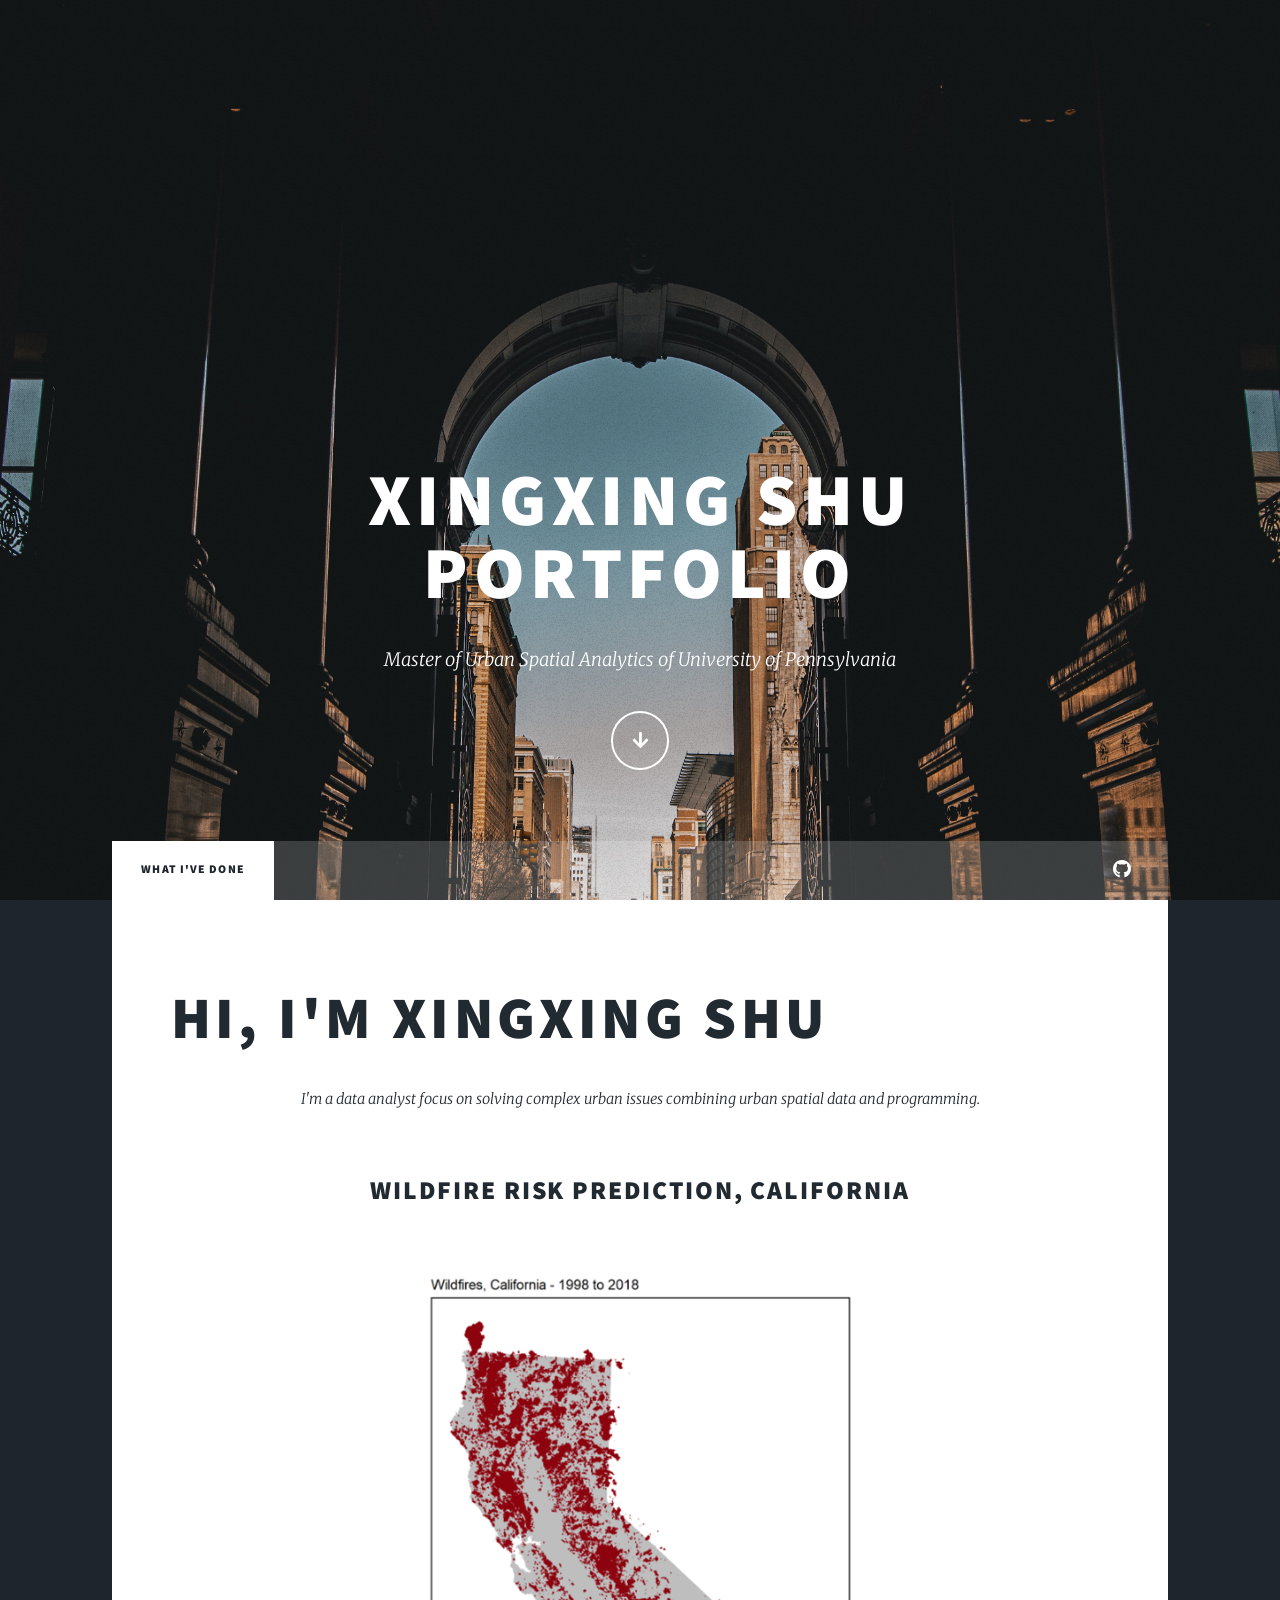
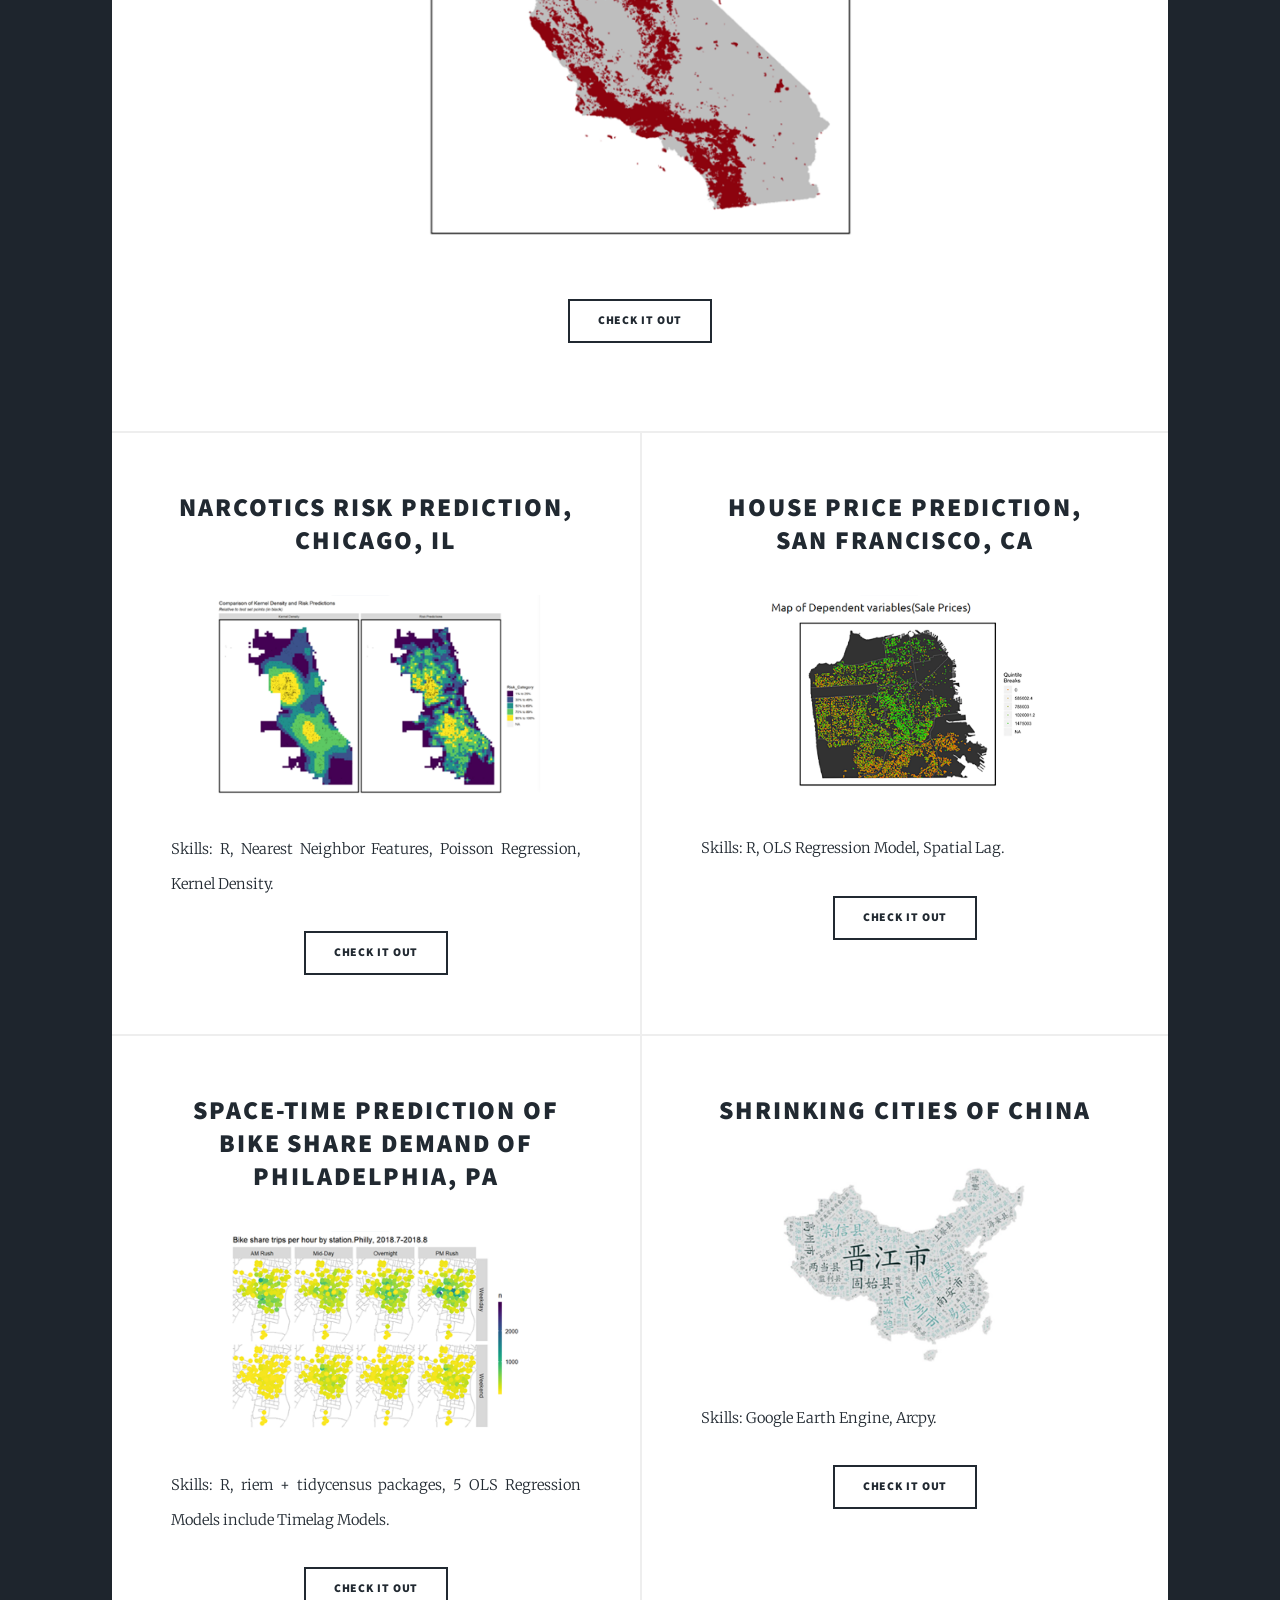
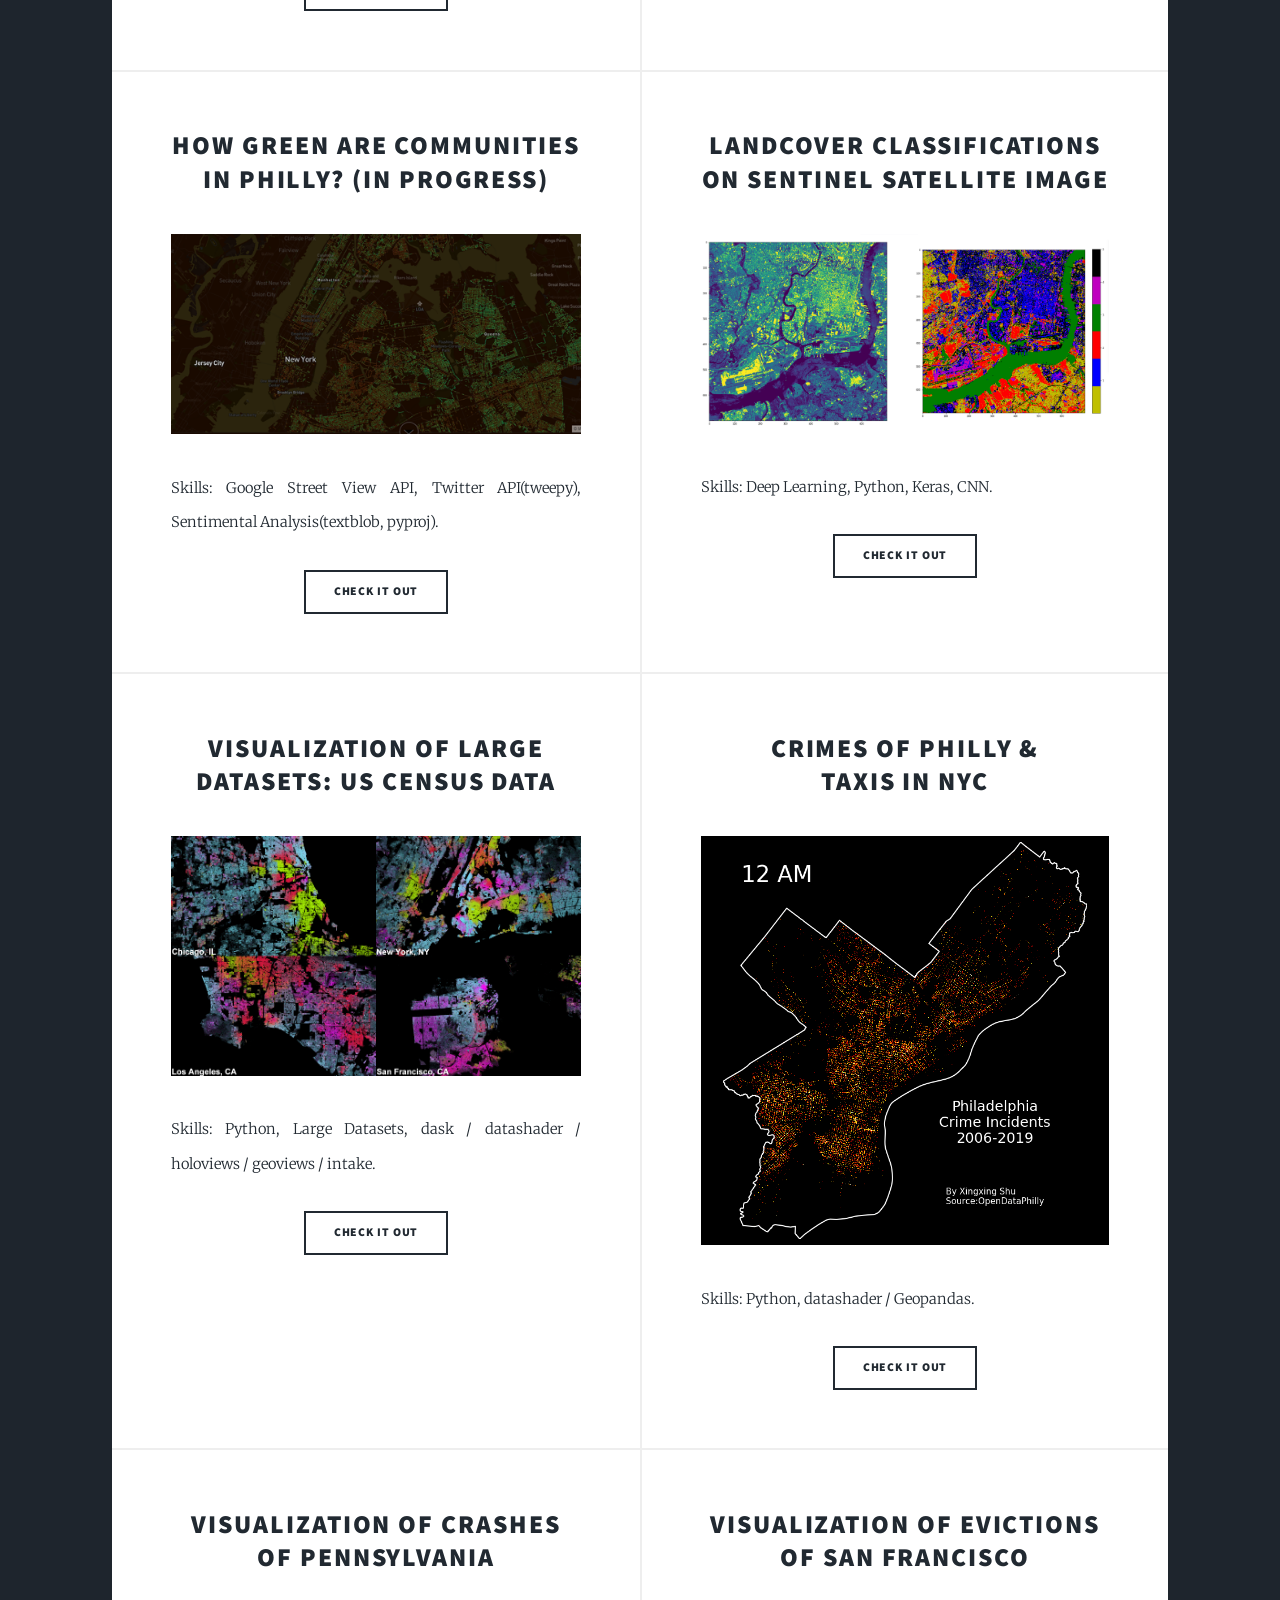
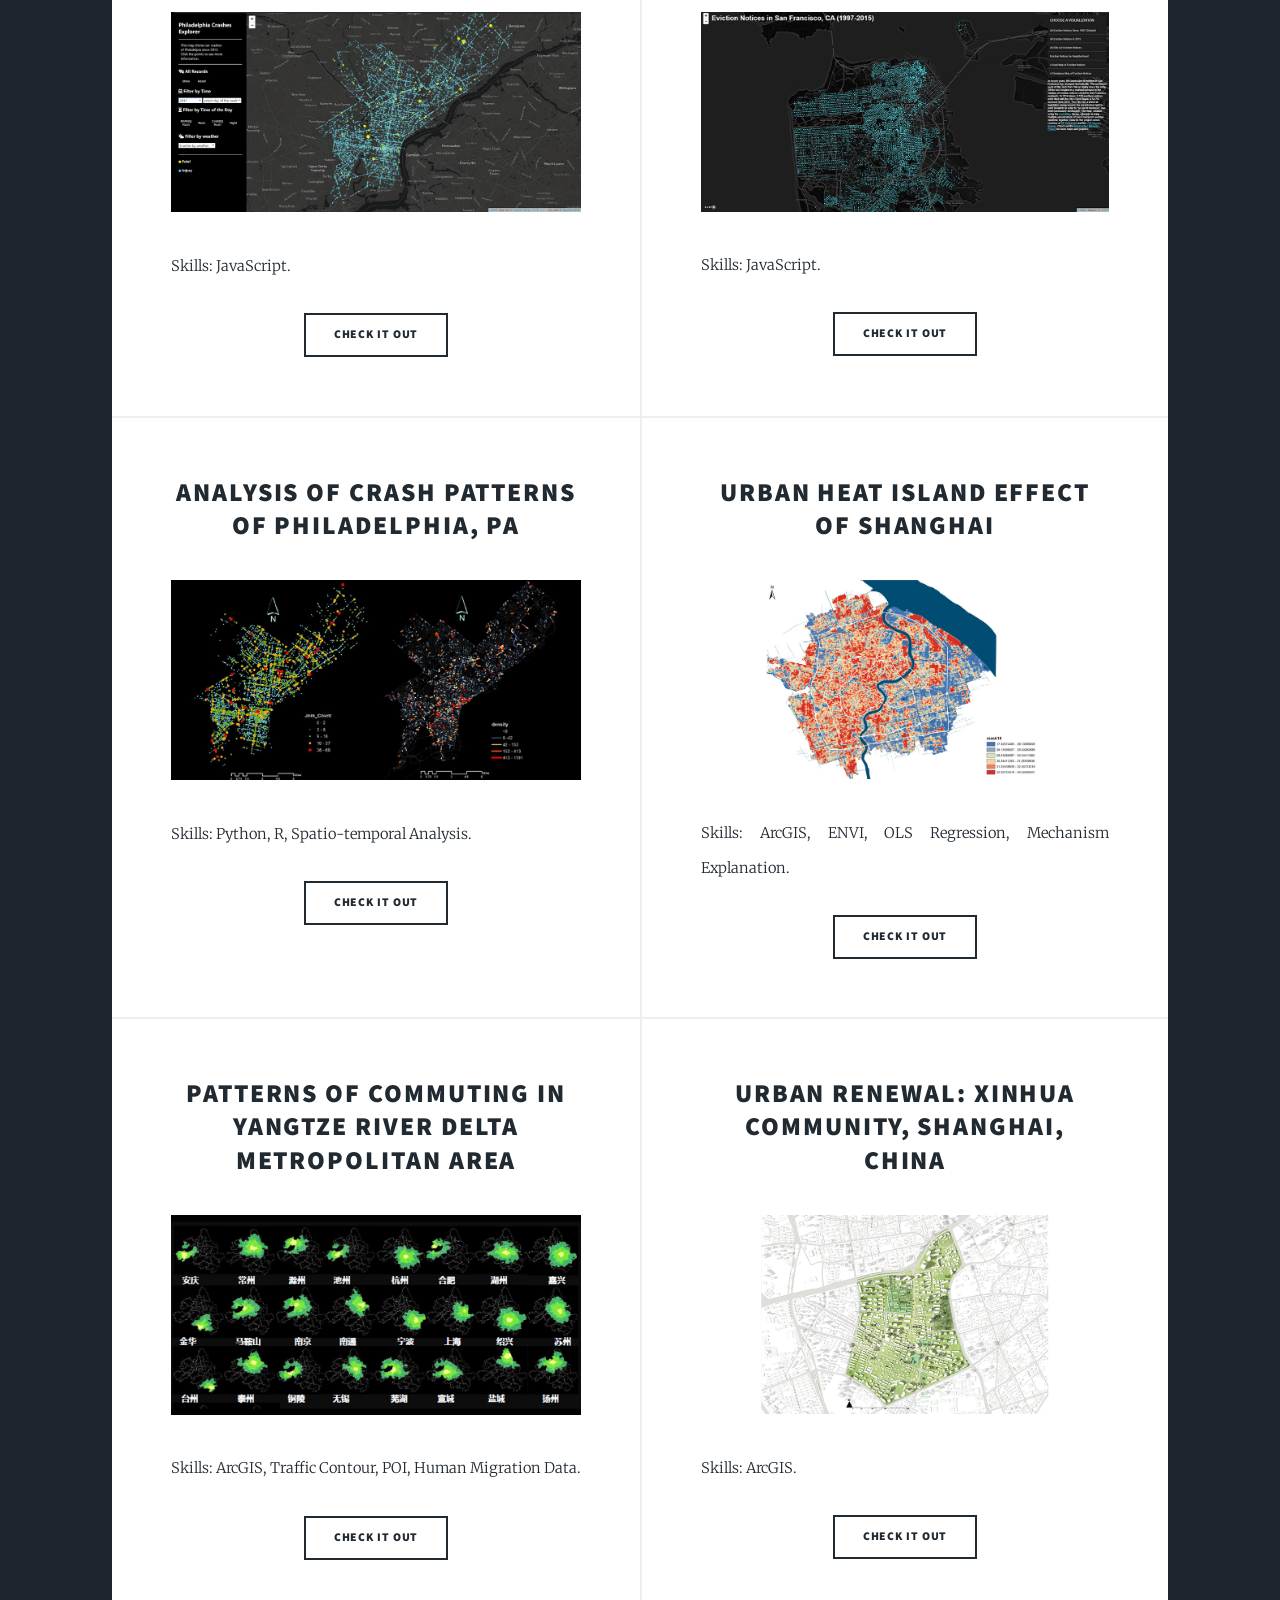
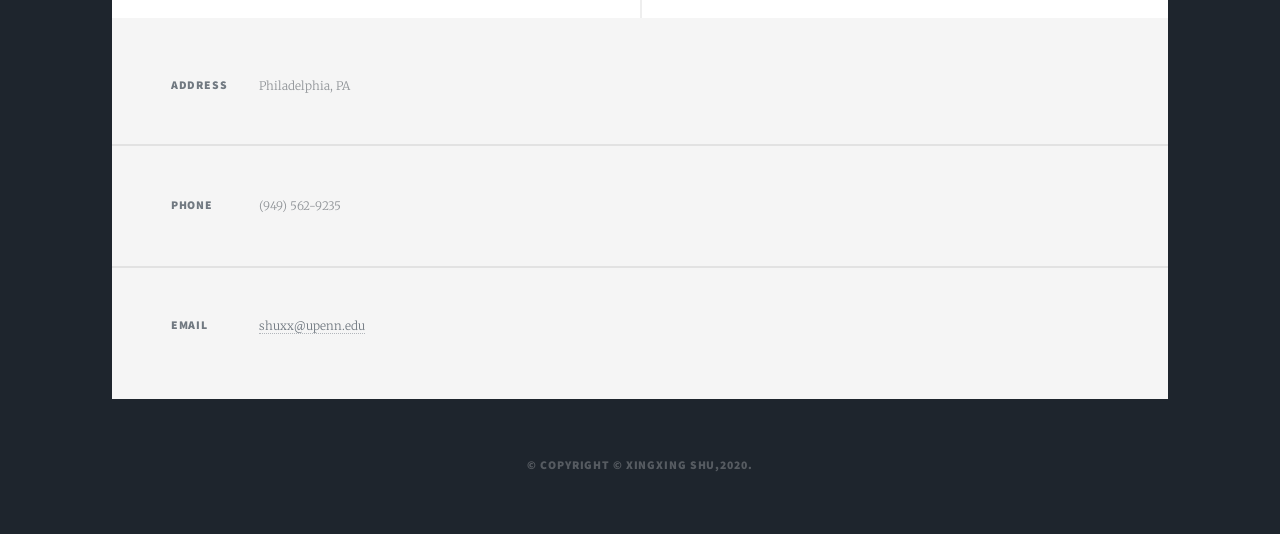
==== index.html @ 30e17621 "Add files via upload" ====
<!DOCTYPE HTML>
<html>
	<head>
		<title>Xingxing Shu Portfolio</title>
		<meta charset="utf-8" />
		<meta name="viewport" content="width=device-width, initial-scale=1, user-scalable=no" />
		<link rel="stylesheet" href="assets/css/main.css" />
		<noscript><link rel="stylesheet" href="assets/css/noscript.css" /></noscript>
	</head>
	<body class="is-preload">

		<!-- Wrapper -->
			<div id="wrapper" class="fade-in">

				<!-- Intro -->
					<div id="intro">
						<h1>Xingxing Shu<br>Portfolio</h1>
						<p>Master of Urban Spatial Analytics of University of Pennsylvania </p>
						<ul class="actions">
							<li><a href="#header" class="button icon solid solo fa-arrow-down scrolly">Continue</a></li>
						</ul>
					</div>

				<!-- Header -->
					<header id="header">
						<a href="index.html" class="logo">Xingxing Shu</a>
					</header>

				<!-- Nav -->
					<nav id="nav">
						<ul class="links">
							<li class="active"><a href="index.html">What I've Done</a></li>
						</ul>
						<ul class="icons">
							<li><a href="https://github.com/derrickshu/MyPortfolio" class="icon brands fa-github"><span class="label"><a href="https://github.com/derrickshu/MyPortfolio"></a></span></a></li>
						</ul>
					</nav>

				<!-- Main -->
					<div id="main">

						<!-- Featured Post -->
							<article class="post featured">
								<header class="major">
									<h2><p class="caption">Hi, I'm Xingxing Shu</p></h2>
									<p>I'm a data analyst focus on solving complex urban issues combining urban spatial data and programming.</p>
								</header>
								<header>
									<h2><a href="projects/Wildfire_CA.html" target="_blank">Wildfire Risk Prediction, California</h2>
								</header>
								<a href="#" class="image main"><img src="images/CA.png" alt="" /></a>
								<ul class="actions special">
									<li><a href="projects/Wildfire_CA.html" class="button" target="_blank">check it out</a></li>
								</ul>
							</article>

						<!-- Posts -->
							<section class="posts">
								<article>
									<header>
										<h2><a href="projects/Chicago_risk_prediction.html" target="_blank">Narcotics Risk Prediction, Chicago, IL</h2>
									</header>
									<a href="#" class="image fit"><img src="images/chicago.png" alt="" /></a>
									<p>Skills: R, Nearest Neighbor Features, Poisson Regression, Kernel Density.</p>
									<ul class="actions special">
										<li><a href="projects/Chicago_risk_prediction.html" class="button" target="_blank">check it out</a></li>
									</ul>
								</article>
								<article>
									<header>
										<h2><a href="projects/Houseprice_Prediction_SF.html" target="_blank">House Price Prediction, San Francisco, CA</h2>
									</header>
									<div class="portfolio-item-caption d-flex align-items-center justify-content-center h-100 w-100">
									<a href="#" class="image fit"><img src="images/SF.png" alt="" /></a>
									<p>Skills: R, OLS Regression Model, Spatial Lag.</p>
									<ul class="actions special">
										<li><a href="projects/Houseprice_Prediction_SF.html" class="button" target="_blank">check it out</a></li>
									</ul>
								</article>
								<article>
									<header>
										<h2><a href="projects/philly_bike.html" target="_blank">Space-Time Prediction of Bike Share Demand of Philadelphia, PA</h2>
									</header>
									<a href="#" class="image fit"><img src="images/bike.png" alt="" /></a>
									<p>Skills: R, riem + tidycensus packages, 5 OLS Regression Models include Timelag Models.</p>
									<ul class="actions special">
										<li><a href="projects/philly_bike.html" class="button" target="_blank">check it out</a></li>
									</ul>
								</article>
								<article>
									<header>
										<h2><a href="projects/ShuXingxing_Dana_FinalProject.pdf" target="_blank">Shrinking Cities of China</h2>
									</header>
									<a href="#" class="image fit"><img src="images/Shrinkage.png" alt="" /></a>
									<p>Skills: Google Earth Engine, Arcpy.</p>
									<ul class="actions special">
										<li><a href="projects/ShuXingxing_Dana_FinalProject.pdf" class="button" target="_blank">check it out</a></li>
									</ul>
								</article>
								<article>
									<header>
										<h2><a href="projects/GSV.pdf" target="_blank">How green are communities in Philly? (in progress)</h2>
									</header>
									<a href="#" class="image fit"><img src="images/gvi.png" alt="" /></a>
									<p>Skills: Google Street View API, Twitter API(tweepy), Sentimental Analysis(textblob, pyproj).</p>
									<ul class="actions special">
										<li><a href="projects/GSV.pdf" class="button" target="_blank">check it out</a></li>
									</ul>
								</article>
								<article>
									<header>
										<h2><a href="" target="_blank">Landcover Classifications on Sentinel Satellite Image</h2>
									</header>
									<a href="#" class="image fit"><img src="images/land.png" alt="" /></a>
									<p>Skills: Deep Learning, Python, Keras, CNN.</p>
									<ul class="actions special">
										<li><a href="" class="button" target="_blank">check it out</a></li>
									</ul>
								</article>
								<article>
									<header>
										<h2><a href="projects/USA.html" target="_blank">Visualization of Large Datasets: US Census Data</h2>
									</header>
									<a href="#" class="image fit"><img src="images/us_4.png" alt="" /></a>
									<p>Skills: Python, Large Datasets, dask / datashader / holoviews / geoviews / intake.</p>
									<ul class="actions special">
										<li><a href="projects/USA.html" class="button" target="_blank">check it out</a></li>
									</ul>
								</article>
								<article>
									<header>
										<h2><a href="projects/philly.html" target="_blank">Crimes of Philly &<br>Taxis in NYC</h2>
									</header>
									<a href="#" class="image fit"><img src="images/crimee.gif" alt="" /></a>
									<p>Skills: Python, datashader / Geopandas.</p>
									<ul class="actions special">
										<li><a href="projects/philly.html" class="button" target="_blank">check it out</a></li>
									</ul>
								</article>
								<article>
									<header>
										<h2><a href="projects/philly_crash/index.html" target="_blank">Visualization of Crashes of Pennsylvania</h2>
									</header>
									<a href="#" class="image fit"><img src="images/crash.png" alt="" /></a>
									<p>Skills: JavaScript.</p>
									<ul class="actions special">
										<li><a href="projects/philly_crash/index.html" class="button" target="_blank">check it out</a></li>
									</ul>
								</article>
								<article>
									<header>
										<h2><a href="projects/SF_evict.html" target="_blank">Visualization of Evictions of San Francisco</h2>
									</header>
									<a href="#" class="image fit"><img src="images/SF_evict.png" alt="" /></a>
									<p>Skills: JavaScript.</p>
									<ul class="actions special">
										<li><a href="projects/SF_evict.html" class="button" target="_blank">check it out</a></li>
									</ul>
								</article>
								<article>
									<header>
										<h2><a href="projects/Crash_report_PA.pdf" target="_blank">Analysis of Crash Patterns of Philadelphia, PA</h2>
									</header>
									<a href="#" class="image fit"><img src="images/crash_PA.png" alt="" /></a>
									<p>Skills: Python, R, Spatio-temporal Analysis.</p>
									<ul class="actions special">
										<li><a href="projects/Crash_report_PA.pdf" class="button" target="_blank">check it out</a></li>
									</ul>
								</article>
								<article>
									<header>
										<h2><a href="projects/UHI_Shanghai.pdf" target="_blank">Urban Heat Island Effect of Shanghai</h2>
									</header>
									<a href="#" class="image fit"><img src="images/sh.jpg" alt="" /></a>
									<p>Skills: ArcGIS, ENVI, OLS Regression, Mechanism Explanation.</p>
									<ul class="actions special">
										<li><a href="projects/UHI_Shanghai.pdf" class="button" target="_blank">check it out</a></li>
									</ul>
								</article>
								<article>
									<header>
										<h2><a href="projects/Cosmopolitan.pdf" target="_blank">Patterns of Commuting in Yangtze River Delta Metropolitan Area</h2>
									</header>
									<a href="#" class="image fit"><img src="images/cosmo.png" alt="" /></a>
									<p>Skills: ArcGIS, Traffic Contour, POI, Human Migration Data.</p>
									<ul class="actions special">
										<li><a href="projects/Cosmopolitan.pdf" class="button" target="_blank">check it out</a></li>
									</ul>
								</article>
								<article>
									<header>
										<h2><a href="projects/shanghai.pdf" target="_blank">Urban Renewal: Xinhua Community, Shanghai, China</h2>
									</header>
									<a href="#" class="image fit"><img src="images/plan.png" alt="" /></a>
									<p>Skills: ArcGIS.</p>
									<ul class="actions special">
										<li><a href="projects/shanghai.pdf" class="button" target="_blank">check it out</a></li>
									</ul>
								</article>

							</section>


						<!-- Footer -->


					</div>

				<!-- Footer -->
					<footer id="footer">
						<section class="split contact">
							<section class="alt">
								<h3>Address</h3>
								<p>Philadelphia, PA</p>
							</section>
							<section>
								<h3>Phone</h3>
								<p>(949) 562-9235</a></p>
							</section>
							<section>
								<h3>Email</h3>
								<p><a href="mailto: shuxx@upenn.edu">shuxx@upenn.edu</a></p>
							</section>
						</section>
					</footer>

				<!-- Copyright -->
					<div id="copyright">
						<ul><li>&copy; Copyright © Xingxing Shu,2020.</li></ul>
					</div>

			</div>

		<!-- Scripts -->
			<script src="assets/js/jquery.min.js"></script>
			<script src="assets/js/jquery.scrollex.min.js"></script>
			<script src="assets/js/jquery.scrolly.min.js"></script>
			<script src="assets/js/browser.min.js"></script>
			<script src="assets/js/breakpoints.min.js"></script>
			<script src="assets/js/util.js"></script>
			<script src="assets/js/main.js"></script>

	</body>
</html>
---- assets/css/main.css ----
@import url(fontawesome-all.min.css);
@import url("https://fonts.googleapis.com/css?family=Merriweather:300,700,300italic,700italic|Source+Sans+Pro:900");

/*
	Massively by HTML5 UP
	html5up.net | @ajlkn
	Free for personal and commercial use under the CCA 3.0 license (html5up.net/license)
*/

html, body, div, span, applet, object,
iframe, h1, h2, h3, h4, h5, h6, p, blockquote,
pre, a, abbr, acronym, address, big, cite,
code, del, dfn, em, img, ins, kbd, q, s, samp,
small, strike, strong, sub, sup, tt, var, b,
u, i, center, dl, dt, dd, ol, ul, li, fieldset,
form, label, legend, table, caption, tbody,
tfoot, thead, tr, th, td, article, aside,
canvas, details, embed, figure, figcaption,
footer, header, hgroup, menu, nav, output, ruby,
section, summary, time, mark, audio, video {
	margin: 0;
	padding: 0;
	border: 0;
	font-size: 100%;
	font: inherit;
	vertical-align: baseline;}

article, aside, details, figcaption, figure,
footer, header, hgroup, menu, nav, section {
	display: block;}

body {
	line-height: 1;
}

ol, ul {
	list-style: none;
}

blockquote, q {
	quotes: none;
}

	blockquote:before, blockquote:after, q:before, q:after {
		content: '';
		content: none;
	}

table {
	border-collapse: collapse;
	border-spacing: 0;
}

body {
	-webkit-text-size-adjust: none;
}

mark {
	background-color: transparent;
	color: inherit;
}

input::-moz-focus-inner {
	border: 0;
	padding: 0;
}

input, select, textarea {
	-moz-appearance: none;
	-webkit-appearance: none;
	-ms-appearance: none;
	appearance: none;
}

/* Basic */

	@-ms-viewport {
		width: device-width;
	}

	body {
		-ms-overflow-style: scrollbar;
	}

	@media screen and (max-width: 480px) {

		html, body {
			min-width: 320px;
		}

	}

	html {
		box-sizing: border-box;
	}

	*, *:before, *:after {
		box-sizing: inherit;
	}

	body {
		background-color: #1e252d;
	}

		body.is-preload *, body.is-preload *:before, body.is-preload *:after {
			-moz-animation: none !important;
			-webkit-animation: none !important;
			-ms-animation: none !important;
			animation: none !important;
			-moz-transition: none !important;
			-webkit-transition: none !important;
			-ms-transition: none !important;
			transition: none !important;
		}

/* Type */

	html {
		font-size: 16pt;
	}

		@media screen and (max-width: 1680px) {

			html {
				font-size: 12pt;
			}

		}

		@media screen and (max-width: 1280px) {

			html {
				font-size: 11pt;
			}

		}

		@media screen and (max-width: 360px) {

			html {
				font-size: 10pt;
			}

		}

	body {
		color: #212931;
	}

	body, input, select, textarea {
		font-family: "Merriweather", Georgia, serif;
		font-weight: 300;
		font-size: 1rem;
		line-height: 2.375;
	}

	a {
		-moz-transition: color 0.2s ease-in-out, background-color 0.2s ease-in-out, border-color 0.2s ease-in-out, box-shadow 0.2s ease-in-out;
		-webkit-transition: color 0.2s ease-in-out, background-color 0.2s ease-in-out, border-color 0.2s ease-in-out, box-shadow 0.2s ease-in-out;
		-ms-transition: color 0.2s ease-in-out, background-color 0.2s ease-in-out, border-color 0.2s ease-in-out, box-shadow 0.2s ease-in-out;
		transition: color 0.2s ease-in-out, background-color 0.2s ease-in-out, border-color 0.2s ease-in-out, box-shadow 0.2s ease-in-out;
		border-bottom: dotted 1px;
		text-decoration: none;
	}

		a:hover {
			border-bottom-color: transparent;
		}

	strong, b {
		font-weight: 600;
	}

	em, i {
		font-style: italic;
	}

	p {
		text-align: justify;
		margin: 0 0 2rem 0;
	}

	h1, h2, h3, h4, h5, h6 {
		font-family: "Source Sans Pro", Helvetica, sans-serif;
		font-weight: 900;
		line-height: 1.5;
		letter-spacing: 0.075em;
		text-transform: uppercase;
		margin: 0 0 1rem 0;
	}

		h1 a, h2 a, h3 a, h4 a, h5 a, h6 a {
			border-bottom: 0;
			color: inherit;
			text-decoration: none;
		}

	h1 {
		font-size: 4rem;
		line-height: 1.1;
		margin: 0 0 2rem 0;
	}

	h2 {
		font-size: 1.75rem;
		line-height: 1.3;
		margin: 0 0 1.5rem 0;
	}

	h3 {
		font-size: 1.25rem;
		margin: 0 0 1.5rem 0;
	}

	h4 {
		font-size: 1rem;
	}

	h5 {
		font-size: 0.9rem;
	}

	h6 {
		font-size: 0.8rem;
	}

	sub {
		font-size: 0.8rem;
		position: relative;
		top: 0.5rem;
	}

	sup {
		font-size: 0.8rem;
		position: relative;
		top: -0.5rem;
	}

	blockquote {
		border-left: solid 4px;
		font-style: italic;
		margin: 0 0 2rem 0;
		padding: 0.5rem 0 0.5rem 2rem;
	}

	code {
		border: solid 2px;
		font-family: "Courier New", monospace;
		font-size: 0.9rem;
		margin: 0 0.25rem;
		padding: 0.25rem 0.65rem;
	}

	pre {
		-webkit-overflow-scrolling: touch;
		font-family: "Courier New", monospace;
		font-size: 0.9rem;
		margin: 0 0 2rem 0;
	}

		pre code {
			display: block;
			line-height: 1.75;
			padding: 1rem 1.5rem;
			overflow-x: auto;
		}

	hr {
		border: 0;
		border-bottom: solid 2px;
		margin: 3rem 0;
	}

		hr.major {
			margin: 5rem 0;
		}

	.align-left {
		text-align: left;
	}

	.align-center {
		text-align: center;
	}

	.align-right {
		text-align: right;
	}

	input, select, textarea {
		color: #212931;
	}

	a {
		color: #212931;
		border-bottom-color: rgba(33, 41, 49, 0.5);
	}

		a:hover {
			border-bottom-color: transparent;
			color: #18bfef !important;
		}

	strong, b {
		color: #212931;
	}

	h1, h2, h3, h4, h5, h6 {
		color: #212931;
	}

	blockquote {
		border-left-color: #eeeeee;
	}

	code {
		background: rgba(220, 220, 220, 0.25);
		border-color: #eeeeee;
	}

	hr {
		border-bottom-color: #eeeeee;
	}

/* Row */

	.row {
		display: flex;
		flex-wrap: wrap;
		box-sizing: border-box;
		align-items: stretch;
	}

		.row > * {
			box-sizing: border-box;
		}

		.row.gtr-uniform > * > :last-child {
			margin-bottom: 0;
		}

		.row.aln-left {
			justify-content: flex-start;
		}

		.row.aln-center {
			justify-content: center;
		}

		.row.aln-right {
			justify-content: flex-end;
		}

		.row.aln-top {
			align-items: flex-start;
		}

		.row.aln-middle {
			align-items: center;
		}

		.row.aln-bottom {
			align-items: flex-end;
		}

		.row > .imp {
			order: -1;
		}

		.row > .col-1 {
			width: 8.33333%;
		}

		.row > .off-1 {
			margin-left: 8.33333%;
		}

		.row > .col-2 {
			width: 16.66667%;
		}

		.row > .off-2 {
			margin-left: 16.66667%;
		}

		.row > .col-3 {
			width: 25%;
		}

		.row > .off-3 {
			margin-left: 25%;
		}

		.row > .col-4 {
			width: 33.33333%;
		}

		.row > .off-4 {
			margin-left: 33.33333%;
		}

		.row > .col-5 {
			width: 41.66667%;
		}

		.row > .off-5 {
			margin-left: 41.66667%;
		}

		.row > .col-6 {
			width: 50%;
		}

		.row > .off-6 {
			margin-left: 50%;
		}

		.row > .col-7 {
			width: 58.33333%;
		}

		.row > .off-7 {
			margin-left: 58.33333%;
		}

		.row > .col-8 {
			width: 66.66667%;
		}

		.row > .off-8 {
			margin-left: 66.66667%;
		}

		.row > .col-9 {
			width: 75%;
		}

		.row > .off-9 {
			margin-left: 75%;
		}

		.row > .col-10 {
			width: 83.33333%;
		}

		.row > .off-10 {
			margin-left: 83.33333%;
		}

		.row > .col-11 {
			width: 91.66667%;
		}

		.row > .off-11 {
			margin-left: 91.66667%;
		}

		.row > .col-12 {
			width: 100%;
		}

		.row > .off-12 {
			margin-left: 100%;
		}

		.row.gtr-0 {
			margin-top: 0;
			margin-left: 0rem;
		}

			.row.gtr-0 > * {
				padding: 0 0 0 0rem;
			}

			.row.gtr-0.gtr-uniform {
				margin-top: 0rem;
			}

				.row.gtr-0.gtr-uniform > * {
					padding-top: 0rem;
				}

		.row.gtr-25 {
			margin-top: 0;
			margin-left: -0.375rem;
		}

			.row.gtr-25 > * {
				padding: 0 0 0 0.375rem;
			}

			.row.gtr-25.gtr-uniform {
				margin-top: -0.375rem;
			}

				.row.gtr-25.gtr-uniform > * {
					padding-top: 0.375rem;
				}

		.row.gtr-50 {
			margin-top: 0;
			margin-left: -0.75rem;
		}

			.row.gtr-50 > * {
				padding: 0 0 0 0.75rem;
			}

			.row.gtr-50.gtr-uniform {
				margin-top: -0.75rem;
			}

				.row.gtr-50.gtr-uniform > * {
					padding-top: 0.75rem;
				}

		.row {
			margin-top: 0;
			margin-left: -1.5rem;
		}

			.row > * {
				padding: 0 0 0 1.5rem;
			}

			.row.gtr-uniform {
				margin-top: -1.5rem;
			}

				.row.gtr-uniform > * {
					padding-top: 1.5rem;
				}

		.row.gtr-150 {
			margin-top: 0;
			margin-left: -2.25rem;
		}

			.row.gtr-150 > * {
				padding: 0 0 0 2.25rem;
			}

			.row.gtr-150.gtr-uniform {
				margin-top: -2.25rem;
			}

				.row.gtr-150.gtr-uniform > * {
					padding-top: 2.25rem;
				}

		.row.gtr-200 {
			margin-top: 0;
			margin-left: -3rem;
		}

			.row.gtr-200 > * {
				padding: 0 0 0 3rem;
			}

			.row.gtr-200.gtr-uniform {
				margin-top: -3rem;
			}

				.row.gtr-200.gtr-uniform > * {
					padding-top: 3rem;
				}

		@media screen and (max-width: 1680px) {

			.row {
				display: flex;
				flex-wrap: wrap;
				box-sizing: border-box;
				align-items: stretch;
			}

				.row > * {
					box-sizing: border-box;
				}

				.row.gtr-uniform > * > :last-child {
					margin-bottom: 0;
				}

				.row.aln-left {
					justify-content: flex-start;
				}

				.row.aln-center {
					justify-content: center;
				}

				.row.aln-right {
					justify-content: flex-end;
				}

				.row.aln-top {
					align-items: flex-start;
				}

				.row.aln-middle {
					align-items: center;
				}

				.row.aln-bottom {
					align-items: flex-end;
				}

				.row > .imp-xlarge {
					order: -1;
				}

				.row > .col-1-xlarge {
					width: 8.33333%;
				}

				.row > .off-1-xlarge {
					margin-left: 8.33333%;
				}

				.row > .col-2-xlarge {
					width: 16.66667%;
				}

				.row > .off-2-xlarge {
					margin-left: 16.66667%;
				}

				.row > .col-3-xlarge {
					width: 25%;
				}

				.row > .off-3-xlarge {
					margin-left: 25%;
				}

				.row > .col-4-xlarge {
					width: 33.33333%;
				}

				.row > .off-4-xlarge {
					margin-left: 33.33333%;
				}

				.row > .col-5-xlarge {
					width: 41.66667%;
				}

				.row > .off-5-xlarge {
					margin-left: 41.66667%;
				}

				.row > .col-6-xlarge {
					width: 50%;
				}

				.row > .off-6-xlarge {
					margin-left: 50%;
				}

				.row > .col-7-xlarge {
					width: 58.33333%;
				}

				.row > .off-7-xlarge {
					margin-left: 58.33333%;
				}

				.row > .col-8-xlarge {
					width: 66.66667%;
				}

				.row > .off-8-xlarge {
					margin-left: 66.66667%;
				}

				.row > .col-9-xlarge {
					width: 75%;
				}

				.row > .off-9-xlarge {
					margin-left: 75%;
				}

				.row > .col-10-xlarge {
					width: 83.33333%;
				}

				.row > .off-10-xlarge {
					margin-left: 83.33333%;
				}

				.row > .col-11-xlarge {
					width: 91.66667%;
				}

				.row > .off-11-xlarge {
					margin-left: 91.66667%;
				}

				.row > .col-12-xlarge {
					width: 100%;
				}

				.row > .off-12-xlarge {
					margin-left: 100%;
				}

				.row.gtr-0 {
					margin-top: 0;
					margin-left: 0rem;
				}

					.row.gtr-0 > * {
						padding: 0 0 0 0rem;
					}

					.row.gtr-0.gtr-uniform {
						margin-top: 0rem;
					}

						.row.gtr-0.gtr-uniform > * {
							padding-top: 0rem;
						}

				.row.gtr-25 {
					margin-top: 0;
					margin-left: -0.375rem;
				}

					.row.gtr-25 > * {
						padding: 0 0 0 0.375rem;
					}

					.row.gtr-25.gtr-uniform {
						margin-top: -0.375rem;
					}

						.row.gtr-25.gtr-uniform > * {
							padding-top: 0.375rem;
						}

				.row.gtr-50 {
					margin-top: 0;
					margin-left: -0.75rem;
				}

					.row.gtr-50 > * {
						padding: 0 0 0 0.75rem;
					}

					.row.gtr-50.gtr-uniform {
						margin-top: -0.75rem;
					}

						.row.gtr-50.gtr-uniform > * {
							padding-top: 0.75rem;
						}

				.row {
					margin-top: 0;
					margin-left: -1.5rem;
				}

					.row > * {
						padding: 0 0 0 1.5rem;
					}

					.row.gtr-uniform {
						margin-top: -1.5rem;
					}

						.row.gtr-uniform > * {
							padding-top: 1.5rem;
						}

				.row.gtr-150 {
					margin-top: 0;
					margin-left: -2.25rem;
				}

					.row.gtr-150 > * {
						padding: 0 0 0 2.25rem;
					}

					.row.gtr-150.gtr-uniform {
						margin-top: -2.25rem;
					}

						.row.gtr-150.gtr-uniform > * {
							padding-top: 2.25rem;
						}

				.row.gtr-200 {
					margin-top: 0;
					margin-left: -3rem;
				}

					.row.gtr-200 > * {
						padding: 0 0 0 3rem;
					}

					.row.gtr-200.gtr-uniform {
						margin-top: -3rem;
					}

						.row.gtr-200.gtr-uniform > * {
							padding-top: 3rem;
						}

		}

		@media screen and (max-width: 1280px) {

			.row {
				display: flex;
				flex-wrap: wrap;
				box-sizing: border-box;
				align-items: stretch;
			}

				.row > * {
					box-sizing: border-box;
				}

				.row.gtr-uniform > * > :last-child {
					margin-bottom: 0;
				}

				.row.aln-left {
					justify-content: flex-start;
				}

				.row.aln-center {
					justify-content: center;
				}

				.row.aln-right {
					justify-content: flex-end;
				}

				.row.aln-top {
					align-items: flex-start;
				}

				.row.aln-middle {
					align-items: center;
				}

				.row.aln-bottom {
					align-items: flex-end;
				}

				.row > .imp-large {
					order: -1;
				}

				.row > .col-1-large {
					width: 8.33333%;
				}

				.row > .off-1-large {
					margin-left: 8.33333%;
				}

				.row > .col-2-large {
					width: 16.66667%;
				}

				.row > .off-2-large {
					margin-left: 16.66667%;
				}

				.row > .col-3-large {
					width: 25%;
				}

				.row > .off-3-large {
					margin-left: 25%;
				}

				.row > .col-4-large {
					width: 33.33333%;
				}

				.row > .off-4-large {
					margin-left: 33.33333%;
				}

				.row > .col-5-large {
					width: 41.66667%;
				}

				.row > .off-5-large {
					margin-left: 41.66667%;
				}

				.row > .col-6-large {
					width: 50%;
				}

				.row > .off-6-large {
					margin-left: 50%;
				}

				.row > .col-7-large {
					width: 58.33333%;
				}

				.row > .off-7-large {
					margin-left: 58.33333%;
				}

				.row > .col-8-large {
					width: 66.66667%;
				}

				.row > .off-8-large {
					margin-left: 66.66667%;
				}

				.row > .col-9-large {
					width: 75%;
				}

				.row > .off-9-large {
					margin-left: 75%;
				}

				.row > .col-10-large {
					width: 83.33333%;
				}

				.row > .off-10-large {
					margin-left: 83.33333%;
				}

				.row > .col-11-large {
					width: 91.66667%;
				}

				.row > .off-11-large {
					margin-left: 91.66667%;
				}

				.row > .col-12-large {
					width: 100%;
				}

				.row > .off-12-large {
					margin-left: 100%;
				}

				.row.gtr-0 {
					margin-top: 0;
					margin-left: 0rem;
				}

					.row.gtr-0 > * {
						padding: 0 0 0 0rem;
					}

					.row.gtr-0.gtr-uniform {
						margin-top: 0rem;
					}

						.row.gtr-0.gtr-uniform > * {
							padding-top: 0rem;
						}

				.row.gtr-25 {
					margin-top: 0;
					margin-left: -0.375rem;
				}

					.row.gtr-25 > * {
						padding: 0 0 0 0.375rem;
					}

					.row.gtr-25.gtr-uniform {
						margin-top: -0.375rem;
					}

						.row.gtr-25.gtr-uniform > * {
							padding-top: 0.375rem;
						}

				.row.gtr-50 {
					margin-top: 0;
					margin-left: -0.75rem;
				}

					.row.gtr-50 > * {
						padding: 0 0 0 0.75rem;
					}

					.row.gtr-50.gtr-uniform {
						margin-top: -0.75rem;
					}

						.row.gtr-50.gtr-uniform > * {
							padding-top: 0.75rem;
						}

				.row {
					margin-top: 0;
					margin-left: -1.5rem;
				}

					.row > * {
						padding: 0 0 0 1.5rem;
					}

					.row.gtr-uniform {
						margin-top: -1.5rem;
					}

						.row.gtr-uniform > * {
							padding-top: 1.5rem;
						}

				.row.gtr-150 {
					margin-top: 0;
					margin-left: -2.25rem;
				}

					.row.gtr-150 > * {
						padding: 0 0 0 2.25rem;
					}

					.row.gtr-150.gtr-uniform {
						margin-top: -2.25rem;
					}

						.row.gtr-150.gtr-uniform > * {
							padding-top: 2.25rem;
						}

				.row.gtr-200 {
					margin-top: 0;
					margin-left: -3rem;
				}

					.row.gtr-200 > * {
						padding: 0 0 0 3rem;
					}

					.row.gtr-200.gtr-uniform {
						margin-top: -3rem;
					}

						.row.gtr-200.gtr-uniform > * {
							padding-top: 3rem;
						}

		}

		@media screen and (max-width: 980px) {

			.row {
				display: flex;
				flex-wrap: wrap;
				box-sizing: border-box;
				align-items: stretch;
			}

				.row > * {
					box-sizing: border-box;
				}

				.row.gtr-uniform > * > :last-child {
					margin-bottom: 0;
				}

				.row.aln-left {
					justify-content: flex-start;
				}

				.row.aln-center {
					justify-content: center;
				}

				.row.aln-right {
					justify-content: flex-end;
				}

				.row.aln-top {
					align-items: flex-start;
				}

				.row.aln-middle {
					align-items: center;
				}

				.row.aln-bottom {
					align-items: flex-end;
				}

				.row > .imp-medium {
					order: -1;
				}

				.row > .col-1-medium {
					width: 8.33333%;
				}

				.row > .off-1-medium {
					margin-left: 8.33333%;
				}

				.row > .col-2-medium {
					width: 16.66667%;
				}

				.row > .off-2-medium {
					margin-left: 16.66667%;
				}

				.row > .col-3-medium {
					width: 25%;
				}

				.row > .off-3-medium {
					margin-left: 25%;
				}

				.row > .col-4-medium {
					width: 33.33333%;
				}

				.row > .off-4-medium {
					margin-left: 33.33333%;
				}

				.row > .col-5-medium {
					width: 41.66667%;
				}

				.row > .off-5-medium {
					margin-left: 41.66667%;
				}

				.row > .col-6-medium {
					width: 50%;
				}

				.row > .off-6-medium {
					margin-left: 50%;
				}

				.row > .col-7-medium {
					width: 58.33333%;
				}

				.row > .off-7-medium {
					margin-left: 58.33333%;
				}

				.row > .col-8-medium {
					width: 66.66667%;
				}

				.row > .off-8-medium {
					margin-left: 66.66667%;
				}

				.row > .col-9-medium {
					width: 75%;
				}

				.row > .off-9-medium {
					margin-left: 75%;
				}

				.row > .col-10-medium {
					width: 83.33333%;
				}

				.row > .off-10-medium {
					margin-left: 83.33333%;
				}

				.row > .col-11-medium {
					width: 91.66667%;
				}

				.row > .off-11-medium {
					margin-left: 91.66667%;
				}

				.row > .col-12-medium {
					width: 100%;
				}

				.row > .off-12-medium {
					margin-left: 100%;
				}

				.row.gtr-0 {
					margin-top: 0;
					margin-left: 0rem;
				}

					.row.gtr-0 > * {
						padding: 0 0 0 0rem;
					}

					.row.gtr-0.gtr-uniform {
						margin-top: 0rem;
					}

						.row.gtr-0.gtr-uniform > * {
							padding-top: 0rem;
						}

				.row.gtr-25 {
					margin-top: 0;
					margin-left: -0.375rem;
				}

					.row.gtr-25 > * {
						padding: 0 0 0 0.375rem;
					}

					.row.gtr-25.gtr-uniform {
						margin-top: -0.375rem;
					}

						.row.gtr-25.gtr-uniform > * {
							padding-top: 0.375rem;
						}

				.row.gtr-50 {
					margin-top: 0;
					margin-left: -0.75rem;
				}

					.row.gtr-50 > * {
						padding: 0 0 0 0.75rem;
					}

					.row.gtr-50.gtr-uniform {
						margin-top: -0.75rem;
					}

						.row.gtr-50.gtr-uniform > * {
							padding-top: 0.75rem;
						}

				.row {
					margin-top: 0;
					margin-left: -1.5rem;
				}

					.row > * {
						padding: 0 0 0 1.5rem;
					}

					.row.gtr-uniform {
						margin-top: -1.5rem;
					}

						.row.gtr-uniform > * {
							padding-top: 1.5rem;
						}

				.row.gtr-150 {
					margin-top: 0;
					margin-left: -2.25rem;
				}

					.row.gtr-150 > * {
						padding: 0 0 0 2.25rem;
					}

					.row.gtr-150.gtr-uniform {
						margin-top: -2.25rem;
					}

						.row.gtr-150.gtr-uniform > * {
							padding-top: 2.25rem;
						}

				.row.gtr-200 {
					margin-top: 0;
					margin-left: -3rem;
				}

					.row.gtr-200 > * {
						padding: 0 0 0 3rem;
					}

					.row.gtr-200.gtr-uniform {
						margin-top: -3rem;
					}

						.row.gtr-200.gtr-uniform > * {
							padding-top: 3rem;
						}

		}

		@media screen and (max-width: 736px) {

			.row {
				display: flex;
				flex-wrap: wrap;
				box-sizing: border-box;
				align-items: stretch;
			}

				.row > * {
					box-sizing: border-box;
				}

				.row.gtr-uniform > * > :last-child {
					margin-bottom: 0;
				}

				.row.aln-left {
					justify-content: flex-start;
				}

				.row.aln-center {
					justify-content: center;
				}

				.row.aln-right {
					justify-content: flex-end;
				}

				.row.aln-top {
					align-items: flex-start;
				}

				.row.aln-middle {
					align-items: center;
				}

				.row.aln-bottom {
					align-items: flex-end;
				}

				.row > .imp-small {
					order: -1;
				}

				.row > .col-1-small {
					width: 8.33333%;
				}

				.row > .off-1-small {
					margin-left: 8.33333%;
				}

				.row > .col-2-small {
					width: 16.66667%;
				}

				.row > .off-2-small {
					margin-left: 16.66667%;
				}

				.row > .col-3-small {
					width: 25%;
				}

				.row > .off-3-small {
					margin-left: 25%;
				}

				.row > .col-4-small {
					width: 33.33333%;
				}

				.row > .off-4-small {
					margin-left: 33.33333%;
				}

				.row > .col-5-small {
					width: 41.66667%;
				}

				.row > .off-5-small {
					margin-left: 41.66667%;
				}

				.row > .col-6-small {
					width: 50%;
				}

				.row > .off-6-small {
					margin-left: 50%;
				}

				.row > .col-7-small {
					width: 58.33333%;
				}

				.row > .off-7-small {
					margin-left: 58.33333%;
				}

				.row > .col-8-small {
					width: 66.66667%;
				}

				.row > .off-8-small {
					margin-left: 66.66667%;
				}

				.row > .col-9-small {
					width: 75%;
				}

				.row > .off-9-small {
					margin-left: 75%;
				}

				.row > .col-10-small {
					width: 83.33333%;
				}

				.row > .off-10-small {
					margin-left: 83.33333%;
				}

				.row > .col-11-small {
					width: 91.66667%;
				}

				.row > .off-11-small {
					margin-left: 91.66667%;
				}

				.row > .col-12-small {
					width: 100%;
				}

				.row > .off-12-small {
					margin-left: 100%;
				}

				.row.gtr-0 {
					margin-top: 0;
					margin-left: 0rem;
				}

					.row.gtr-0 > * {
						padding: 0 0 0 0rem;
					}

					.row.gtr-0.gtr-uniform {
						margin-top: 0rem;
					}

						.row.gtr-0.gtr-uniform > * {
							padding-top: 0rem;
						}

				.row.gtr-25 {
					margin-top: 0;
					margin-left: -0.375rem;
				}

					.row.gtr-25 > * {
						padding: 0 0 0 0.375rem;
					}

					.row.gtr-25.gtr-uniform {
						margin-top: -0.375rem;
					}

						.row.gtr-25.gtr-uniform > * {
							padding-top: 0.375rem;
						}

				.row.gtr-50 {
					margin-top: 0;
					margin-left: -0.75rem;
				}

					.row.gtr-50 > * {
						padding: 0 0 0 0.75rem;
					}

					.row.gtr-50.gtr-uniform {
						margin-top: -0.75rem;
					}

						.row.gtr-50.gtr-uniform > * {
							padding-top: 0.75rem;
						}

				.row {
					margin-top: 0;
					margin-left: -1.5rem;
				}

					.row > * {
						padding: 0 0 0 1.5rem;
					}

					.row.gtr-uniform {
						margin-top: -1.5rem;
					}

						.row.gtr-uniform > * {
							padding-top: 1.5rem;
						}

				.row.gtr-150 {
					margin-top: 0;
					margin-left: -2.25rem;
				}

					.row.gtr-150 > * {
						padding: 0 0 0 2.25rem;
					}

					.row.gtr-150.gtr-uniform {
						margin-top: -2.25rem;
					}

						.row.gtr-150.gtr-uniform > * {
							padding-top: 2.25rem;
						}

				.row.gtr-200 {
					margin-top: 0;
					margin-left: -3rem;
				}

					.row.gtr-200 > * {
						padding: 0 0 0 3rem;
					}

					.row.gtr-200.gtr-uniform {
						margin-top: -3rem;
					}

						.row.gtr-200.gtr-uniform > * {
							padding-top: 3rem;
						}

		}

		@media screen and (max-width: 480px) {

			.row {
				display: flex;
				flex-wrap: wrap;
				box-sizing: border-box;
				align-items: stretch;
			}

				.row > * {
					box-sizing: border-box;
				}

				.row.gtr-uniform > * > :last-child {
					margin-bottom: 0;
				}

				.row.aln-left {
					justify-content: flex-start;
				}

				.row.aln-center {
					justify-content: center;
				}

				.row.aln-right {
					justify-content: flex-end;
				}

				.row.aln-top {
					align-items: flex-start;
				}

				.row.aln-middle {
					align-items: center;
				}

				.row.aln-bottom {
					align-items: flex-end;
				}

				.row > .imp-xsmall {
					order: -1;
				}

				.row > .col-1-xsmall {
					width: 8.33333%;
				}

				.row > .off-1-xsmall {
					margin-left: 8.33333%;
				}

				.row > .col-2-xsmall {
					width: 16.66667%;
				}

				.row > .off-2-xsmall {
					margin-left: 16.66667%;
				}

				.row > .col-3-xsmall {
					width: 25%;
				}

				.row > .off-3-xsmall {
					margin-left: 25%;
				}

				.row > .col-4-xsmall {
					width: 33.33333%;
				}

				.row > .off-4-xsmall {
					margin-left: 33.33333%;
				}

				.row > .col-5-xsmall {
					width: 41.66667%;
				}

				.row > .off-5-xsmall {
					margin-left: 41.66667%;
				}

				.row > .col-6-xsmall {
					width: 50%;
				}

				.row > .off-6-xsmall {
					margin-left: 50%;
				}

				.row > .col-7-xsmall {
					width: 58.33333%;
				}

				.row > .off-7-xsmall {
					margin-left: 58.33333%;
				}

				.row > .col-8-xsmall {
					width: 66.66667%;
				}

				.row > .off-8-xsmall {
					margin-left: 66.66667%;
				}

				.row > .col-9-xsmall {
					width: 75%;
				}

				.row > .off-9-xsmall {
					margin-left: 75%;
				}

				.row > .col-10-xsmall {
					width: 83.33333%;
				}

				.row > .off-10-xsmall {
					margin-left: 83.33333%;
				}

				.row > .col-11-xsmall {
					width: 91.66667%;
				}

				.row > .off-11-xsmall {
					margin-left: 91.66667%;
				}

				.row > .col-12-xsmall {
					width: 100%;
				}

				.row > .off-12-xsmall {
					margin-left: 100%;
				}

				.row.gtr-0 {
					margin-top: 0;
					margin-left: 0rem;
				}

					.row.gtr-0 > * {
						padding: 0 0 0 0rem;
					}

					.row.gtr-0.gtr-uniform {
						margin-top: 0rem;
					}

						.row.gtr-0.gtr-uniform > * {
							padding-top: 0rem;
						}

				.row.gtr-25 {
					margin-top: 0;
					margin-left: -0.375rem;
				}

					.row.gtr-25 > * {
						padding: 0 0 0 0.375rem;
					}

					.row.gtr-25.gtr-uniform {
						margin-top: -0.375rem;
					}

						.row.gtr-25.gtr-uniform > * {
							padding-top: 0.375rem;
						}

				.row.gtr-50 {
					margin-top: 0;
					margin-left: -0.75rem;
				}

					.row.gtr-50 > * {
						padding: 0 0 0 0.75rem;
					}

					.row.gtr-50.gtr-uniform {
						margin-top: -0.75rem;
					}

						.row.gtr-50.gtr-uniform > * {
							padding-top: 0.75rem;
						}

				.row {
					margin-top: 0;
					margin-left: -1.5rem;
				}

					.row > * {
						padding: 0 0 0 1.5rem;
					}

					.row.gtr-uniform {
						margin-top: -1.5rem;
					}

						.row.gtr-uniform > * {
							padding-top: 1.5rem;
						}

				.row.gtr-150 {
					margin-top: 0;
					margin-left: -2.25rem;
				}

					.row.gtr-150 > * {
						padding: 0 0 0 2.25rem;
					}

					.row.gtr-150.gtr-uniform {
						margin-top: -2.25rem;
					}

						.row.gtr-150.gtr-uniform > * {
							padding-top: 2.25rem;
						}

				.row.gtr-200 {
					margin-top: 0;
					margin-left: -3rem;
				}

					.row.gtr-200 > * {
						padding: 0 0 0 3rem;
					}

					.row.gtr-200.gtr-uniform {
						margin-top: -3rem;
					}

						.row.gtr-200.gtr-uniform > * {
							padding-top: 3rem;
						}

		}

		@media screen and (max-width: 360px) {

			.row {
				display: flex;
				flex-wrap: wrap;
				box-sizing: border-box;
				align-items: stretch;
			}

				.row > * {
					box-sizing: border-box;
				}

				.row.gtr-uniform > * > :last-child {
					margin-bottom: 0;
				}

				.row.aln-left {
					justify-content: flex-start;
				}

				.row.aln-center {
					justify-content: center;
				}

				.row.aln-right {
					justify-content: flex-end;
				}

				.row.aln-top {
					align-items: flex-start;
				}

				.row.aln-middle {
					align-items: center;
				}

				.row.aln-bottom {
					align-items: flex-end;
				}

				.row > .imp-xxsmall {
					order: -1;
				}

				.row > .col-1-xxsmall {
					width: 8.33333%;
				}

				.row > .off-1-xxsmall {
					margin-left: 8.33333%;
				}

				.row > .col-2-xxsmall {
					width: 16.66667%;
				}

				.row > .off-2-xxsmall {
					margin-left: 16.66667%;
				}

				.row > .col-3-xxsmall {
					width: 25%;
				}

				.row > .off-3-xxsmall {
					margin-left: 25%;
				}

				.row > .col-4-xxsmall {
					width: 33.33333%;
				}

				.row > .off-4-xxsmall {
					margin-left: 33.33333%;
				}

				.row > .col-5-xxsmall {
					width: 41.66667%;
				}

				.row > .off-5-xxsmall {
					margin-left: 41.66667%;
				}

				.row > .col-6-xxsmall {
					width: 50%;
				}

				.row > .off-6-xxsmall {
					margin-left: 50%;
				}

				.row > .col-7-xxsmall {
					width: 58.33333%;
				}

				.row > .off-7-xxsmall {
					margin-left: 58.33333%;
				}

				.row > .col-8-xxsmall {
					width: 66.66667%;
				}

				.row > .off-8-xxsmall {
					margin-left: 66.66667%;
				}

				.row > .col-9-xxsmall {
					width: 75%;
				}

				.row > .off-9-xxsmall {
					margin-left: 75%;
				}

				.row > .col-10-xxsmall {
					width: 83.33333%;
				}

				.row > .off-10-xxsmall {
					margin-left: 83.33333%;
				}

				.row > .col-11-xxsmall {
					width: 91.66667%;
				}

				.row > .off-11-xxsmall {
					margin-left: 91.66667%;
				}

				.row > .col-12-xxsmall {
					width: 100%;
				}

				.row > .off-12-xxsmall {
					margin-left: 100%;
				}

				.row.gtr-0 {
					margin-top: 0;
					margin-left: 0rem;
				}

					.row.gtr-0 > * {
						padding: 0 0 0 0rem;
					}

					.row.gtr-0.gtr-uniform {
						margin-top: 0rem;
					}

						.row.gtr-0.gtr-uniform > * {
							padding-top: 0rem;
						}

				.row.gtr-25 {
					margin-top: 0;
					margin-left: -0.375rem;
				}

					.row.gtr-25 > * {
						padding: 0 0 0 0.375rem;
					}

					.row.gtr-25.gtr-uniform {
						margin-top: -0.375rem;
					}

						.row.gtr-25.gtr-uniform > * {
							padding-top: 0.375rem;
						}

				.row.gtr-50 {
					margin-top: 0;
					margin-left: -0.75rem;
				}

					.row.gtr-50 > * {
						padding: 0 0 0 0.75rem;
					}

					.row.gtr-50.gtr-uniform {
						margin-top: -0.75rem;
					}

						.row.gtr-50.gtr-uniform > * {
							padding-top: 0.75rem;
						}

				.row {
					margin-top: 0;
					margin-left: -1.5rem;
				}

					.row > * {
						padding: 0 0 0 1.5rem;
					}

					.row.gtr-uniform {
						margin-top: -1.5rem;
					}

						.row.gtr-uniform > * {
							padding-top: 1.5rem;
						}

				.row.gtr-150 {
					margin-top: 0;
					margin-left: -2.25rem;
				}

					.row.gtr-150 > * {
						padding: 0 0 0 2.25rem;
					}

					.row.gtr-150.gtr-uniform {
						margin-top: -2.25rem;
					}

						.row.gtr-150.gtr-uniform > * {
							padding-top: 2.25rem;
						}

				.row.gtr-200 {
					margin-top: 0;
					margin-left: -3rem;
				}

					.row.gtr-200 > * {
						padding: 0 0 0 3rem;
					}

					.row.gtr-200.gtr-uniform {
						margin-top: -3rem;
					}

						.row.gtr-200.gtr-uniform > * {
							padding-top: 3rem;
						}

		}

/* Box */

	.box {
		border: solid 2px;
		margin-bottom: 2rem;
		padding: 1.5rem;
	}

		.box > :last-child,
		.box > :last-child > :last-child,
		.box > :last-child > :last-child > :last-child {
			margin-bottom: 0;
		}

		.box.alt {
			border: 0;
			border-radius: 0;
			padding: 0;
		}

	.box {
		border-color: #eeeeee;
	}

/* Button */

	input[type="submit"],
	input[type="reset"],
	input[type="button"],
	button,
	.button {
		-moz-appearance: none;
		-webkit-appearance: none;
		-ms-appearance: none;
		appearance: none;
		-moz-transition: background-color 0.2s ease-in-out, box-shadow 0.2s ease-in-out, color 0.2s ease-in-out;
		-webkit-transition: background-color 0.2s ease-in-out, box-shadow 0.2s ease-in-out, color 0.2s ease-in-out;
		-ms-transition: background-color 0.2s ease-in-out, box-shadow 0.2s ease-in-out, color 0.2s ease-in-out;
		transition: background-color 0.2s ease-in-out, box-shadow 0.2s ease-in-out, color 0.2s ease-in-out;
		border: 0;
		border-radius: 0;
		cursor: pointer;
		display: inline-block;
		font-family: "Source Sans Pro", Helvetica, sans-serif;
		font-size: 0.8rem;
		font-weight: 900;
		letter-spacing: 0.075em;
		height: 3rem;
		line-height: 3rem;
		padding: 0 2rem;
		text-align: center;
		text-decoration: none;
		text-transform: uppercase;
		white-space: nowrap;
	}

		input[type="submit"].icon:before,
		input[type="reset"].icon:before,
		input[type="button"].icon:before,
		button.icon:before,
		.button.icon:before {
			margin-right: 0.5rem;
		}

		input[type="submit"].icon.solo,
		input[type="reset"].icon.solo,
		input[type="button"].icon.solo,
		button.icon.solo,
		.button.icon.solo {
			position: relative;
			width: 4rem;
			height: 4rem;
			line-height: 4rem;
			border-radius: 4rem;
			text-indent: 4rem;
			overflow: hidden;
			padding: 0;
			white-space: nowrap;
		}

			input[type="submit"].icon.solo:before,
			input[type="reset"].icon.solo:before,
			input[type="button"].icon.solo:before,
			button.icon.solo:before,
			.button.icon.solo:before {
				position: absolute;
				display: block;
				top: 0;
				left: 0;
				width: inherit;
				height: inherit;
				line-height: inherit;
				font-size: 1.25rem;
				margin-right: 0;
				text-align: center;
				text-indent: 0;
			}

		input[type="submit"].fit,
		input[type="reset"].fit,
		input[type="button"].fit,
		button.fit,
		.button.fit {
			width: 100%;
		}

		input[type="submit"].small,
		input[type="reset"].small,
		input[type="button"].small,
		button.small,
		.button.small {
			font-size: 0.7rem;
			height: 2.5rem;
			line-height: 2.5rem;
			padding: 0 1.5rem;
		}

		input[type="submit"].large,
		input[type="reset"].large,
		input[type="button"].large,
		button.large,
		.button.large {
			font-size: 0.9rem;
			height: 3.5rem;
			line-height: 3.5rem;
			padding: 0 2.75rem;
		}

		@media screen and (max-width: 980px) {

			input[type="submit"],
			input[type="reset"],
			input[type="button"],
			button,
			.button {
				font-size: 0.9rem;
				height: 3.25rem;
				line-height: 3.25rem;
			}

				input[type="submit"].large,
				input[type="reset"].large,
				input[type="button"].large,
				button.large,
				.button.large {
					font-size: 1rem;
					height: 3.75rem;
					line-height: 3.75rem;
				}

		}

		input[type="submit"].disabled, input[type="submit"]:disabled,
		input[type="reset"].disabled,
		input[type="reset"]:disabled,
		input[type="button"].disabled,
		input[type="button"]:disabled,
		button.disabled,
		button:disabled,
		.button.disabled,
		.button:disabled {
			pointer-events: none;
			opacity: 0.25;
		}

	input[type="submit"],
	input[type="reset"],
	input[type="button"],
	button,
	.button {
		background-color: transparent;
		box-shadow: inset 0 0 0 2px #212931;
		color: #212931 !important;
	}

		input[type="submit"]:hover,
		input[type="reset"]:hover,
		input[type="button"]:hover,
		button:hover,
		.button:hover {
			box-shadow: inset 0 0 0 2px #18bfef;
			color: #18bfef !important;
		}

		input[type="submit"].primary,
		input[type="reset"].primary,
		input[type="button"].primary,
		button.primary,
		.button.primary {
			background-color: #212931;
			box-shadow: none;
			color: #ffffff !important;
		}

			input[type="submit"].primary:hover,
			input[type="reset"].primary:hover,
			input[type="button"].primary:hover,
			button.primary:hover,
			.button.primary:hover {
				background-color: #18bfef;
			}

/* Form */

	form {
		margin: 0 0 2rem 0;
	}

		form > :last-child {
			margin-bottom: 0;
		}

		form > .fields {
			display: -moz-flex;
			display: -webkit-flex;
			display: -ms-flex;
			display: flex;
			-moz-flex-wrap: wrap;
			-webkit-flex-wrap: wrap;
			-ms-flex-wrap: wrap;
			flex-wrap: wrap;
			width: calc(100% + 3rem);
			margin: -1.5rem 0 2rem -1.5rem;
		}

			form > .fields > .field {
				-moz-flex-grow: 0;
				-webkit-flex-grow: 0;
				-ms-flex-grow: 0;
				flex-grow: 0;
				-moz-flex-shrink: 0;
				-webkit-flex-shrink: 0;
				-ms-flex-shrink: 0;
				flex-shrink: 0;
				padding: 1.5rem 0 0 1.5rem;
				width: calc(100% - 1.5rem);
			}

				form > .fields > .field.half {
					width: calc(50% - 0.75rem);
				}

				form > .fields > .field.third {
					width: calc(100%/3 - 0.5rem);
				}

				form > .fields > .field.quarter {
					width: calc(25% - 0.375rem);
				}

		@media screen and (max-width: 480px) {

			form > .fields {
				width: calc(100% + 3rem);
				margin: -1.5rem 0 2rem -1.5rem;
			}

				form > .fields > .field {
					padding: 1.5rem 0 0 1.5rem;
					width: calc(100% - 1.5rem);
				}

					form > .fields > .field.half {
						width: calc(100% - 1.5rem);
					}

					form > .fields > .field.third {
						width: calc(100% - 1.5rem);
					}

					form > .fields > .field.quarter {
						width: calc(100% - 1.5rem);
					}

		}

	label {
		display: block;
		font-family: "Source Sans Pro", Helvetica, sans-serif;
		font-weight: 900;
		line-height: 1.5;
		letter-spacing: 0.075em;
		font-size: 0.8rem;
		text-transform: uppercase;
		margin: 0 0 0.75rem 0;
	}

		@media screen and (max-width: 980px) {

			label {
				font-size: 0.9rem;
			}

		}

	input[type="text"],
	input[type="password"],
	input[type="email"],
	select,
	textarea {
		-moz-appearance: none;
		-webkit-appearance: none;
		-ms-appearance: none;
		appearance: none;
		background: transparent;
		border-radius: 0;
		border: solid 2px;
		color: inherit;
		display: block;
		outline: 0;
		padding: 0 1rem;
		text-decoration: none;
		width: 100%;
	}

		input[type="text"]:invalid,
		input[type="password"]:invalid,
		input[type="email"]:invalid,
		select:invalid,
		textarea:invalid {
			box-shadow: none;
		}

	select {
		background-size: 1.25rem;
		background-repeat: no-repeat;
		background-position: calc(100% - 1rem) center;
		height: 3rem;
		padding-right: 3rem;
		text-overflow: ellipsis;
	}

		select:focus::-ms-value {
			background-color: transparent;
		}

		select::-ms-expand {
			display: none;
		}

	input[type="text"],
	input[type="password"],
	input[type="email"],
	select {
		height: 3rem;
	}

	textarea {
		padding: 0.75rem 1rem;
	}

	input[type="checkbox"],
	input[type="radio"] {
		-moz-appearance: none;
		-webkit-appearance: none;
		-ms-appearance: none;
		appearance: none;
		display: block;
		float: left;
		margin-right: -2rem;
		opacity: 0;
		width: 1rem;
		z-index: -1;
	}

		input[type="checkbox"] + label,
		input[type="radio"] + label {
			text-decoration: none;
			cursor: pointer;
			display: inline-block;
			font-size: 1rem;
			letter-spacing: 0;
			font-family: "Merriweather", Georgia, serif;
			text-transform: none;
			font-weight: 300;
			padding-left: 2.8rem;
			padding-right: 1rem;
			position: relative;
		}

			input[type="checkbox"] + label:before,
			input[type="radio"] + label:before {
				-moz-osx-font-smoothing: grayscale;
				-webkit-font-smoothing: antialiased;
				display: inline-block;
				font-style: normal;
				font-variant: normal;
				text-rendering: auto;
				line-height: 1;
				text-transform: none !important;
				font-family: 'Font Awesome 5 Free';
				font-weight: 900;
			}

			input[type="checkbox"] + label:before,
			input[type="radio"] + label:before {
				border-radius: 0;
				border: solid 2px;
				content: '';
				display: inline-block;
				font-size: 0.8rem;
				height: 1.8rem;
				left: 0;
				line-height: 1.65rem;
				position: absolute;
				text-align: center;
				top: -0.125rem;
				width: 1.8rem;
			}

		input[type="checkbox"]:checked + label:before,
		input[type="radio"]:checked + label:before {
			content: '\f00c';
		}

	input[type="checkbox"] + label:before {
		border-radius: 0;
	}

	input[type="radio"] + label:before {
		border-radius: 100%;
	}

	::-webkit-input-placeholder {
		opacity: 1.0;
	}

	:-moz-placeholder {
		opacity: 1.0;
	}

	::-moz-placeholder {
		opacity: 1.0;
	}

	:-ms-input-placeholder {
		opacity: 1.0;
	}

	label {
		color: #212931;
	}

	input[type="text"],
	input[type="password"],
	input[type="email"],
	select,
	textarea {
		border-color: #eeeeee;
	}

		input[type="text"]:focus,
		input[type="password"]:focus,
		input[type="email"]:focus,
		select:focus,
		textarea:focus {
			border-color: #18bfef;
		}

	select {
		background-image: url("data:image/svg+xml;charset=utf8,%3Csvg xmlns='http://www.w3.org/2000/svg' width='40' height='40' preserveAspectRatio='none' viewBox='0 0 40 40'%3E%3Cpath d='M9.4,12.3l10.4,10.4l10.4-10.4c0.2-0.2,0.5-0.4,0.9-0.4c0.3,0,0.6,0.1,0.9,0.4l3.3,3.3c0.2,0.2,0.4,0.5,0.4,0.9 c0,0.4-0.1,0.6-0.4,0.9L20.7,31.9c-0.2,0.2-0.5,0.4-0.9,0.4c-0.3,0-0.6-0.1-0.9-0.4L4.3,17.3c-0.2-0.2-0.4-0.5-0.4-0.9 c0-0.4,0.1-0.6,0.4-0.9l3.3-3.3c0.2-0.2,0.5-0.4,0.9-0.4S9.1,12.1,9.4,12.3z' fill='%23eeeeee' /%3E%3C/svg%3E");
	}

		select option {
			background-color: #ffffff;
			color: #212931;
		}

	.select-wrapper:before {
		color: #eeeeee;
	}

	input[type="checkbox"] + label,
	input[type="radio"] + label {
		color: #212931;
	}

		input[type="checkbox"] + label:before,
		input[type="radio"] + label:before {
			border-color: #eeeeee;
		}

	input[type="checkbox"]:checked + label:before,
	input[type="radio"]:checked + label:before {
		background-color: #212931;
		border-color: #212931;
		color: #ffffff;
	}

	input[type="checkbox"]:focus + label:before,
	input[type="radio"]:focus + label:before {
		border-color: #18bfef;
	}

	::-webkit-input-placeholder {
		color: #909498 !important;
	}

	:-moz-placeholder {
		color: #909498 !important;
	}

	::-moz-placeholder {
		color: #909498 !important;
	}

	:-ms-input-placeholder {
		color: #909498 !important;
	}

	.formerize-placeholder {
		color: #909498 !important;
	}

/* Icon */

	.icon {
		text-decoration: none;
		border-bottom: none;
		position: relative;
	}

		.icon:before {
			-moz-osx-font-smoothing: grayscale;
			-webkit-font-smoothing: antialiased;
			display: inline-block;
			font-style: normal;
			font-variant: normal;
			text-rendering: auto;
			line-height: 1;
			text-transform: none !important;
			font-family: 'Font Awesome 5 Free';
			font-weight: 400;
		}

		.icon > .label {
			display: none;
		}

		.icon:before {
			line-height: inherit;
		}

		.icon.solid:before {
			font-weight: 900;
		}

		.icon.brands:before {
			font-family: 'Font Awesome 5 Brands';
		}

/* Image */

	.image {
		border: 0;
		display: inline-block;
		position: relative;
	}

		.image img {
			display: block;
		}

		.image.left, .image.right {
			max-width: 40%;
		}

			.image.left img, .image.right img {
				width: 100%;
			}

		.image.left {
			float: left;
			margin: 0 2rem 2rem 0;
			top: 0.75rem;
		}

		.image.right {
			float: right;
			margin: 0 0 2rem 2rem;
			top: 0.75rem;
		}

		.image.fit {
			display: block;
			margin: 2.5rem 0;
			width: 100%;
		}

			.image.fit:first-child {
				margin-top: 0;
			}

			.image.fit img {
				width: 100%;
			}

		.image.main {
			display: block;
			margin: 4rem 0;
			width: 100%;
		}

			.image.main:first-child {
				margin-top: 0;
			}

			.image.main img {
				width: 100%;
			}

		@media screen and (max-width: 736px) {

			.image.fit {
				margin: 2rem 0;
			}

			.image.main {
				margin: 2rem 0;
			}

		}

	a.image {
		overflow: hidden;
	}

		a.image img {
			-moz-transition: -moz-transform 0.2s ease-out;
			-webkit-transition: -webkit-transform 0.2s ease-out;
			-ms-transition: -ms-transform 0.2s ease-out;
			transition: transform 0.2s ease-out;
		}

		a.image:hover img {
			-moz-transform: scale(1.05);
			-webkit-transform: scale(1.05);
			-ms-transform: scale(1.05);
			transform: scale(1.05);
		}

/* Actions */

	ul.actions {
		display: -moz-flex;
		display: -webkit-flex;
		display: -ms-flex;
		display: flex;
		cursor: default;
		list-style: none;
		margin-left: -1rem;
		padding-left: 0;
	}

		ul.actions li {
			padding: 0 0 0 1rem;
			vertical-align: middle;
		}

		ul.actions.special {
			-moz-justify-content: center;
			-webkit-justify-content: center;
			-ms-justify-content: center;
			justify-content: center;
			width: 100%;
			margin-left: 0;
		}

			ul.actions.special li:first-child {
				padding-left: 0;
			}

		ul.actions.stacked {
			-moz-flex-direction: column;
			-webkit-flex-direction: column;
			-ms-flex-direction: column;
			flex-direction: column;
			margin-left: 0;
		}

			ul.actions.stacked li {
				padding: 1.3rem 0 0 0;
			}

				ul.actions.stacked li:first-child {
					padding-top: 0;
				}

		ul.actions.fit {
			width: calc(100% + 1rem);
		}

			ul.actions.fit li {
				-moz-flex-grow: 1;
				-webkit-flex-grow: 1;
				-ms-flex-grow: 1;
				flex-grow: 1;
				-moz-flex-shrink: 1;
				-webkit-flex-shrink: 1;
				-ms-flex-shrink: 1;
				flex-shrink: 1;
				width: 100%;
			}

				ul.actions.fit li > * {
					width: 100%;
				}

			ul.actions.fit.stacked {
				width: 100%;
			}

		@media screen and (max-width: 480px) {

			ul.actions:not(.fixed) {
				-moz-flex-direction: column;
				-webkit-flex-direction: column;
				-ms-flex-direction: column;
				flex-direction: column;
				margin-left: 0;
				width: 100% !important;
			}

				ul.actions:not(.fixed) li {
					-moz-flex-grow: 1;
					-webkit-flex-grow: 1;
					-ms-flex-grow: 1;
					flex-grow: 1;
					-moz-flex-shrink: 1;
					-webkit-flex-shrink: 1;
					-ms-flex-shrink: 1;
					flex-shrink: 1;
					padding: 1rem 0 0 0;
					text-align: center;
					width: 100%;
				}

					ul.actions:not(.fixed) li > * {
						width: 100%;
					}

					ul.actions:not(.fixed) li:first-child {
						padding-top: 0;
					}

					ul.actions:not(.fixed) li input[type="submit"],
					ul.actions:not(.fixed) li input[type="reset"],
					ul.actions:not(.fixed) li input[type="button"],
					ul.actions:not(.fixed) li button,
					ul.actions:not(.fixed) li .button {
						width: 100%;
					}

						ul.actions:not(.fixed) li input[type="submit"].icon:before,
						ul.actions:not(.fixed) li input[type="reset"].icon:before,
						ul.actions:not(.fixed) li input[type="button"].icon:before,
						ul.actions:not(.fixed) li button.icon:before,
						ul.actions:not(.fixed) li .button.icon:before {
							margin-left: -0.5rem;
						}

		}

/* Icons */

	ul.icons {
		cursor: default;
		list-style: none;
		padding-left: 0;
	}

		ul.icons li {
			display: inline-block;
			padding: 0 0.5rem 0 0;
			vertical-align: middle;
		}

			ul.icons li:last-child {
				padding-right: 0;
			}

			ul.icons li .icon:before {
				width: 2.25rem;
				height: 2.25rem;
				line-height: 2.25rem;
				display: inline-block;
				text-align: center;
				border-radius: 100%;
				font-size: 1.25rem;
			}

		ul.icons.alt li .icon:before {
			-moz-transition: color 0.2s ease-in-out, background-color 0.2s ease-in-out, border-color 0.2s ease-in-out, box-shadow 0.2s ease-in-out;
			-webkit-transition: color 0.2s ease-in-out, background-color 0.2s ease-in-out, border-color 0.2s ease-in-out, box-shadow 0.2s ease-in-out;
			-ms-transition: color 0.2s ease-in-out, background-color 0.2s ease-in-out, border-color 0.2s ease-in-out, box-shadow 0.2s ease-in-out;
			transition: color 0.2s ease-in-out, background-color 0.2s ease-in-out, border-color 0.2s ease-in-out, box-shadow 0.2s ease-in-out;
			font-size: 1rem;
		}

/* List */

	ol {
		list-style: decimal;
		margin: 0 0 2rem 0;
		padding-left: 1.25rem;
	}

		ol li {
			padding-left: 0.25rem;
		}

	ul {
		list-style: disc;
		margin: 0 0 2rem 0;
		padding-left: 1rem;
	}

		ul li {
			padding-left: 0.5rem;
		}

		ul.divided {
			list-style: none;
			padding-left: 0;
		}

			ul.divided li {
				border-top: solid 1px;
				padding: 0.5rem 0;
			}

				ul.divided li:first-child {
					border-top: 0;
					padding-top: 0;
				}

	dl {
		margin: 0 0 2rem 0;
	}

		dl dt {
			display: block;
			font-weight: 600;
			margin: 0 0 1rem 0;
		}

		dl dd {
			margin-left: 2rem;
		}

	ul.divided li {
		border-top-color: #eeeeee;
	}

	ul.icons li a.icon:hover:before {
		color: #18bfef;
	}

	ul.icons.alt li .icon:before {
		box-shadow: inset 0 0 0 2px #eeeeee;
	}

	ul.icons.alt li a.icon:hover:before {
		box-shadow: inset 0 0 0 2px #18bfef;
	}

/* Section/Article */

	section.special, article.special {
		text-align: center;
	}

	header {
		cursor: default;
	}

		header > .date {
			display: block;
			font-size: 0.8rem;
			height: 1;
			margin: 0 0 1rem 0;
			position: relative;
		}

		header > p {
			font-style: italic;
		}

		header > h1 + p {
			font-size: 1.1rem;
			margin-top: -0.5rem;
			line-height: 2;
		}

		header > h2 + p {
			font-size: 1rem;
			margin-top: -0.75rem;
		}

		header > h3 + p {
			font-size: 0.9rem;
			margin-top: -0.75rem;
		}

		header > h4 + p {
			font-size: 0.8rem;
			margin-top: -0.75rem;
		}

		header.major {
			margin: 0 0 4rem 0;
			text-align: center;
		}

			header.major > :last-child {
				margin-bottom: 0;
			}

			header.major > p {
				margin-top: 0;
				text-align: center;
			}

			header.major > .date {
				font-size: 1rem;
				margin: 0 0 4rem 0;
			}

				header.major > .date:before, header.major > .date:after {
					content: '';
					display: block;
					position: absolute;
					top: 50%;
					width: calc(50% - 6rem);
					border-top: solid 2px;
				}

				header.major > .date:before {
					left: 0;
				}

				header.major > .date:after {
					right: 0;
				}

		@media screen and (max-width: 980px) {

			header br {
				display: none;
			}

		}

		@media screen and (max-width: 736px) {

			header.major {
				margin: 0 0 2rem 0;
			}

		}

	header.major .date:before, header.major .date:after {
		border-top-color: #eeeeee;
	}

/* Table */

	.table-wrapper {
		-webkit-overflow-scrolling: touch;
		overflow-x: auto;
	}

	table {
		margin: 0 0 2rem 0;
		width: 100%;
	}

		table tbody tr {
			border: solid 1px;
			border-left: 0;
			border-right: 0;
		}

		table td {
			padding: 0.75rem 0.75rem;
		}

		table th {
			font-family: "Source Sans Pro", Helvetica, sans-serif;
			font-size: 0.8rem;
			font-weight: 900;
			letter-spacing: 0.075em;
			line-height: 1.5;
			padding: 0 0.75rem 0.75rem 0.75rem;
			text-align: left;
			text-transform: uppercase;
		}

			@media screen and (max-width: 980px) {

				table th {
					font-size: 0.9rem;
				}

			}

		table thead {
			border-bottom: solid 2px;
		}

		table tfoot {
			border-top: solid 2px;
		}

		table.alt {
			border-collapse: separate;
		}

			table.alt tbody tr td {
				border: solid 1px;
				border-left-width: 0;
				border-top-width: 0;
			}

				table.alt tbody tr td:first-child {
					border-left-width: 1px;
				}

			table.alt tbody tr:first-child td {
				border-top-width: 1px;
			}

			table.alt thead {
				border-bottom: 0;
			}

			table.alt tfoot {
				border-top: 0;
			}

	table tbody tr {
		border-color: #eeeeee;
	}

		table tbody tr:nth-child(2n + 1) {
			background-color: rgba(220, 220, 220, 0.25);
		}

	table th {
		color: #212931;
	}

	table thead {
		border-bottom-color: #eeeeee;
	}

	table tfoot {
		border-top-color: #eeeeee;
	}

	table.alt tbody tr td {
		border-color: #eeeeee;
	}

/* Pagination */

	.pagination {
		display: -moz-inline-flex;
		display: -webkit-inline-flex;
		display: -ms-inline-flex;
		display: inline-flex;
		-moz-user-select: none;
		-webkit-user-select: none;
		-ms-user-select: none;
		user-select: none;
		cursor: default;
		list-style: none;
		margin: 0 0 2rem 2px;
		padding: 0;
	}

		.pagination a, .pagination span {
			-moz-transition: background-color 0.2s ease-in-out, border-color 0.2s ease-in-out, box-shadow 0.2s ease-in-out, color 0.2s ease-in-out;
			-webkit-transition: background-color 0.2s ease-in-out, border-color 0.2s ease-in-out, box-shadow 0.2s ease-in-out, color 0.2s ease-in-out;
			-ms-transition: background-color 0.2s ease-in-out, border-color 0.2s ease-in-out, box-shadow 0.2s ease-in-out, color 0.2s ease-in-out;
			transition: background-color 0.2s ease-in-out, border-color 0.2s ease-in-out, box-shadow 0.2s ease-in-out, color 0.2s ease-in-out;
			border: solid 2px;
			display: inline-block;
			font-family: "Source Sans Pro", Helvetica, sans-serif;
			font-size: 0.8rem;
			font-weight: 900;
			height: 3rem;
			letter-spacing: 0.075em;
			line-height: calc(3rem - 4px);
			margin-left: -2px;
			min-width: 3rem;
			position: relative;
			text-align: center;
			text-decoration: none;
			text-transform: uppercase;
		}

		.pagination .next, .pagination .previous {
			text-decoration: none;
			padding: 0 1.75rem;
		}

			.pagination .next:before, .pagination .previous:before {
				-moz-osx-font-smoothing: grayscale;
				-webkit-font-smoothing: antialiased;
				display: inline-block;
				font-style: normal;
				font-variant: normal;
				text-rendering: auto;
				line-height: 1;
				text-transform: none !important;
				font-family: 'Font Awesome 5 Free';
				font-weight: 900;
			}

			.pagination .next:before, .pagination .previous:before {
				display: inline-block;
				color: inherit !important;
				line-height: inherit;
			}

		.pagination .previous:before {
			content: '\f104';
			margin-right: 0.9375em;
		}

		.pagination .next:before {
			content: '\f105';
			float: right;
			margin-left: 0.9375em;
		}

		@media screen and (max-width: 980px) {

			.pagination a, .pagination span {
				font-size: 0.9rem;
			}

		}

		@media screen and (max-width: 480px) {

			.pagination .page, .pagination .extra {
				display: none;
			}

		}

	.pagination a, .pagination span {
		border-color: #eeeeee;
	}

	.pagination a {
		color: #212931 !important;
	}

		.pagination a:hover {
			color: #18bfef !important;
			border-color: #18bfef;
			z-index: 1;
		}

			.pagination a:hover + a,
			.pagination a:hover + span {
				border-left-color: #18bfef;
			}

		.pagination a.active {
			background-color: #eeeeee;
		}

	.pagination span {
		color: #eeeeee;
	}

/* Wrapper */

	#wrapper {
		-moz-transition: opacity 0.5s ease;
		-webkit-transition: opacity 0.5s ease;
		-ms-transition: opacity 0.5s ease;
		transition: opacity 0.5s ease;
		position: relative;
		z-index: 1;
		overflow: hidden;
	}

		#wrapper > .bg {
			position: absolute;
			top: 0;
			left: 0;
			width: 100%;
			height: 100%;
			background-color: #212931;
			background-image: url("../../images/overlay.png"), linear-gradient(0deg, rgba(0, 0, 0, 0.1), rgba(0, 0, 0, 0.1)), url("../../images/bg.jpg");
			background-size: auto,								auto,														100% auto;
			background-position: center,								center,														top center;
			background-repeat: repeat,								no-repeat,													no-repeat;
			background-attachment: scroll,								scroll,														scroll;
			z-index: -1;
		}

			#wrapper > .bg.fixed {
				position: fixed;
				width: 100vw;
				height: 100vh;
			}

		#wrapper.fade-in:before {
			pointer-events: none;
			-moz-transition: opacity 1s ease-in-out;
			-webkit-transition: opacity 1s ease-in-out;
			-ms-transition: opacity 1s ease-in-out;
			transition: opacity 1s ease-in-out;
			-moz-transition-delay: 0.75s;
			-webkit-transition-delay: 0.75s;
			-ms-transition-delay: 0.75s;
			transition-delay: 0.75s;
			background: #1e252d;
			content: '';
			display: block;
			height: 100%;
			left: 0;
			opacity: 0;
			position: fixed;
			top: 0;
			width: 100%;
		}

		body.is-preload #wrapper.fade-in:before {
			opacity: 1;
		}

		@media screen and (orientation: portrait) {

			#wrapper > .bg {
				background-size: auto,								auto,														auto 175%;
			}

		}

/* Intro */

	#intro {
		color: #ffffff;
		padding: 8rem 4rem 6rem 4rem ;
		-moz-align-items: center;
		-webkit-align-items: center;
		-ms-align-items: center;
		align-items: center;
		display: -moz-flex;
		display: -webkit-flex;
		display: -ms-flex;
		display: flex;
		-moz-flex-direction: column;
		-webkit-flex-direction: column;
		-ms-flex-direction: column;
		flex-direction: column;
		-moz-justify-content: -moz-flex-end;
		-webkit-justify-content: -webkit-flex-end;
		-ms-justify-content: -ms-flex-end;
		justify-content: flex-end;
		-moz-transition: opacity 1s ease, -moz-transform 1s ease;
		-webkit-transition: opacity 1s ease, -webkit-transform 1s ease;
		-ms-transition: opacity 1s ease, -ms-transform 1s ease;
		transition: opacity 1s ease, transform 1s ease;
		position: relative;
		cursor: default;
		text-align: center;
		z-index: 1;
		min-height: 100vh;
	}

		#intro input, #intro select, #intro textarea {
			color: #ffffff;
		}

		#intro a {
			color: #ffffff;
			border-bottom-color: rgba(255, 255, 255, 0.5);
		}

			#intro a:hover {
				border-bottom-color: transparent;
				color: #18bfef !important;
			}

		#intro strong, #intro b {
			color: #ffffff;
		}

		#intro h1, #intro h2, #intro h3, #intro h4, #intro h5, #intro h6 {
			color: #ffffff;
		}

		#intro blockquote {
			border-left-color: #ffffff;
		}

		#intro code {
			background: rgba(255, 255, 255, 0.075);
			border-color: #ffffff;
		}

		#intro hr {
			border-bottom-color: #ffffff;
		}

		#intro input[type="submit"],
		#intro input[type="reset"],
		#intro input[type="button"],
		#intro button,
		#intro .button {
			background-color: transparent;
			box-shadow: inset 0 0 0 2px #ffffff;
			color: #ffffff !important;
		}

			#intro input[type="submit"]:hover,
			#intro input[type="reset"]:hover,
			#intro input[type="button"]:hover,
			#intro button:hover,
			#intro .button:hover {
				box-shadow: inset 0 0 0 2px #18bfef;
				color: #18bfef !important;
			}

			#intro input[type="submit"].primary,
			#intro input[type="reset"].primary,
			#intro input[type="button"].primary,
			#intro button.primary,
			#intro .button.primary {
				background-color: #ffffff;
				box-shadow: none;
				color: #1e252d !important;
			}

				#intro input[type="submit"].primary:hover,
				#intro input[type="reset"].primary:hover,
				#intro input[type="button"].primary:hover,
				#intro button.primary:hover,
				#intro .button.primary:hover {
					background-color: #18bfef;
				}

		#intro h1 {
			font-size: 5rem;
			line-height: 1;
		}

		#intro p {
			font-size: 1.25rem;
			font-style: italic;
			margin-top: -0.25rem;
			text-align: center;
		}

		#intro + #header {
			margin-top: -20rem;
		}

			#intro + #header .logo {
				-moz-transform: translateY(2rem);
				-webkit-transform: translateY(2rem);
				-ms-transform: translateY(2rem);
				transform: translateY(2rem);
				opacity: 0;
				visibility: hidden;
			}

		#intro.hidden {
			pointer-events: none;
			-moz-transform: translateY(2rem);
			-webkit-transform: translateY(2rem);
			-ms-transform: translateY(2rem);
			transform: translateY(2rem);
			-moz-transition: opacity 0.5s ease, -moz-transform 0.5s ease, visibility 0.5s;
			-webkit-transition: opacity 0.5s ease, -webkit-transform 0.5s ease, visibility 0.5s;
			-ms-transition: opacity 0.5s ease, -ms-transform 0.5s ease, visibility 0.5s;
			transition: opacity 0.5s ease, transform 0.5s ease, visibility 0.5s;
			opacity: 0;
			visibility: hidden;
		}

			#intro.hidden + #header .logo {
				-moz-transform: translateY(0);
				-webkit-transform: translateY(0);
				-ms-transform: translateY(0);
				transform: translateY(0);
				opacity: 1;
				visibility: visible;
			}

		body.is-preload #intro {
			-moz-transform: translateY(2rem);
			-webkit-transform: translateY(2rem);
			-ms-transform: translateY(2rem);
			transform: translateY(2rem);
			opacity: 0;
		}

			body.is-preload #intro:not(.hidden) + #header + #nav {
				-moz-transform: translateY(4rem);
				-webkit-transform: translateY(4rem);
				-ms-transform: translateY(4rem);
				transform: translateY(4rem);
				opacity: 0;
			}

		@media screen and (max-width: 980px) {

			#intro {
				padding: 4rem 4rem 2rem 4rem ;
				min-height: 90vh;
			}

				#intro p br {
					display: none;
				}

				#intro + #header {
					margin-top: -14rem;
				}

		}

		@media screen and (max-width: 736px) {

			#intro {
				padding: 3rem 2rem 1rem 2rem ;
				min-height: 80vh;
			}

				#intro h1 {
					font-size: 3.25rem;
					line-height: 1.1;
					margin-bottom: 1rem;
				}

				#intro p {
					font-size: 1rem;
					margin-top: 0rem;
				}

				#intro .actions {
					display: none;
				}

		}

/* Header */

	#header {
		color: #ffffff;
		-moz-align-items: center;
		-webkit-align-items: center;
		-ms-align-items: center;
		align-items: center;
		display: -moz-flex;
		display: -webkit-flex;
		display: -ms-flex;
		display: flex;
		-moz-flex-direction: column;
		-webkit-flex-direction: column;
		-ms-flex-direction: column;
		flex-direction: column;
		-moz-justify-content: -moz-flex-end;
		-webkit-justify-content: -webkit-flex-end;
		-ms-justify-content: -ms-flex-end;
		justify-content: flex-end;
		pointer-events: none;
		-moz-user-select: none;
		-webkit-user-select: none;
		-ms-user-select: none;
		user-select: none;
		height: 20rem;
		padding-bottom: 8rem;
		position: relative;
		text-align: center;
		z-index: 2;
	}

		#header input, #header select, #header textarea {
			color: #ffffff;
		}

		#header a {
			color: #ffffff;
			border-bottom-color: rgba(255, 255, 255, 0.5);
		}

			#header a:hover {
				border-bottom-color: transparent;
				color: #18bfef !important;
			}

		#header strong, #header b {
			color: #ffffff;
		}

		#header h1, #header h2, #header h3, #header h4, #header h5, #header h6 {
			color: #ffffff;
		}

		#header blockquote {
			border-left-color: #ffffff;
		}

		#header code {
			background: rgba(255, 255, 255, 0.075);
			border-color: #ffffff;
		}

		#header hr {
			border-bottom-color: #ffffff;
		}

		#header .logo {
			-moz-transition: border-color 0.2s ease-in-out, color 0.2s ease-in-out, opacity 0.5s ease, -moz-transform 0.5s ease, visibility 0.5s;
			-webkit-transition: border-color 0.2s ease-in-out, color 0.2s ease-in-out, opacity 0.5s ease, -webkit-transform 0.5s ease, visibility 0.5s;
			-ms-transition: border-color 0.2s ease-in-out, color 0.2s ease-in-out, opacity 0.5s ease, -ms-transform 0.5s ease, visibility 0.5s;
			transition: border-color 0.2s ease-in-out, color 0.2s ease-in-out, opacity 0.5s ease, transform 0.5s ease, visibility 0.5s;
			pointer-events: auto;
			border-style: solid;
			border-color: #ffffff;
			border-width: 5px !important;
			font-family: "Source Sans Pro", Helvetica, sans-serif;
			font-size: 2.25rem;
			font-weight: 900;
			letter-spacing: 0.075em;
			line-height: 1;
			padding: 1rem 1.75rem;
			text-transform: uppercase;
			visibility: visible;
		}

			#header .logo:hover {
				border-color: #18bfef !important;
				color: #18bfef !important;
			}

		@media screen and (max-width: 980px) {

			#header {
				height: 14rem;
				padding-bottom: 4rem;
			}

		}

		@media screen and (max-width: 736px) {

			#header {
				padding-bottom: 3rem;
			}

				#header .logo {
					font-size: 1.75rem;
					border-width: 3px !important;
				}

		}

/* Nav */

	#nav {
		color: #ffffff;
		display: -moz-flex;
		display: -webkit-flex;
		display: -ms-flex;
		display: flex;
		-moz-transition: -moz-transform 1s ease, opacity 1s ease;
		-webkit-transition: -webkit-transform 1s ease, opacity 1s ease;
		-ms-transition: -ms-transform 1s ease, opacity 1s ease;
		transition: transform 1s ease, opacity 1s ease;
		background: rgba(255, 255, 255, 0.175);
		height: 4rem;
		line-height: 4rem;
		margin: -4rem auto 0 auto;
		overflow: hidden;
		padding: 0 2rem 0 0;
		position: relative;
		width: calc(100% - 4rem);
		max-width: 72rem;
		z-index: 2;
	}

		#nav ul.divided li {
			border-top-color: #ffffff;
		}

		#nav ul.icons li a.icon:hover:before {
			color: #18bfef;
		}

		#nav ul.icons.alt li .icon:before {
			box-shadow: inset 0 0 0 2px #ffffff;
		}

		#nav ul.icons.alt li a.icon:hover:before {
			box-shadow: inset 0 0 0 2px #18bfef;
		}

		#nav input, #nav select, #nav textarea {
			color: #ffffff;
		}

		#nav a {
			color: #ffffff;
			border-bottom-color: rgba(255, 255, 255, 0.5);
		}

			#nav a:hover {
				border-bottom-color: transparent;
				color: #18bfef !important;
			}

		#nav strong, #nav b {
			color: #ffffff;
		}

		#nav h1, #nav h2, #nav h3, #nav h4, #nav h5, #nav h6 {
			color: #ffffff;
		}

		#nav blockquote {
			border-left-color: #ffffff;
		}

		#nav code {
			background: rgba(255, 255, 255, 0.075);
			border-color: #ffffff;
		}

		#nav hr {
			border-bottom-color: #ffffff;
		}

		#nav ul.links {
			display: -moz-flex;
			display: -webkit-flex;
			display: -ms-flex;
			display: flex;
			-moz-flex-grow: 1;
			-webkit-flex-grow: 1;
			-ms-flex-grow: 1;
			flex-grow: 1;
			-moz-flex-shrink: 1;
			-webkit-flex-shrink: 1;
			-ms-flex-shrink: 1;
			flex-shrink: 1;
			font-family: "Source Sans Pro", Helvetica, sans-serif;
			font-weight: 900;
			letter-spacing: 0.075em;
			list-style: none;
			margin-bottom: 0;
			padding-left: 0;
			text-transform: uppercase;
		}

			#nav ul.links li {
				display: block;
				padding-left: 0;
			}

				#nav ul.links li a {
					-moz-transition: background-color 0.2s ease-in-out, color 0.2s ease-in-out;
					-webkit-transition: background-color 0.2s ease-in-out, color 0.2s ease-in-out;
					-ms-transition: background-color 0.2s ease-in-out, color 0.2s ease-in-out;
					transition: background-color 0.2s ease-in-out, color 0.2s ease-in-out;
					display: block;
					font-size: 0.8rem;
					outline: none;
					padding: 0 2rem;
				}

					#nav ul.links li a:hover {
						color: inherit !important;
						background-color: rgba(255, 255, 255, 0.1);
					}

				#nav ul.links li.active {
					background-color: #ffffff;
				}

					#nav ul.links li.active a {
						color: #1e252d;
					}

						#nav ul.links li.active a:hover {
							color: #18bfef !important;
						}

		#nav ul.icons {
			-moz-flex-grow: 0;
			-webkit-flex-grow: 0;
			-ms-flex-grow: 0;
			flex-grow: 0;
			-moz-flex-shrink: 0;
			-webkit-flex-shrink: 0;
			-ms-flex-shrink: 0;
			flex-shrink: 0;
			margin-bottom: 0;
		}

		@media screen and (max-width: 980px) {

			#nav {
				display: none;
			}

		}

/* Main */

	#main {
		background-color: #ffffff;
		position: relative;
		margin: 0 auto;
		width: calc(100% - 4rem);
		max-width: 72rem;
		z-index: 2;
	}

		#main > * {
			padding: 4rem 4rem 2rem 4rem ;
			border-top: solid 2px #eeeeee;
			margin: 0;
		}

			#main > *:first-child {
				border-top: 0;
			}

		#main > footer {
			text-align: center;
		}

		#main > .post {
			padding: 8rem 8rem 6rem 8rem ;
		}

			#main > .post header.major > .date {
				margin-top: -2rem;
			}

			#main > .post header.major > h1, #main > .post header.major h2 {
				font-size: 4rem;
				line-height: 1.1;
				margin: 0 0 2rem 0;
			}

			#main > .post.featured {
				text-align: center;
			}

			@media screen and (max-width: 1280px) {

				#main > .post {
					padding: 6rem 4rem 4rem 4rem ;
				}

			}

			@media screen and (max-width: 736px) {

				#main > .post {
					padding: 4rem 2rem 2rem 2rem ;
				}

					#main > .post header.major > .date {
						margin-top: -1rem;
						margin-bottom: 2rem;
					}

					#main > .post header.major > h1, #main > .post header.major h2 {
						font-size: 2.5rem;
						line-height: 1.2;
						margin: 0 0 1.5rem 0;
					}

			}

		#main > .posts {
			display: -moz-flex;
			display: -webkit-flex;
			display: -ms-flex;
			display: flex;
			-moz-flex-wrap: wrap;
			-webkit-flex-wrap: wrap;
			-ms-flex-wrap: wrap;
			flex-wrap: wrap;
			-moz-align-items: -moz-stretch;
			-webkit-align-items: -webkit-stretch;
			-ms-align-items: -ms-stretch;
			align-items: stretch;
			text-align: center;
			width: 100%;
			padding: 0;
		}

			#main > .posts > * {
				-moz-flex-shrink: 1;
				-webkit-flex-shrink: 1;
				-ms-flex-shrink: 1;
				flex-shrink: 1;
				-moz-flex-grow: 0;
				-webkit-flex-grow: 0;
				-ms-flex-grow: 0;
				flex-grow: 0;
			}

			#main > .posts > * {
				width: 50%;
			}

			#main > .posts > * {
				padding: 4rem;
				width: 50%;
			}

			#main > .posts > article {
				border-color: #eeeeee;
				border-left-width: 2px;
				border-style: solid;
				border-top-width: 2px;
				text-align: center;
			}

				#main > .posts > article > :last-child {
					margin-bottom: 0;
				}

				#main > .posts > article:nth-child(2n - 1) {
					border-left-width: 0;
				}

				#main > .posts > article:nth-child(-n + 2) {
					border-top-width: 0;
				}

			@media screen and (max-width: 980px) {

				#main > .posts > * {
					width: 50%;
				}

				#main > .posts > * {
					padding: 2.5rem;
					width: 50%;
				}

			}

			@media screen and (max-width: 736px) {

				#main > .posts > * {
					width: 100%;
				}

				#main > .posts > * {
					padding: 2rem;
					width: 100%;
				}

				#main > .posts > article:nth-child(2n - 1) {
					border-left-width: 2px;
				}

				#main > .posts > article:nth-child(-n + 2) {
					border-top-width: 2px;
				}

				#main > .posts > article:nth-child(n) {
					border-left-width: 0;
				}

				#main > .posts > article:nth-child(-n + 1) {
					border-top-width: 0;
				}

				#main > .posts > article .image {
					max-width: 25rem;
					margin-left: auto;
					margin-right: auto;
				}

			}

		@media screen and (max-width: 736px) {

			#main > * {
				padding: 2rem 2rem 0.1rem 2rem ;
			}

		}

		@media screen and (max-width: 480px) {

			#main {
				width: 100%;
			}

		}

/* Footer */

	#footer {
		color: #717981;
		display: -moz-flex;
		display: -webkit-flex;
		display: -ms-flex;
		display: flex;
		background-color: #f5f5f5;
		color: #909498;
		cursor: default;
		position: relative;
		margin: 0 auto;
		width: calc(100% - 4rem);
		max-width: 72rem;
		z-index: 2;
	}

		#footer input, #footer select, #footer textarea {
			color: #717981;
		}

		#footer a {
			color: #717981;
			border-bottom-color: rgba(113, 121, 129, 0.5);
		}

			#footer a:hover {
				border-bottom-color: transparent;
				color: #18bfef !important;
			}

		#footer strong, #footer b {
			color: #717981;
		}

		#footer h1, #footer h2, #footer h3, #footer h4, #footer h5, #footer h6 {
			color: #717981;
		}

		#footer blockquote {
			border-left-color: #e2e2e2;
		}

		#footer code {
			background: rgba(220, 220, 220, 0.5);
			border-color: #e2e2e2;
		}

		#footer hr {
			border-bottom-color: #e2e2e2;
		}

		#footer .box {
			border-color: #e2e2e2;
		}

		#footer input[type="submit"],
		#footer input[type="reset"],
		#footer input[type="button"],
		#footer button,
		#footer .button {
			background-color: transparent;
			box-shadow: inset 0 0 0 2px #717981;
			color: #717981 !important;
		}

			#footer input[type="submit"]:hover,
			#footer input[type="reset"]:hover,
			#footer input[type="button"]:hover,
			#footer button:hover,
			#footer .button:hover {
				box-shadow: inset 0 0 0 2px #18bfef;
				color: #18bfef !important;
			}

			#footer input[type="submit"].primary,
			#footer input[type="reset"].primary,
			#footer input[type="button"].primary,
			#footer button.primary,
			#footer .button.primary {
				background-color: #717981;
				box-shadow: none;
				color: #f5f5f5 !important;
			}

				#footer input[type="submit"].primary:hover,
				#footer input[type="reset"].primary:hover,
				#footer input[type="button"].primary:hover,
				#footer button.primary:hover,
				#footer .button.primary:hover {
					background-color: #18bfef;
				}

		#footer label {
			color: #717981;
		}

		#footer input[type="text"],
		#footer input[type="password"],
		#footer input[type="email"],
		#footer select,
		#footer textarea {
			border-color: #e2e2e2;
		}

			#footer input[type="text"]:focus,
			#footer input[type="password"]:focus,
			#footer input[type="email"]:focus,
			#footer select:focus,
			#footer textarea:focus {
				border-color: #18bfef;
			}

		#footer select {
			background-image: url("data:image/svg+xml;charset=utf8,%3Csvg xmlns='http://www.w3.org/2000/svg' width='40' height='40' preserveAspectRatio='none' viewBox='0 0 40 40'%3E%3Cpath d='M9.4,12.3l10.4,10.4l10.4-10.4c0.2-0.2,0.5-0.4,0.9-0.4c0.3,0,0.6,0.1,0.9,0.4l3.3,3.3c0.2,0.2,0.4,0.5,0.4,0.9 c0,0.4-0.1,0.6-0.4,0.9L20.7,31.9c-0.2,0.2-0.5,0.4-0.9,0.4c-0.3,0-0.6-0.1-0.9-0.4L4.3,17.3c-0.2-0.2-0.4-0.5-0.4-0.9 c0-0.4,0.1-0.6,0.4-0.9l3.3-3.3c0.2-0.2,0.5-0.4,0.9-0.4S9.1,12.1,9.4,12.3z' fill='%23e2e2e2' /%3E%3C/svg%3E");
		}

			#footer select option {
				background-color: #f5f5f5;
				color: #717981;
			}

		#footer .select-wrapper:before {
			color: #e2e2e2;
		}

		#footer input[type="checkbox"] + label,
		#footer input[type="radio"] + label {
			color: #717981;
		}

			#footer input[type="checkbox"] + label:before,
			#footer input[type="radio"] + label:before {
				border-color: #e2e2e2;
			}

		#footer input[type="checkbox"]:checked + label:before,
		#footer input[type="radio"]:checked + label:before {
			background-color: #717981;
			border-color: #717981;
			color: #f5f5f5;
		}

		#footer input[type="checkbox"]:focus + label:before,
		#footer input[type="radio"]:focus + label:before {
			border-color: #18bfef;
		}

		#footer ::-webkit-input-placeholder {
			color: #b3b7bb !important;
		}

		#footer :-moz-placeholder {
			color: #b3b7bb !important;
		}

		#footer ::-moz-placeholder {
			color: #b3b7bb !important;
		}

		#footer :-ms-input-placeholder {
			color: #b3b7bb !important;
		}

		#footer .formerize-placeholder {
			color: #b3b7bb !important;
		}

		#footer ul.divided li {
			border-top-color: #e2e2e2;
		}

		#footer ul.icons li a.icon:hover:before {
			color: #18bfef;
		}

		#footer ul.icons.alt li .icon:before {
			box-shadow: inset 0 0 0 2px #e2e2e2;
		}

		#footer ul.icons.alt li a.icon:hover:before {
			box-shadow: inset 0 0 0 2px #18bfef;
		}

		#footer header.major .date:before, #footer header.major .date:after {
			border-top-color: #e2e2e2;
		}

		#footer table tbody tr {
			border-color: #e2e2e2;
		}

			#footer table tbody tr:nth-child(2n + 1) {
				background-color: rgba(220, 220, 220, 0.5);
			}

		#footer table th {
			color: #717981;
		}

		#footer table thead {
			border-bottom-color: #e2e2e2;
		}

		#footer table tfoot {
			border-top-color: #e2e2e2;
		}

		#footer table.alt tbody tr td {
			border-color: #e2e2e2;
		}

		#footer .pagination a, #footer .pagination span {
			border-color: #e2e2e2;
		}

		#footer .pagination a {
			color: #717981 !important;
		}

			#footer .pagination a:hover {
				color: #18bfef !important;
				border-color: #18bfef;
				z-index: 1;
			}

				#footer .pagination a:hover + a,
				#footer .pagination a:hover + span {
					border-left-color: #18bfef;
				}

			#footer .pagination a.active {
				background-color: #e2e2e2;
			}

		#footer .pagination span {
			color: #e2e2e2;
		}

		#footer > section {
			-moz-flex-basis: 50%;
			-webkit-flex-basis: 50%;
			-ms-flex-basis: 50%;
			flex-basis: 50%;
			-moz-flex-grow: 1;
			-webkit-flex-grow: 1;
			-ms-flex-grow: 1;
			flex-grow: 1;
			-moz-flex-shrink: 1;
			-webkit-flex-shrink: 1;
			-ms-flex-shrink: 1;
			flex-shrink: 1;
			padding: 4rem 4rem 2rem 4rem ;
			border-left: solid 2px #e2e2e2;
		}

			#footer > section:first-child {
				border-left: 0;
			}

			#footer > section.split {
				display: -moz-flex;
				display: -webkit-flex;
				display: -ms-flex;
				display: flex;
				-moz-flex-direction: column;
				-webkit-flex-direction: column;
				-ms-flex-direction: column;
				flex-direction: column;
				padding: 0;
			}

				#footer > section.split > section {
					padding: 3rem 4rem 1rem 4rem ;
					border-top: solid 2px #e2e2e2;
				}

					#footer > section.split > section:first-child {
						padding: 5rem 4rem 1rem 4rem ;
						border-top: 0;
					}

					#footer > section.split > section:last-child {
						padding: 3rem 4rem 3rem 4rem ;
					}

				#footer > section.split.contact > section {
					display: -moz-flex;
					display: -webkit-flex;
					display: -ms-flex;
					display: flex;
					-moz-align-items: center;
					-webkit-align-items: center;
					-ms-align-items: center;
					align-items: center;
					padding: 3.15rem 4rem;
				}

					#footer > section.split.contact > section > * {
						margin-bottom: 0;
					}

					#footer > section.split.contact > section > :first-child {
						-moz-flex-shrink: 0;
						-webkit-flex-shrink: 0;
						-ms-flex-shrink: 0;
						flex-shrink: 0;
						-moz-flex-grow: 0;
						-webkit-flex-grow: 0;
						-ms-flex-grow: 0;
						flex-grow: 0;
						width: 6rem;
					}

					#footer > section.split.contact > section > :last-child {
						-moz-flex-shrink: 1;
						-webkit-flex-shrink: 1;
						-ms-flex-shrink: 1;
						flex-shrink: 1;
						-moz-flex-grow: 1;
						-webkit-flex-grow: 1;
						-ms-flex-grow: 1;
						flex-grow: 1;
					}

					#footer > section.split.contact > section:first-child {
						padding: 4rem 4rem 3rem 4rem;
					}

					#footer > section.split.contact > section:last-child {
						padding: 3rem 4rem 4rem 4rem;
					}

					#footer > section.split.contact > section.alt {
						-moz-align-items: -moz-flex-start;
						-webkit-align-items: -webkit-flex-start;
						-ms-align-items: -ms-flex-start;
						align-items: flex-start;
					}

						#footer > section.split.contact > section.alt > :last-child {
							margin-top: -0.325rem;
						}

		#footer form label,
		#footer h3,
		#footer p {
			font-size: 0.8rem;
		}

		@media screen and (max-width: 980px) {

			#footer {
				display: block;
			}

				#footer > section {
					border-top: solid 2px #e2e2e2;
				}

					#footer > section:first-child {
						border-top: 0;
					}

					#footer > section.split > section {
						padding: 4rem 4rem 2rem 4rem ;
					}

						#footer > section.split > section:first-child {
							padding: 4rem 4rem 2rem 4rem ;
						}

						#footer > section.split > section:last-child {
							padding: 4rem 4rem 2rem 4rem ;
						}

					#footer > section.split.contact > section {
						padding: 4rem;
					}

						#footer > section.split.contact > section:first-child {
							padding: 4rem;
						}

						#footer > section.split.contact > section:last-child {
							padding: 4rem;
						}

				#footer form label,
				#footer h3,
				#footer p {
					font-size: 0.9rem;
				}

		}

		@media screen and (max-width: 736px) {

			#footer > section {
				padding: 2rem 2rem 0.1rem 2rem ;
			}

				#footer > section.split > section {
					padding: 2rem 2rem 0.1rem 2rem ;
				}

					#footer > section.split > section:first-child {
						padding: 2rem 2rem 0.1rem 2rem ;
					}

					#footer > section.split > section:last-child {
						padding: 2rem 2rem 0.1rem 2rem ;
					}

				#footer > section.split.contact > section {
					padding: 2rem;
				}

					#footer > section.split.contact > section:first-child {
						padding: 2rem;
					}

					#footer > section.split.contact > section:last-child {
						padding: 2rem;
					}

		}

		@media screen and (max-width: 480px) {

			#footer {
				width: 100%;
			}

		}

	#copyright {
		color: #ffffff;
		position: relative;
		color: rgba(255, 255, 255, 0.25);
		cursor: default;
		font-family: "Source Sans Pro", Helvetica, sans-serif;
		font-size: 0.8rem;
		font-weight: 900;
		letter-spacing: 0.075em;
		line-height: 1.5;
		text-align: center;
		text-transform: uppercase;
		margin: 4rem auto 8rem auto;
		width: calc(100% - 4rem);
		max-width: 72rem;
		z-index: 2;
	}

		#copyright input, #copyright select, #copyright textarea {
			color: #ffffff;
		}

		#copyright a {
			color: #ffffff;
			border-bottom-color: rgba(255, 255, 255, 0.5);
		}

			#copyright a:hover {
				border-bottom-color: transparent;
				color: #18bfef !important;
			}

		#copyright strong, #copyright b {
			color: #ffffff;
		}

		#copyright h1, #copyright h2, #copyright h3, #copyright h4, #copyright h5, #copyright h6 {
			color: #ffffff;
		}

		#copyright blockquote {
			border-left-color: #ffffff;
		}

		#copyright code {
			background: rgba(255, 255, 255, 0.075);
			border-color: #ffffff;
		}

		#copyright hr {
			border-bottom-color: #ffffff;
		}

		#copyright a {
			color: inherit;
			border-bottom-color: inherit;
		}

		#copyright ul {
			list-style: none;
			margin: 0;
			padding-left: 0;
		}

			#copyright ul li {
				border-left: solid 2px;
				display: inline-block;
				line-height: 1;
				margin-left: 1rem;
				padding-left: 1rem;
			}

				#copyright ul li:first-child {
					border-left: 0;
					margin-left: 0;
					padding-left: 0;
				}

		@media screen and (max-width: 1280px) {

			#copyright {
				margin: 4rem auto;
			}

		}

		@media screen and (max-width: 480px) {

			#copyright ul li {
				border-left: 0;
				margin: 1rem 0 0 0;
				padding-left: 0;
				display: block;
			}

				#copyright ul li:first-child {
					margin-top: 0;
				}

		}

/* Nav Panel */

	#navPanelToggle {
		text-decoration: none;
		-moz-transition: color 0.2s ease-in-out, background-color 0.2s ease-in-out, box-shadow 0.2s ease-in-out;
		-webkit-transition: color 0.2s ease-in-out, background-color 0.2s ease-in-out, box-shadow 0.2s ease-in-out;
		-ms-transition: color 0.2s ease-in-out, background-color 0.2s ease-in-out, box-shadow 0.2s ease-in-out;
		transition: color 0.2s ease-in-out, background-color 0.2s ease-in-out, box-shadow 0.2s ease-in-out;
		display: none;
		position: fixed;
		top: 0.75rem;
		right: 0.75rem;
		border: 0;
		color: #ffffff;
		font-family: "Source Sans Pro", Helvetica, sans-serif;
		font-size: 0.9rem;
		font-weight: 900;
		letter-spacing: 0.075em;
		padding: 0.375rem 1.25rem;
		text-transform: uppercase;
		z-index: 10001;
	}

		#navPanelToggle:before {
			-moz-osx-font-smoothing: grayscale;
			-webkit-font-smoothing: antialiased;
			display: inline-block;
			font-style: normal;
			font-variant: normal;
			text-rendering: auto;
			line-height: 1;
			text-transform: none !important;
			font-family: 'Font Awesome 5 Free';
			font-weight: 900;
		}

		#navPanelToggle:before {
			content: '\f0c9';
			margin-right: 0.5rem;
		}

		#navPanelToggle.alt {
			background-color: rgba(255, 255, 255, 0.875);
			box-shadow: 0 0.125rem 0.75rem 0 rgba(30, 37, 45, 0.25);
			color: #212931;
		}

			#navPanelToggle.alt:hover {
				background-color: #ffffff;
			}

		@media screen and (max-width: 980px) {

			#navPanelToggle {
				display: block;
			}

		}

		@media screen and (max-width: 736px) {

			#navPanelToggle {
				font-size: 0.8rem;
				padding: 0.25rem 1rem;
			}

		}

	#navPanel {
		-moz-transform: translateX(20rem);
		-webkit-transform: translateX(20rem);
		-ms-transform: translateX(20rem);
		transform: translateX(20rem);
		-moz-transition: -moz-transform 0.5s ease, box-shadow 0.5s ease, visibility 0.5s;
		-webkit-transition: -webkit-transform 0.5s ease, box-shadow 0.5s ease, visibility 0.5s;
		-ms-transition: -ms-transform 0.5s ease, box-shadow 0.5s ease, visibility 0.5s;
		transition: transform 0.5s ease, box-shadow 0.5s ease, visibility 0.5s;
		display: none;
		-webkit-overflow-scrolling: touch;
		background: #ffffff;
		box-shadow: none;
		color: #212931;
		height: 100%;
		max-width: 80%;
		overflow-y: auto;
		padding: 3rem 2rem;
		position: fixed;
		right: 0;
		top: 0;
		visibility: hidden;
		width: 20rem;
		z-index: 10002;
	}

		#navPanel .links {
			list-style: none;
			padding-left: 0;
		}

			#navPanel .links li {
				border-top: solid 2px #eeeeee;
			}

				#navPanel .links li a {
					border-bottom: 0;
					display: block;
					font-family: "Source Sans Pro", Helvetica, sans-serif;
					font-size: 0.9rem;
					font-size: 0.9rem;
					font-weight: 900;
					letter-spacing: 0.075em;
					padding: 0.75rem 0;
					text-transform: uppercase;
				}

				#navPanel .links li:first-child {
					border-top: 0;
				}

		#navPanel .close {
			text-decoration: none;
			-moz-transition: color 0.2s ease-in-out;
			-webkit-transition: color 0.2s ease-in-out;
			-ms-transition: color 0.2s ease-in-out;
			transition: color 0.2s ease-in-out;
			-webkit-tap-highlight-color: rgba(0, 0, 0, 0);
			border: 0;
			color: #909498;
			cursor: pointer;
			display: block;
			height: 3.25rem;
			line-height: 3.25rem;
			padding-right: 1.25rem;
			position: absolute;
			right: 0;
			text-align: right;
			top: 0;
			vertical-align: middle;
			width: 7rem;
		}

			#navPanel .close:before {
				-moz-osx-font-smoothing: grayscale;
				-webkit-font-smoothing: antialiased;
				display: inline-block;
				font-style: normal;
				font-variant: normal;
				text-rendering: auto;
				line-height: 1;
				text-transform: none !important;
				font-family: 'Font Awesome 5 Free';
				font-weight: 900;
			}

			#navPanel .close:before {
				content: '\f00d';
				font-size: 1.25rem;
			}

			#navPanel .close:hover {
				color: #212931;
			}

			@media screen and (max-width: 736px) {

				#navPanel .close {
					height: 4rem;
					line-height: 4rem;
				}

			}

		@media screen and (max-width: 980px) {

			#navPanel {
				display: block;
			}

		}

		@media screen and (max-width: 736px) {

			#navPanel {
				padding: 2.5rem 1.75rem;
			}

		}

	@media screen and (max-width: 980px) {

		body.is-navPanel-visible #wrapper {
			opacity: 0.5;
		}

		body.is-navPanel-visible #navPanel {
			-moz-transform: translateX(0);
			-webkit-transform: translateX(0);
			-ms-transform: translateX(0);
			transform: translateX(0);
			box-shadow: 0 0 1.5rem 0 rgba(0, 0, 0, 0.2);
			visibility: visible;
		}

	}
---- assets/css/noscript.css ----
@import url(font-awesome.min.css);

/*
	Massively by HTML5 UP
	html5up.net | @ajlkn
	Free for personal and commercial use under the CCA 3.0 license (html5up.net/license)
*/

/* Wrapper */

	#wrapper {
		background-color: #212931;
		background-image: url("../../images/overlay.png"), linear-gradient(0deg, rgba(0, 0, 0, 0.1), rgba(0, 0, 0, 0.1)), url("../../images/bg.jpg");
		background-size: auto,								auto,														100% auto;
		background-position: center,								center,														top center;
		background-repeat: repeat,								no-repeat,													no-repeat;
		background-attachment: fixed,								fixed,														fixed;
	}

		#wrapper.fade-in:before {
			display: none;
		}

/* Intro */

	body.is-preload #intro {
		opacity: 1;
	}

		body.is-preload #intro:not(.hidden) + #header + #nav {
			-moz-transform: none;
			-webkit-transform: none;
			-ms-transform: none;
			transform: none;
			opacity: 1;
		}
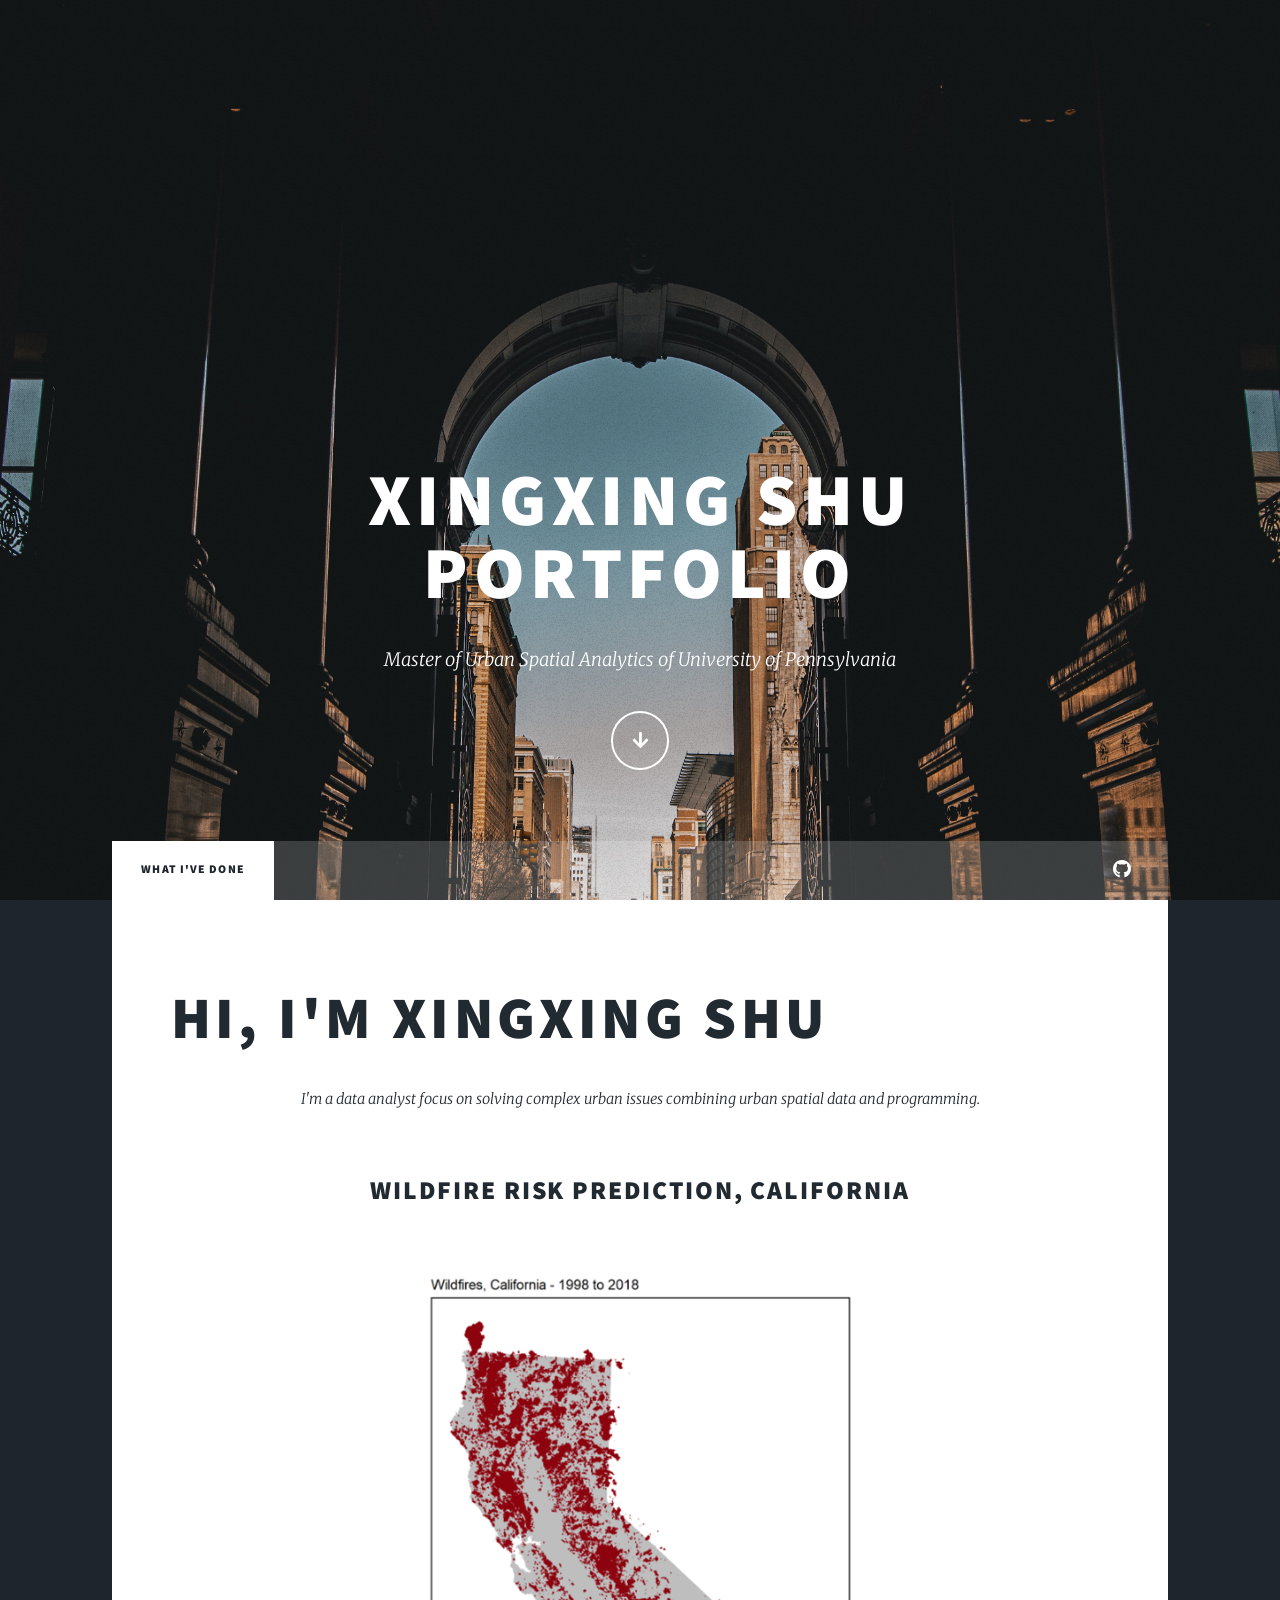
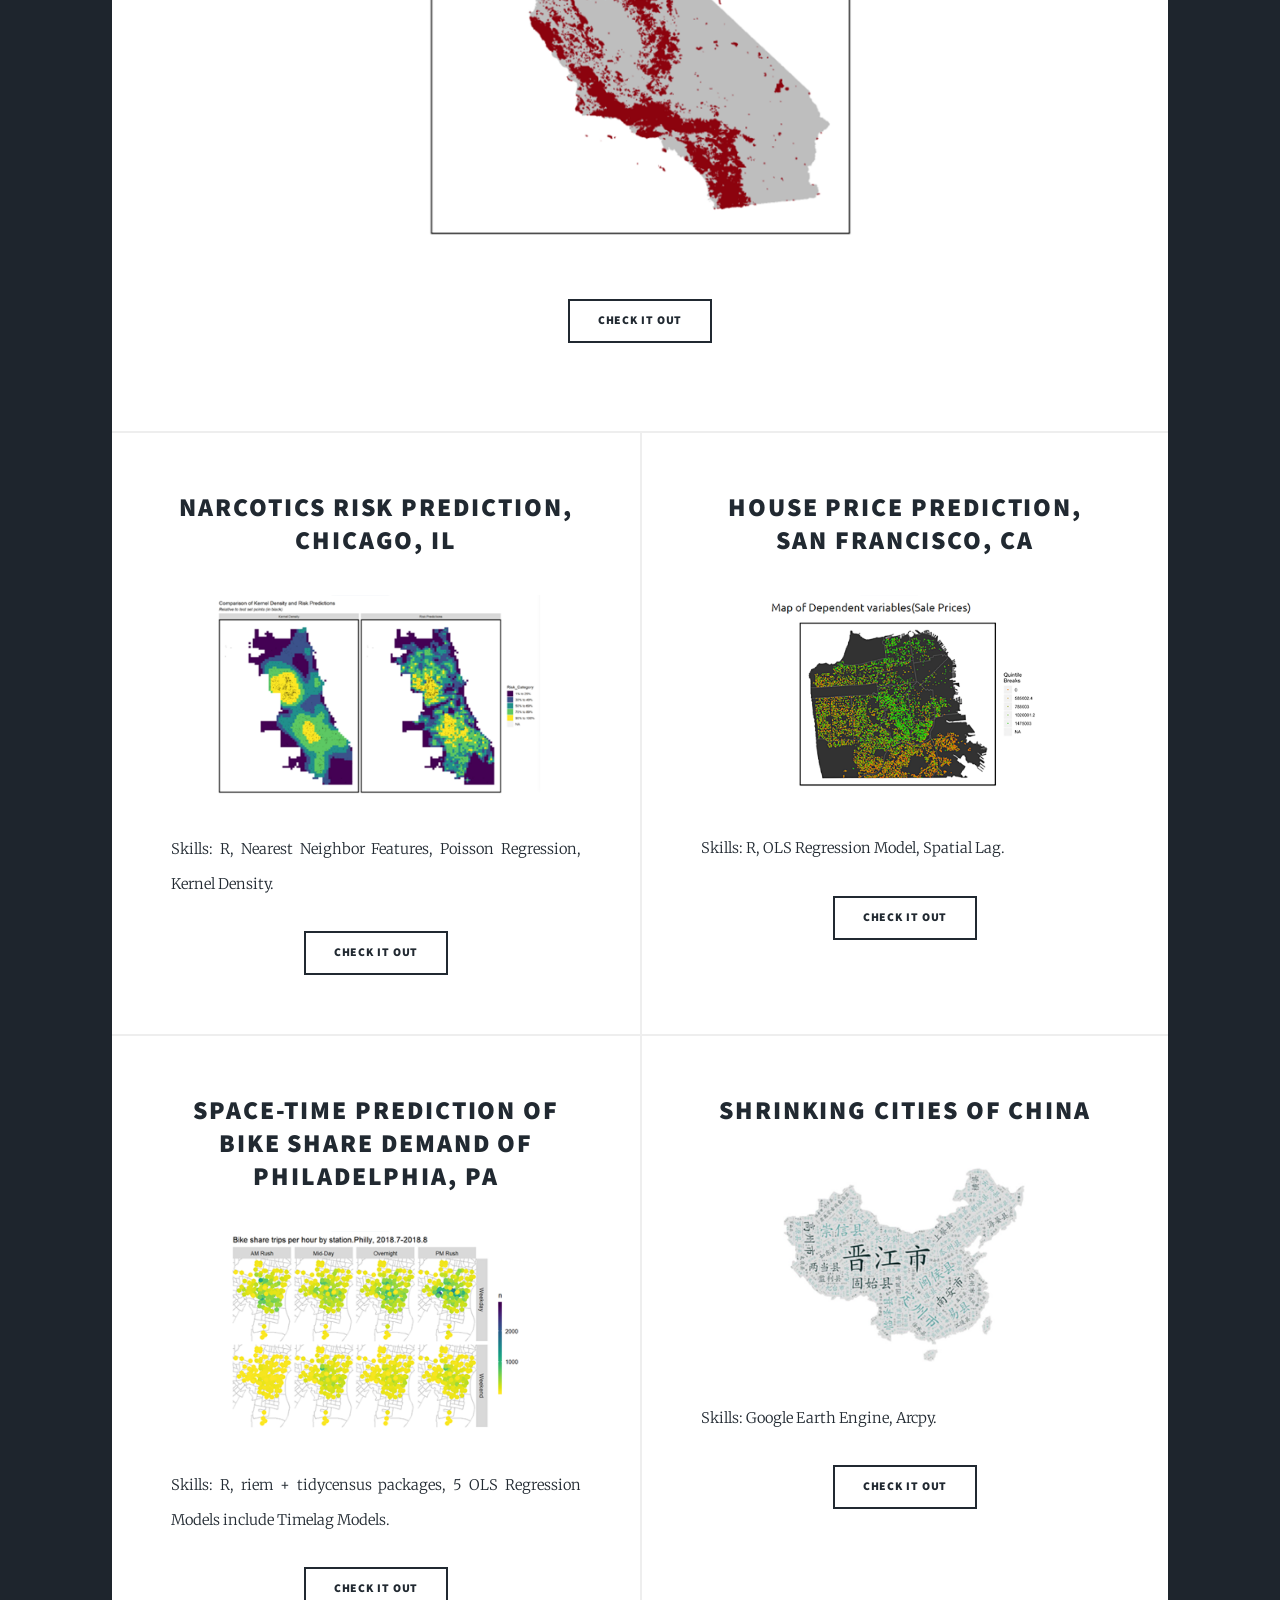
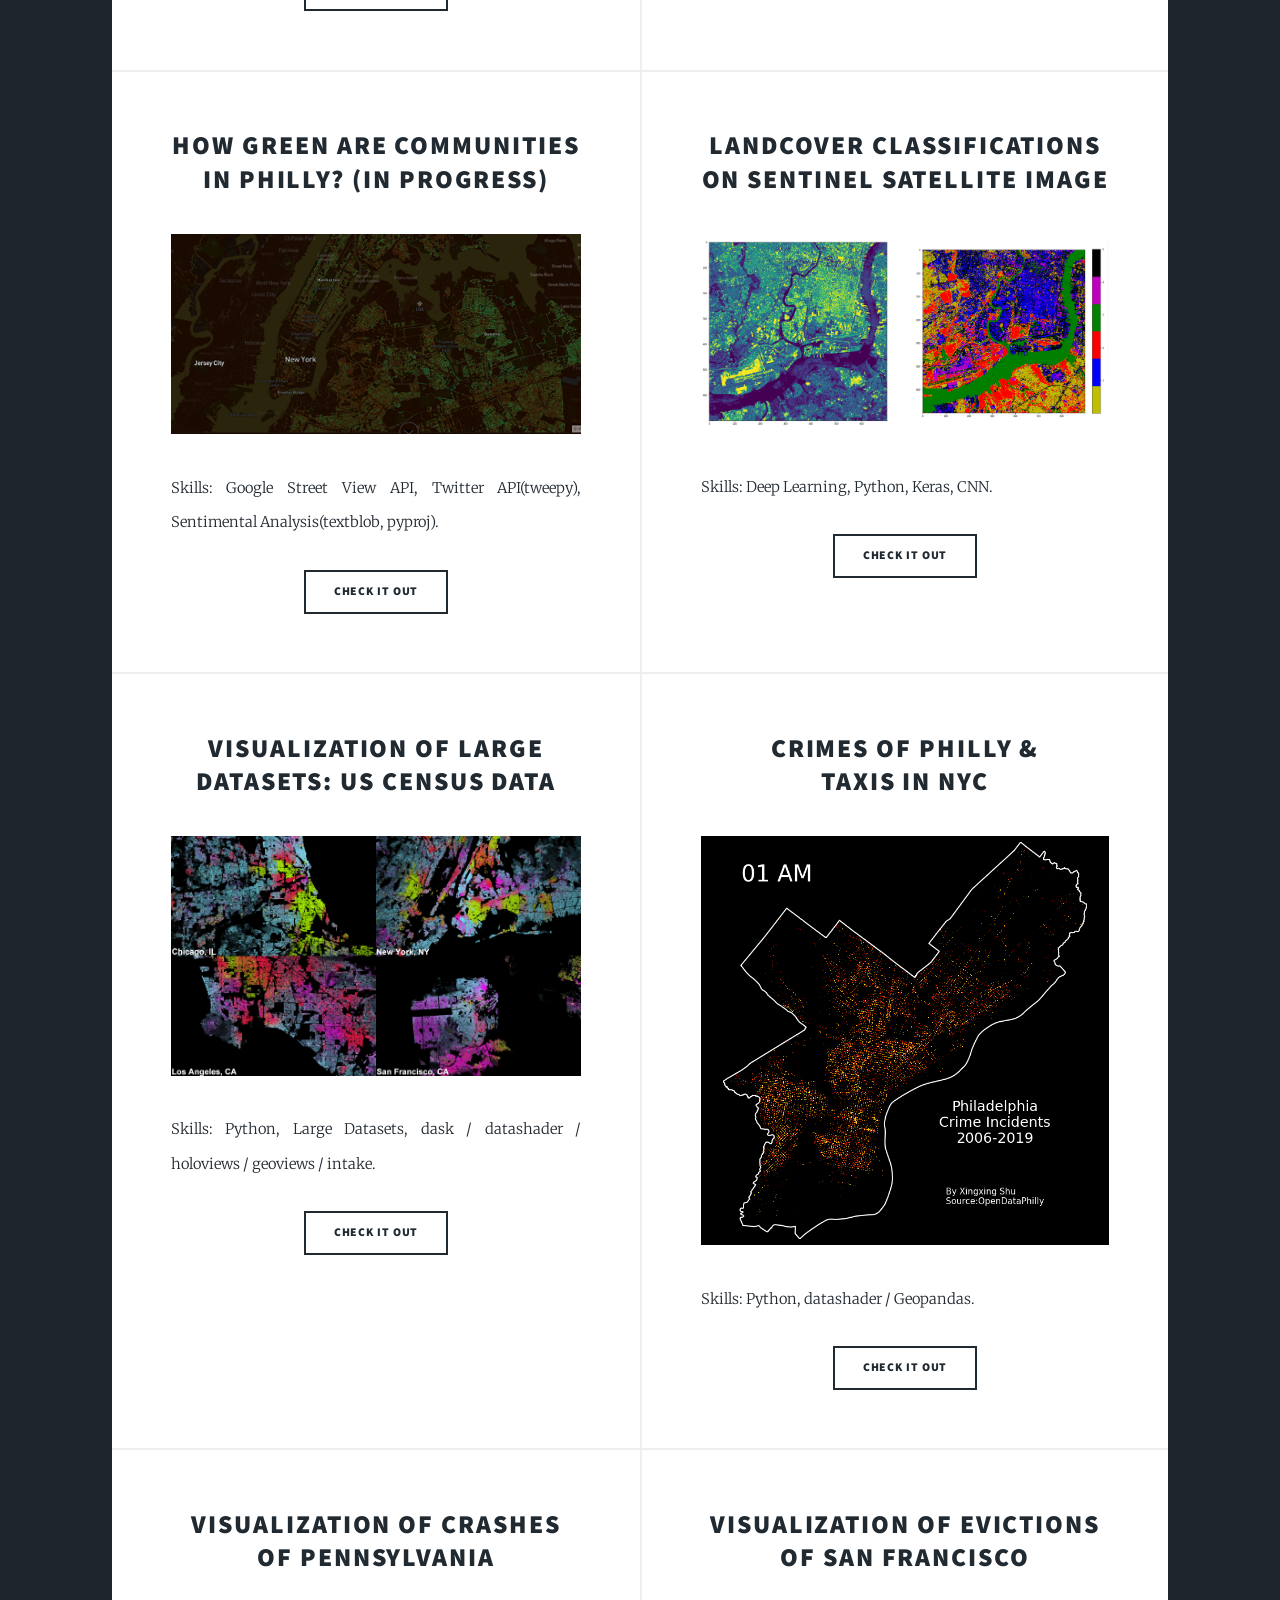
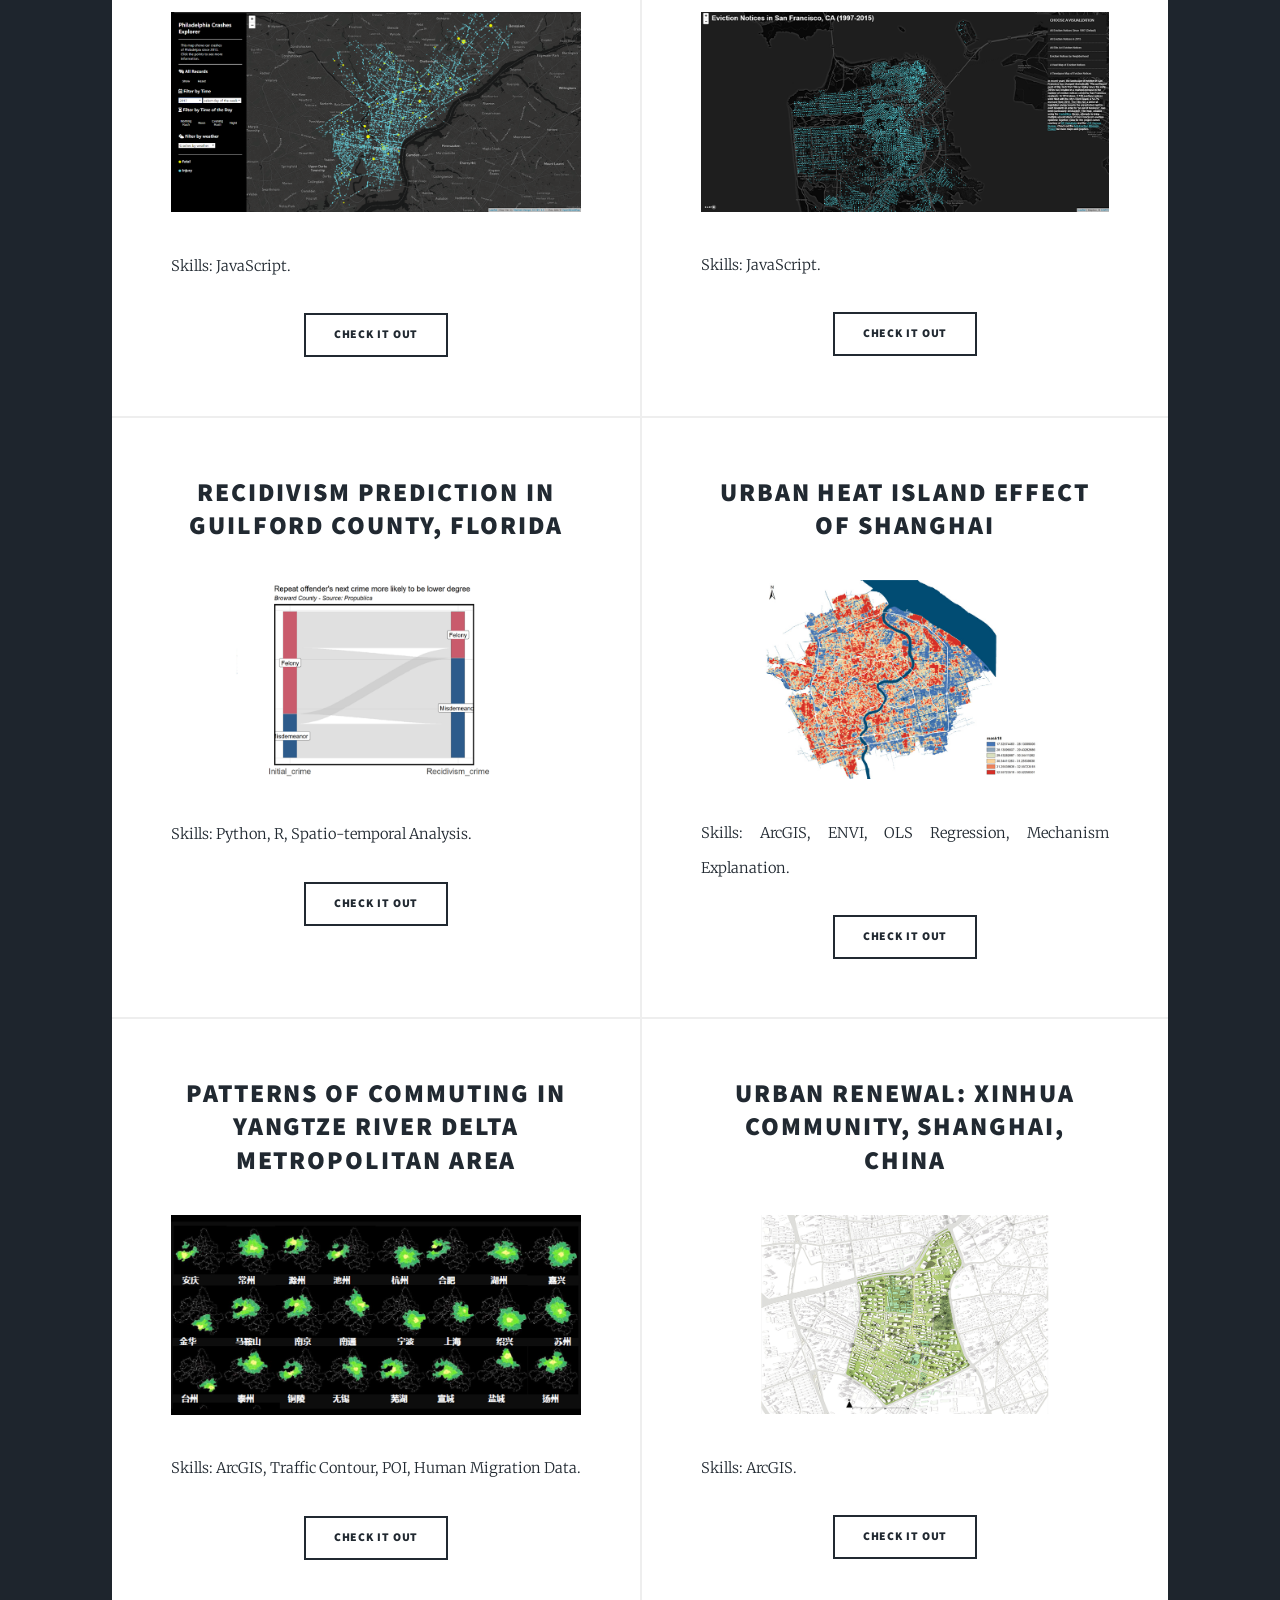
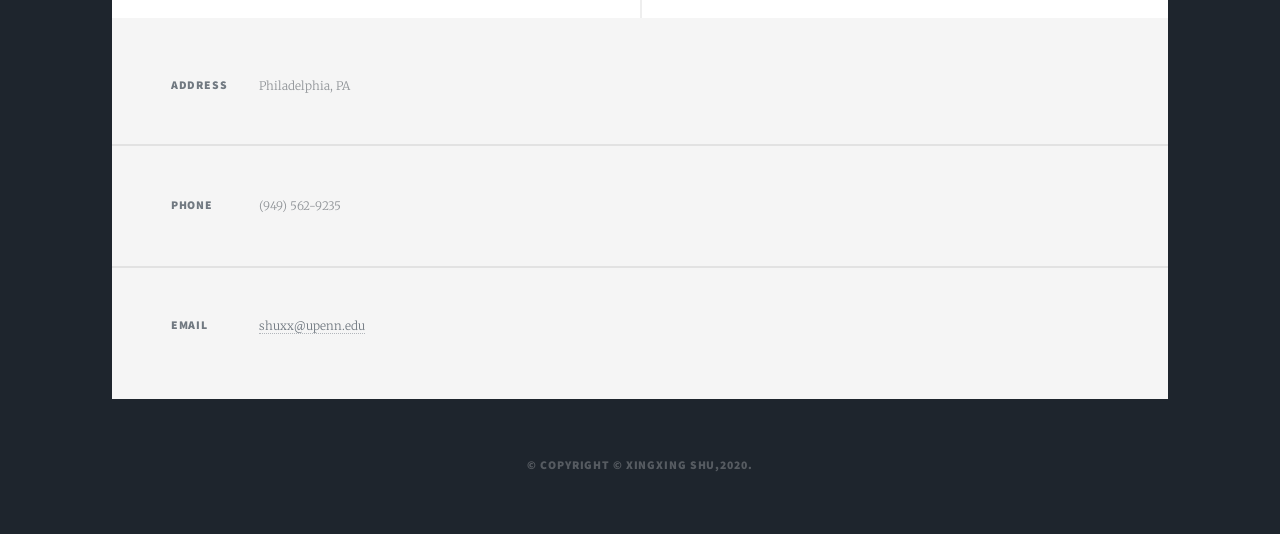
==== commit 7d206a36: "Update index.html" ====
--- a/index.html
+++ b/index.html
@@ -159,12 +159,12 @@
 								</article>
 								<article>
 									<header>
-										<h2><a href="projects/Crash_report_PA.pdf" target="_blank">Analysis of Crash Patterns of Philadelphia, PA</h2>
-									</header>
-									<a href="#" class="image fit"><img src="images/crash_PA.png" alt="" /></a>
+										<h2><a href="projects/recidivism.html" target="_blank">Recidivism Prediction in Guilford County, Florida</h2>
+									</header>
+									<a href="#" class="image fit"><img src="images/recidivism.png" alt="" /></a>
 									<p>Skills: Python, R, Spatio-temporal Analysis.</p>
 									<ul class="actions special">
-										<li><a href="projects/Crash_report_PA.pdf" class="button" target="_blank">check it out</a></li>
+										<li><a href="projects/recidivism.html" class="button" target="_blank">check it out</a></li>
 									</ul>
 								</article>
 								<article>
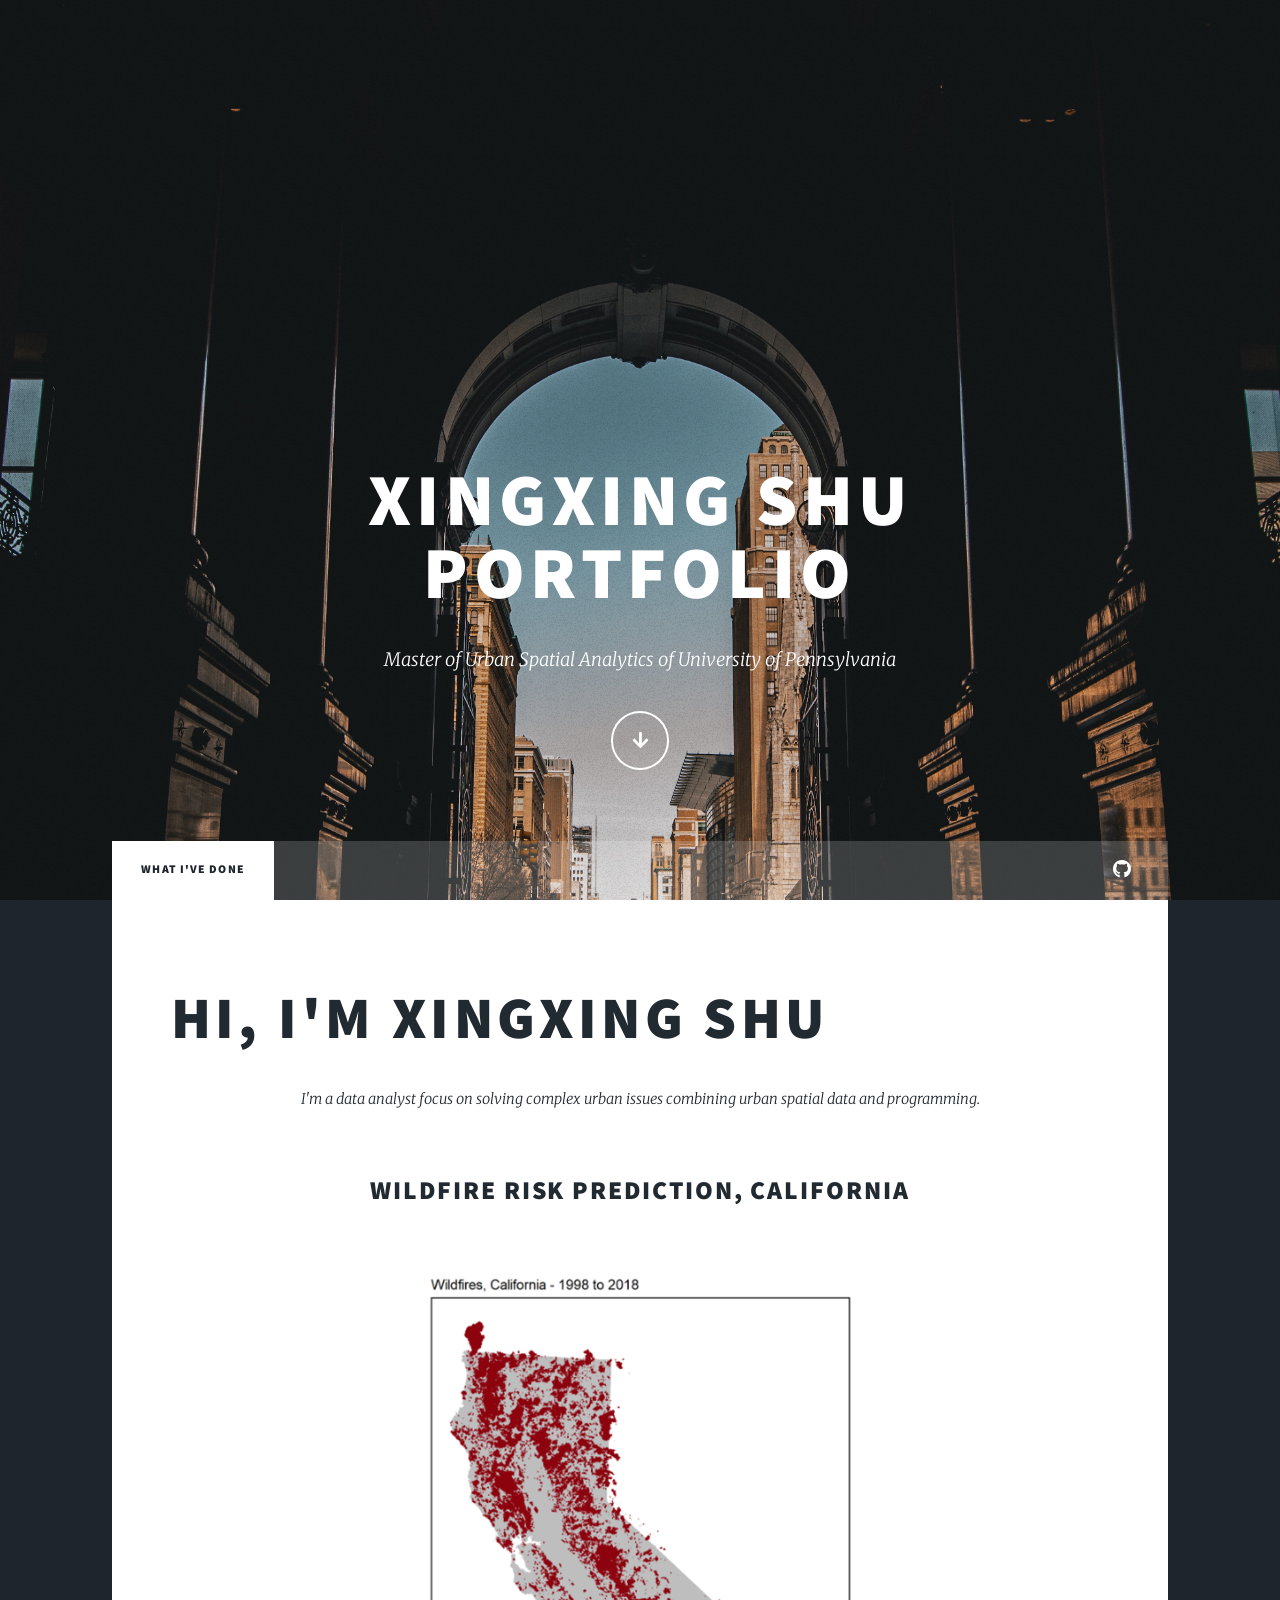
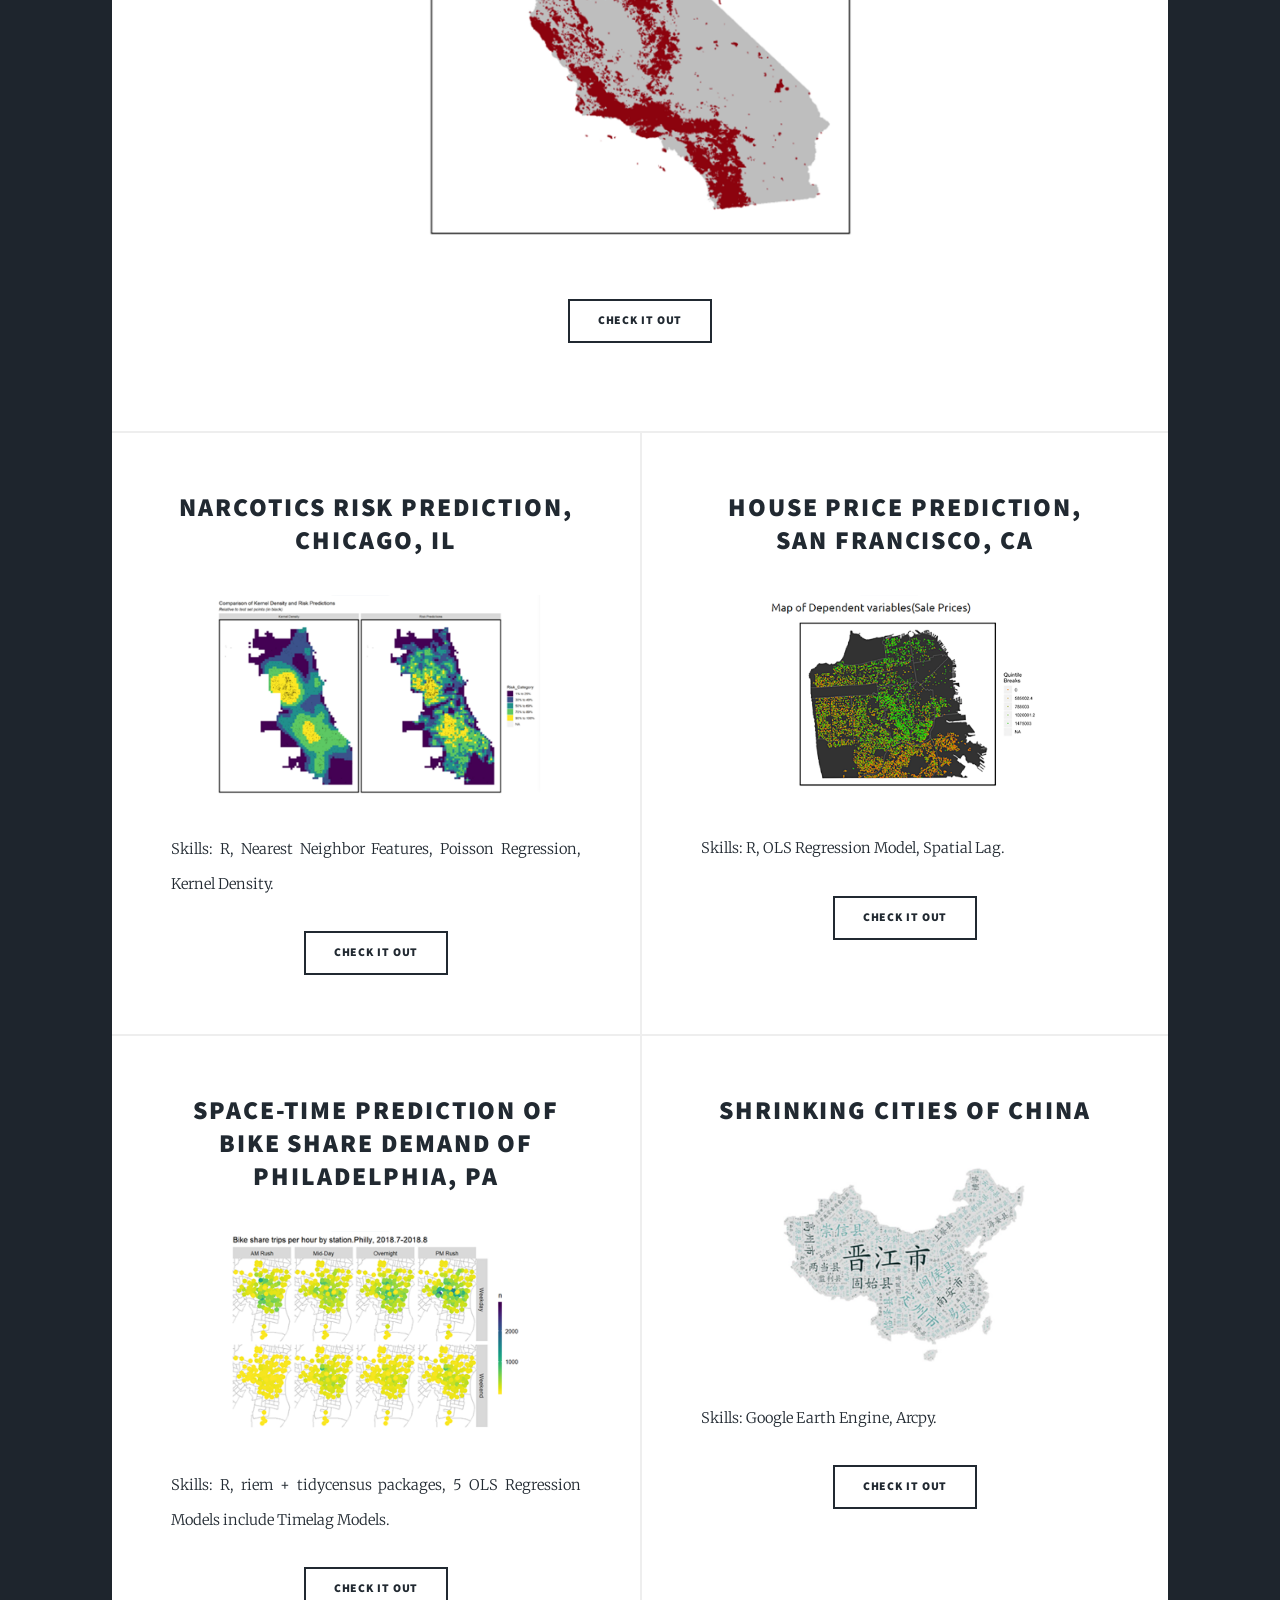
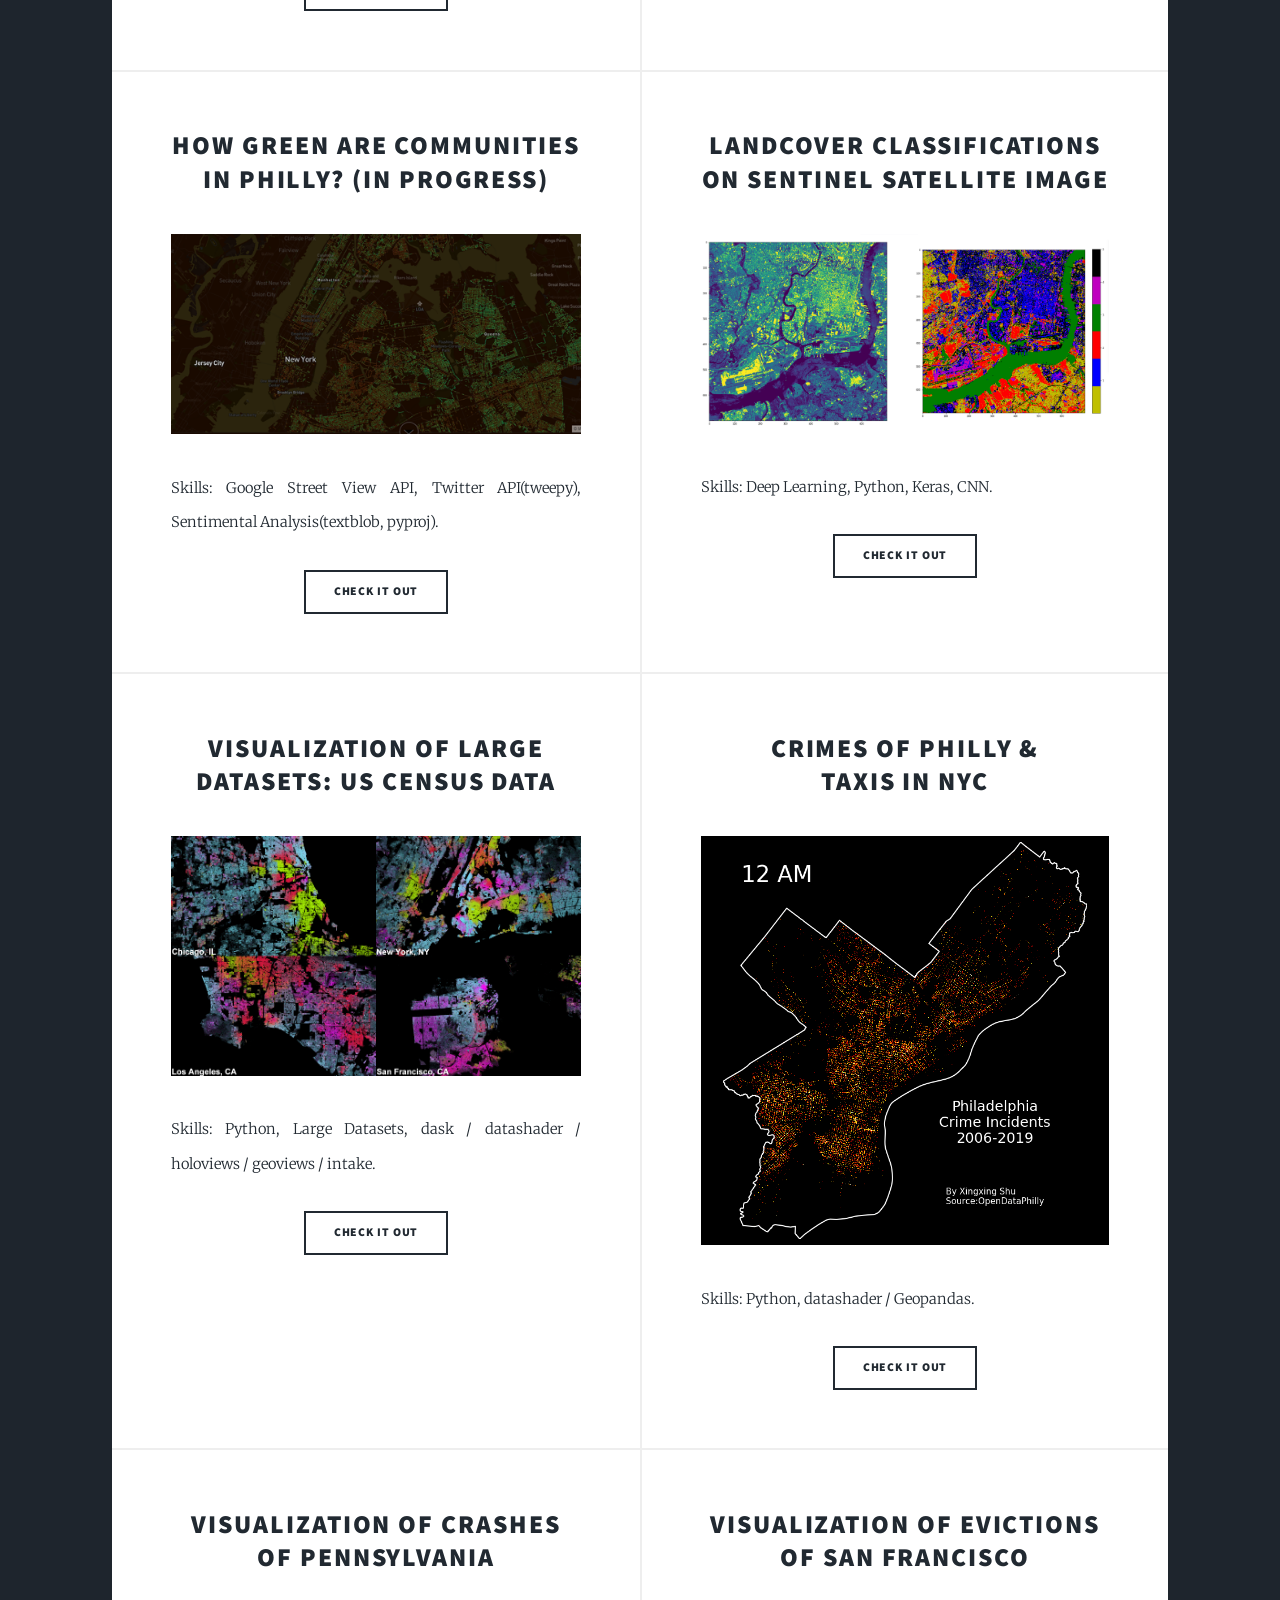
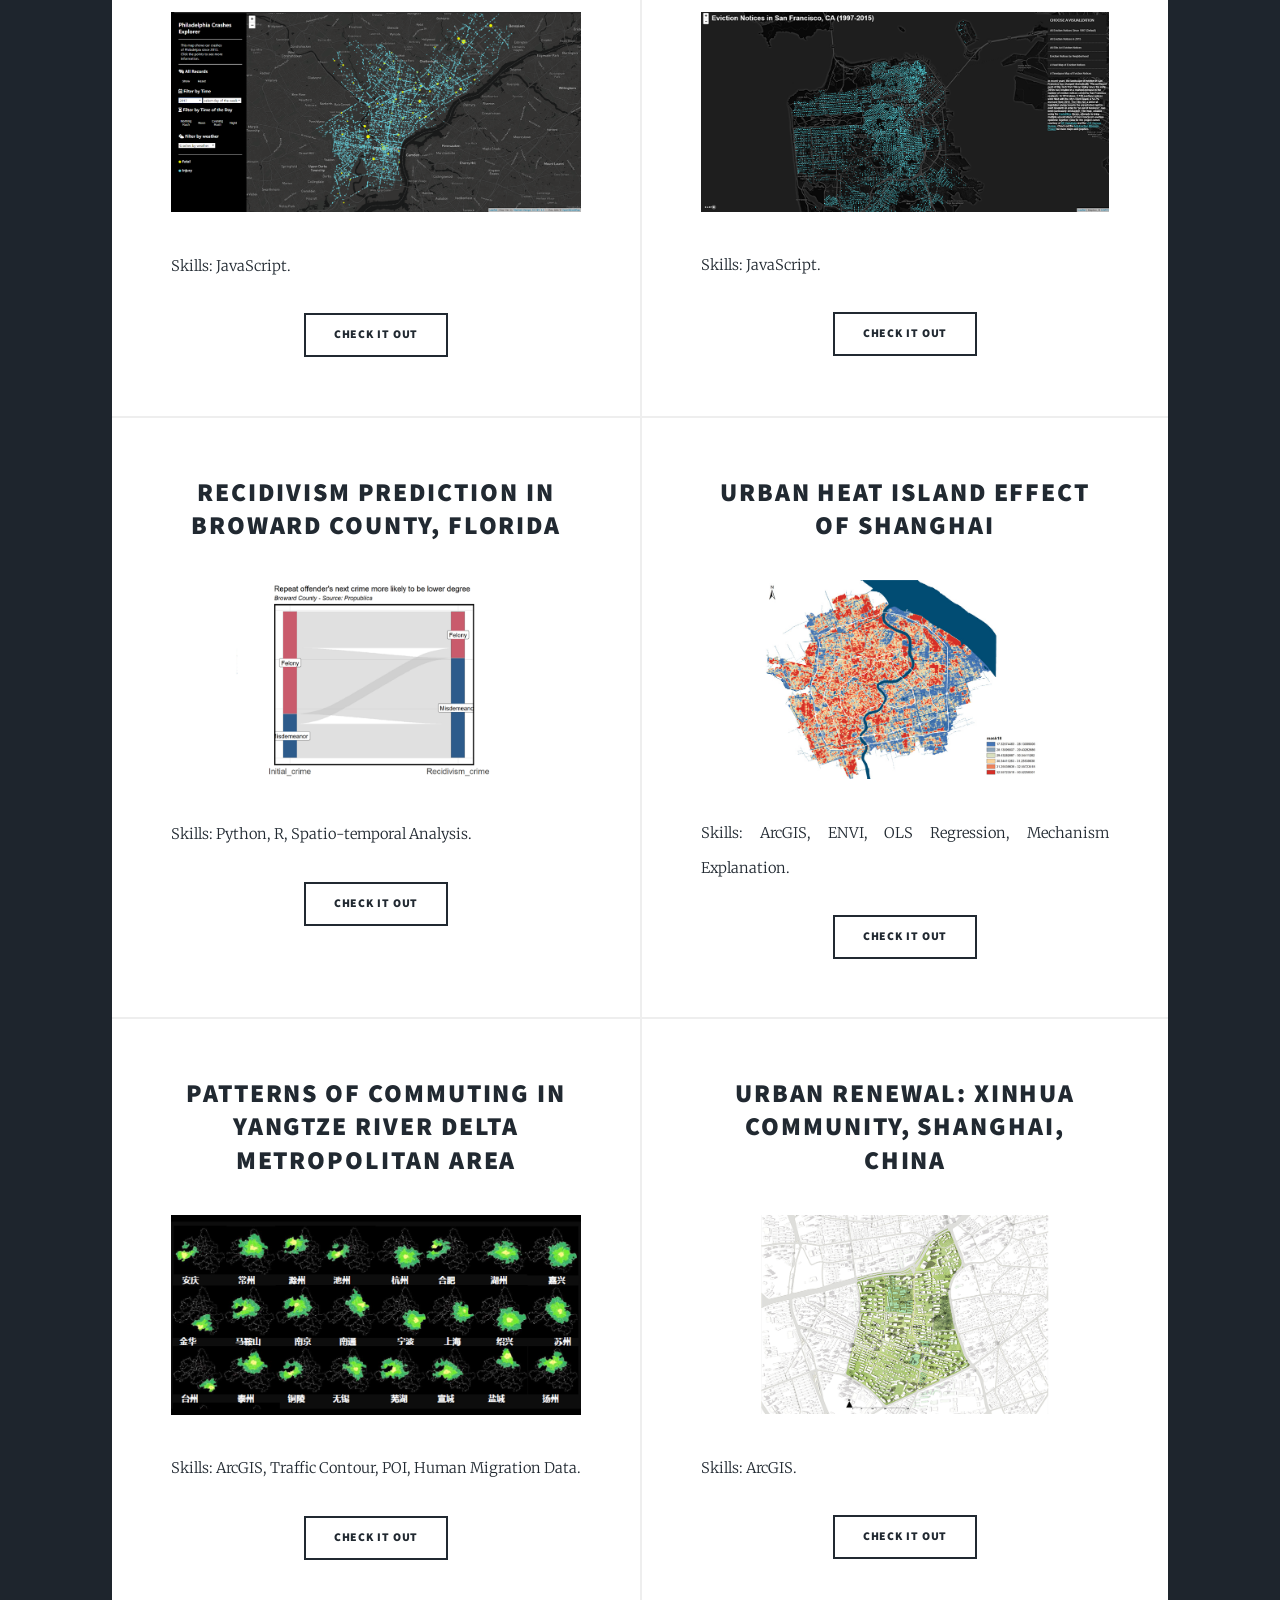
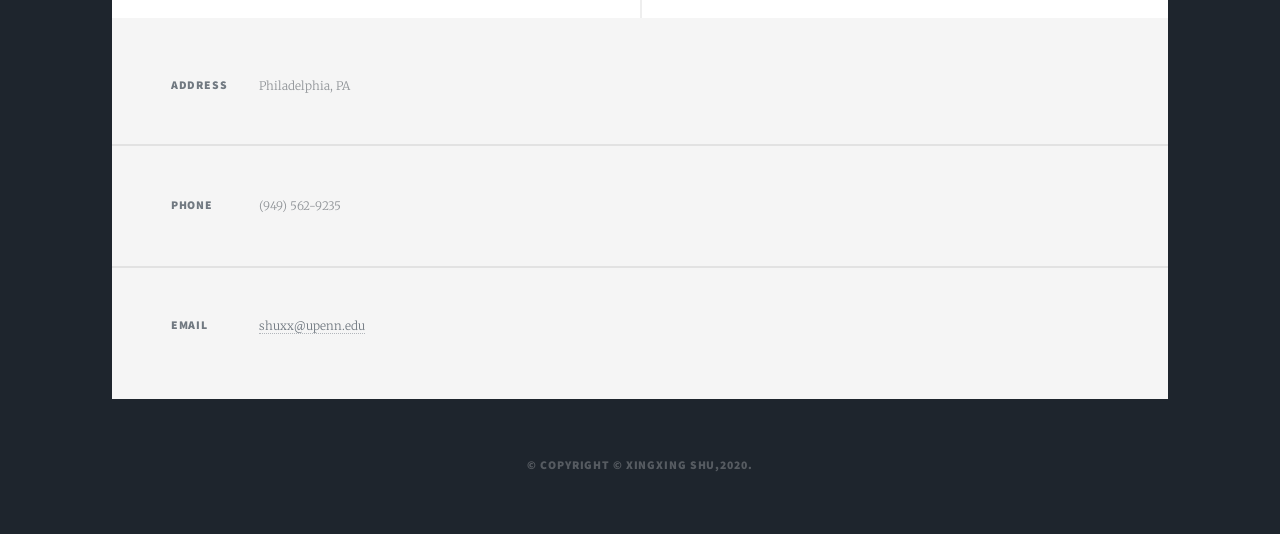
==== commit c9dce745: "Update index.html" ====
--- a/index.html
+++ b/index.html
@@ -159,7 +159,7 @@
 								</article>
 								<article>
 									<header>
-										<h2><a href="projects/recidivism.html" target="_blank">Recidivism Prediction in Guilford County, Florida</h2>
+										<h2><a href="projects/recidivism.html" target="_blank">Recidivism Prediction in Broward County, Florida</h2>
 									</header>
 									<a href="#" class="image fit"><img src="images/recidivism.png" alt="" /></a>
 									<p>Skills: Python, R, Spatio-temporal Analysis.</p>
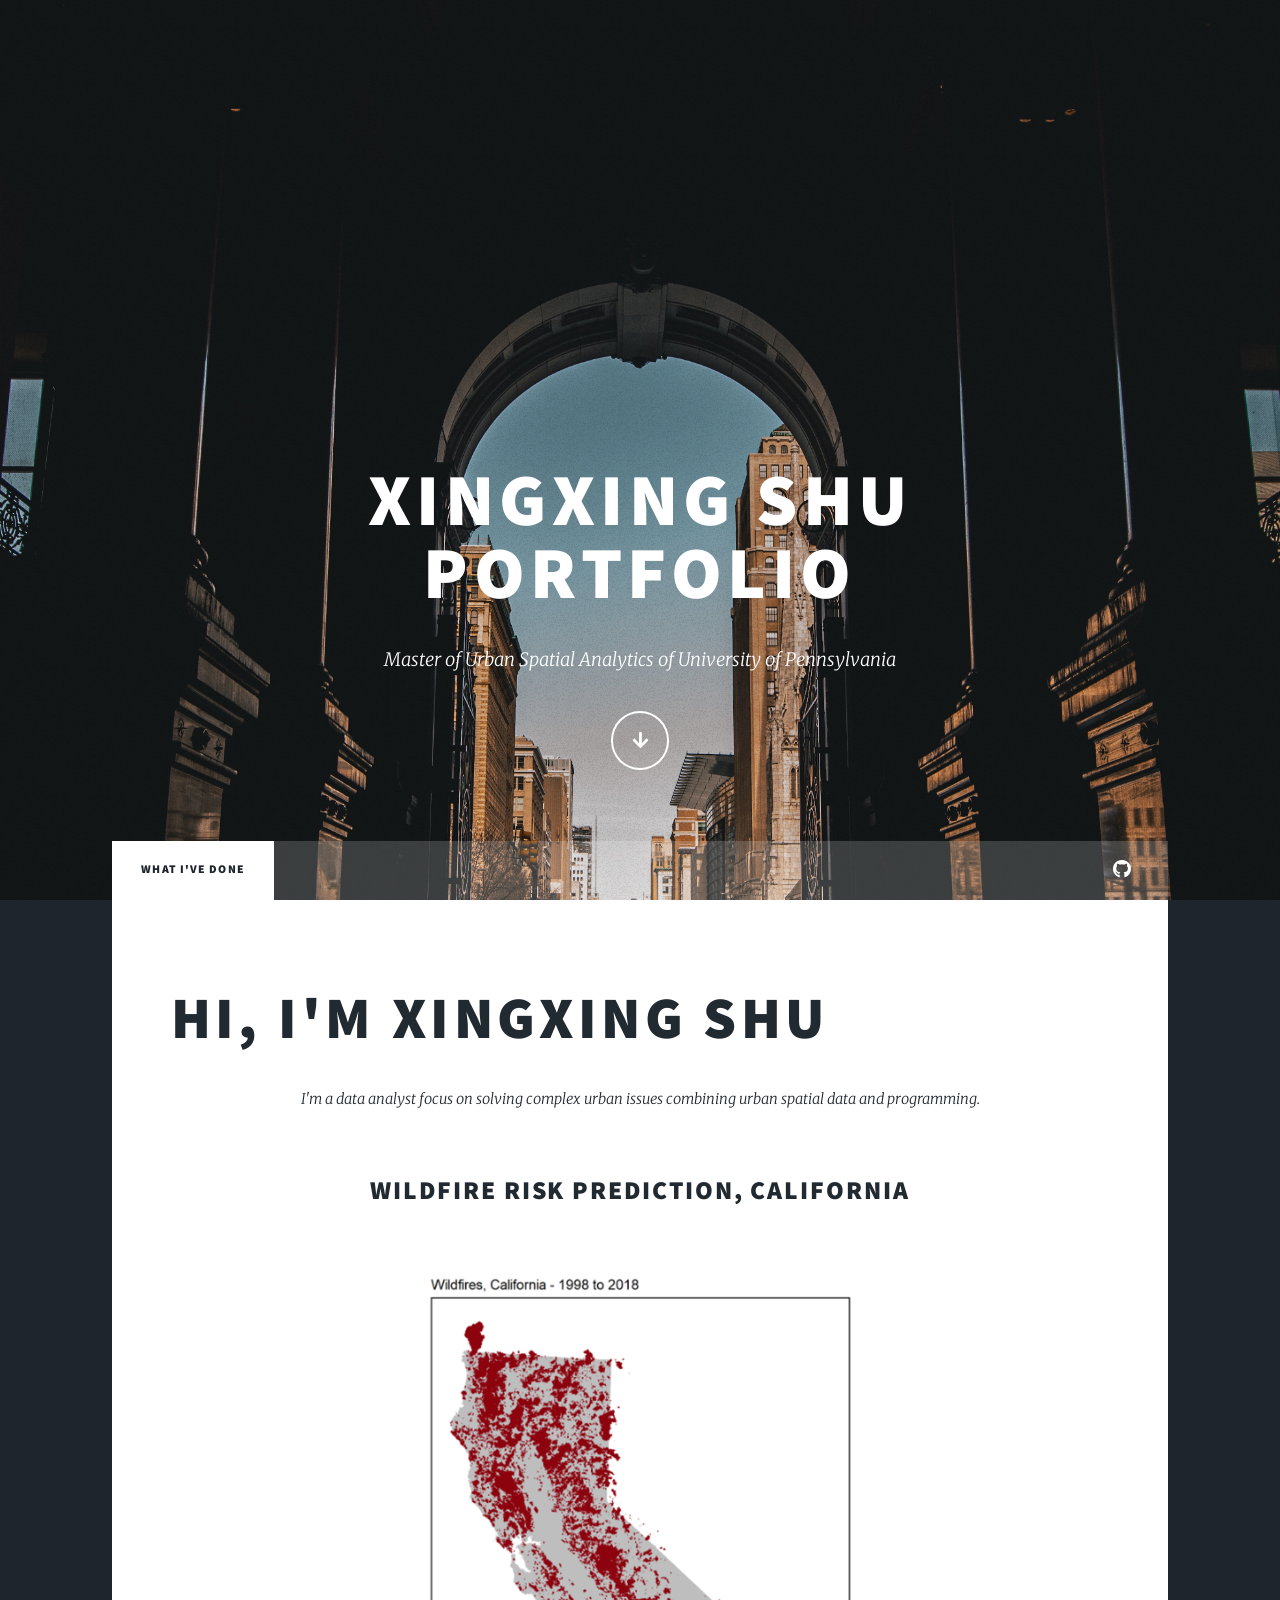
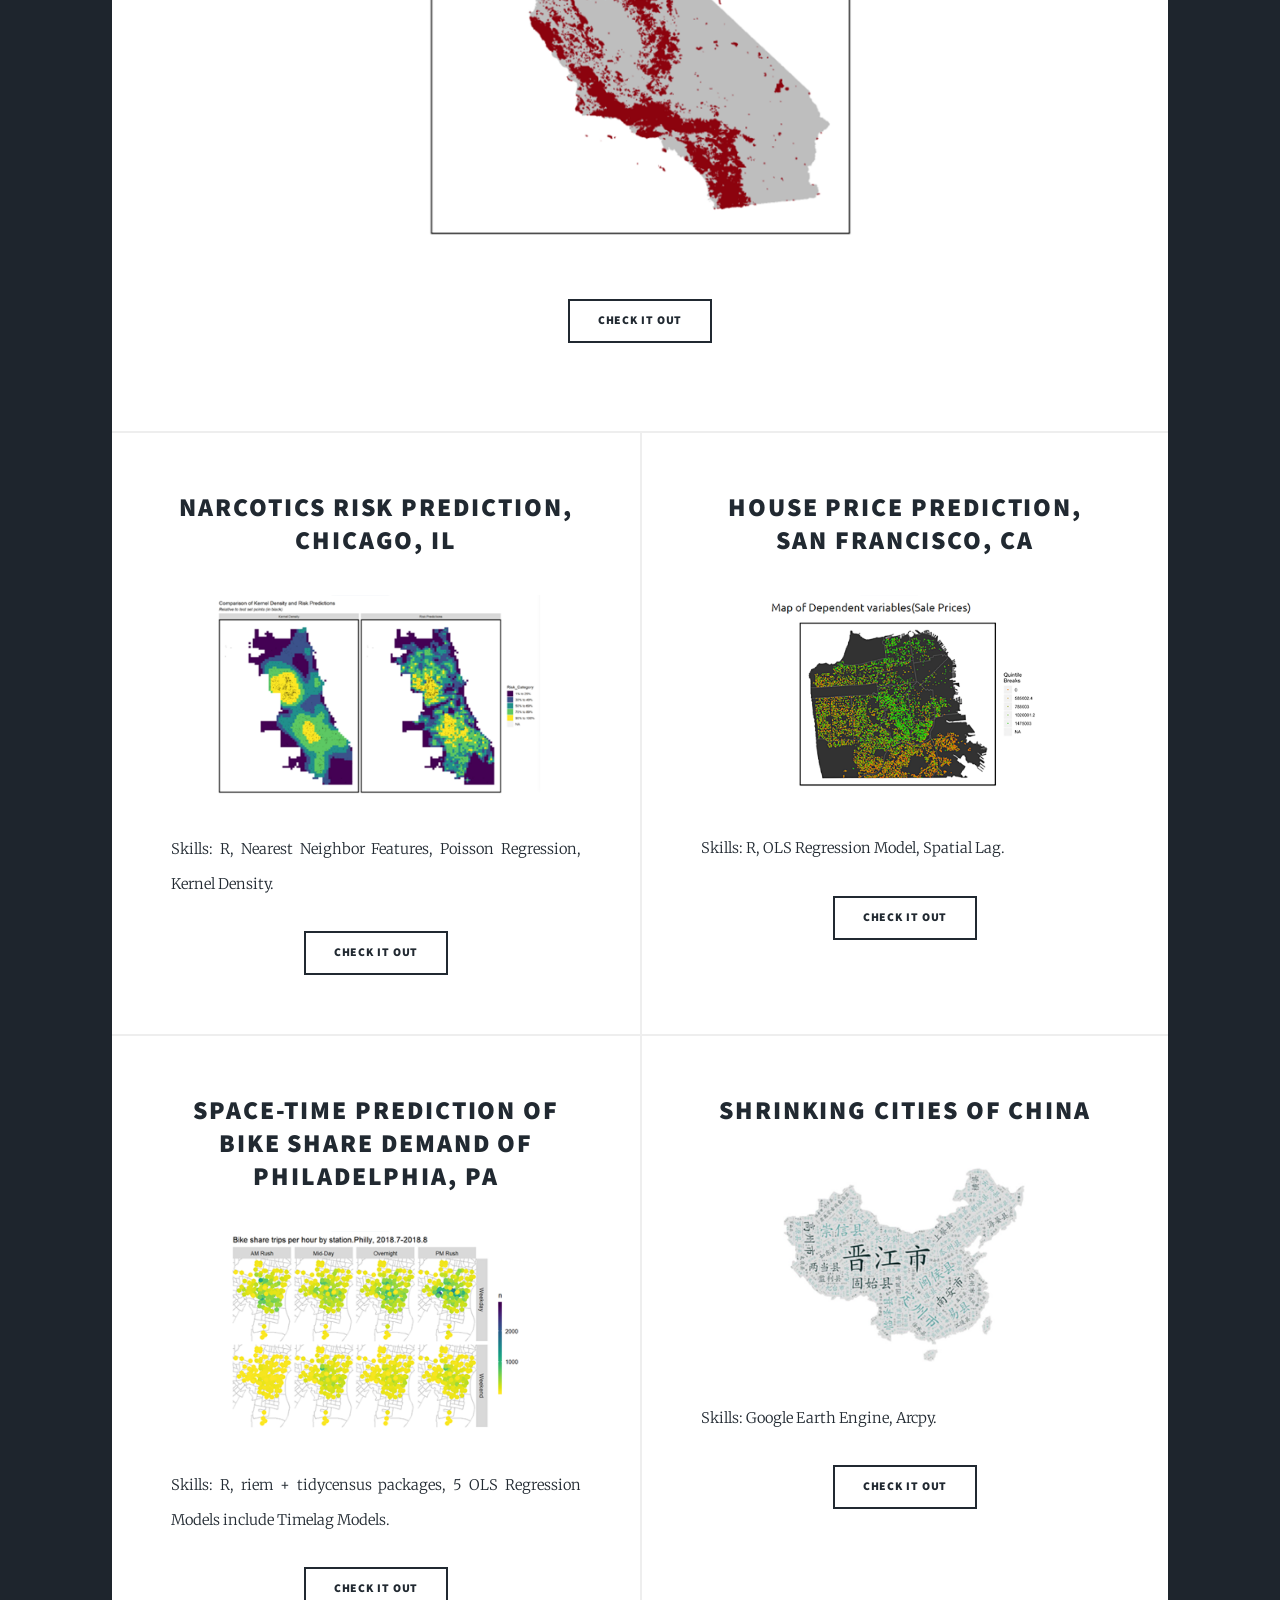
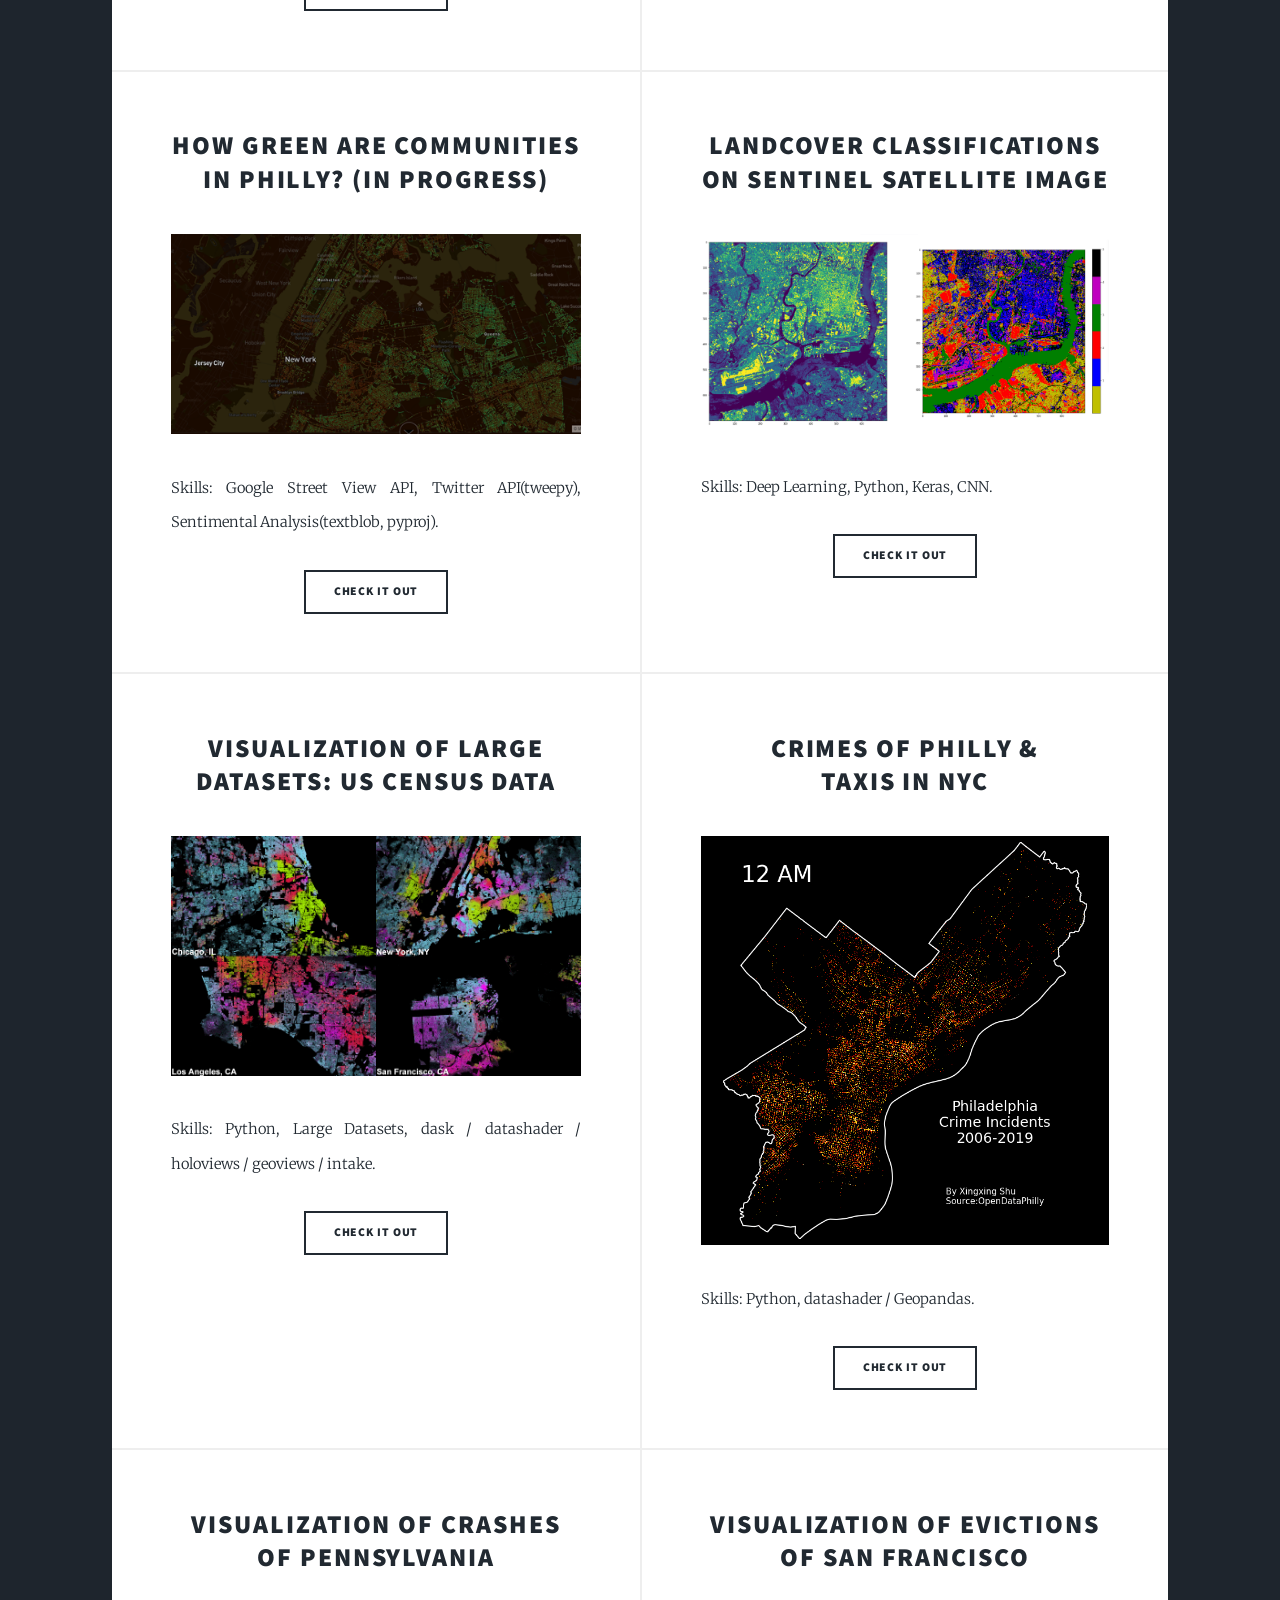
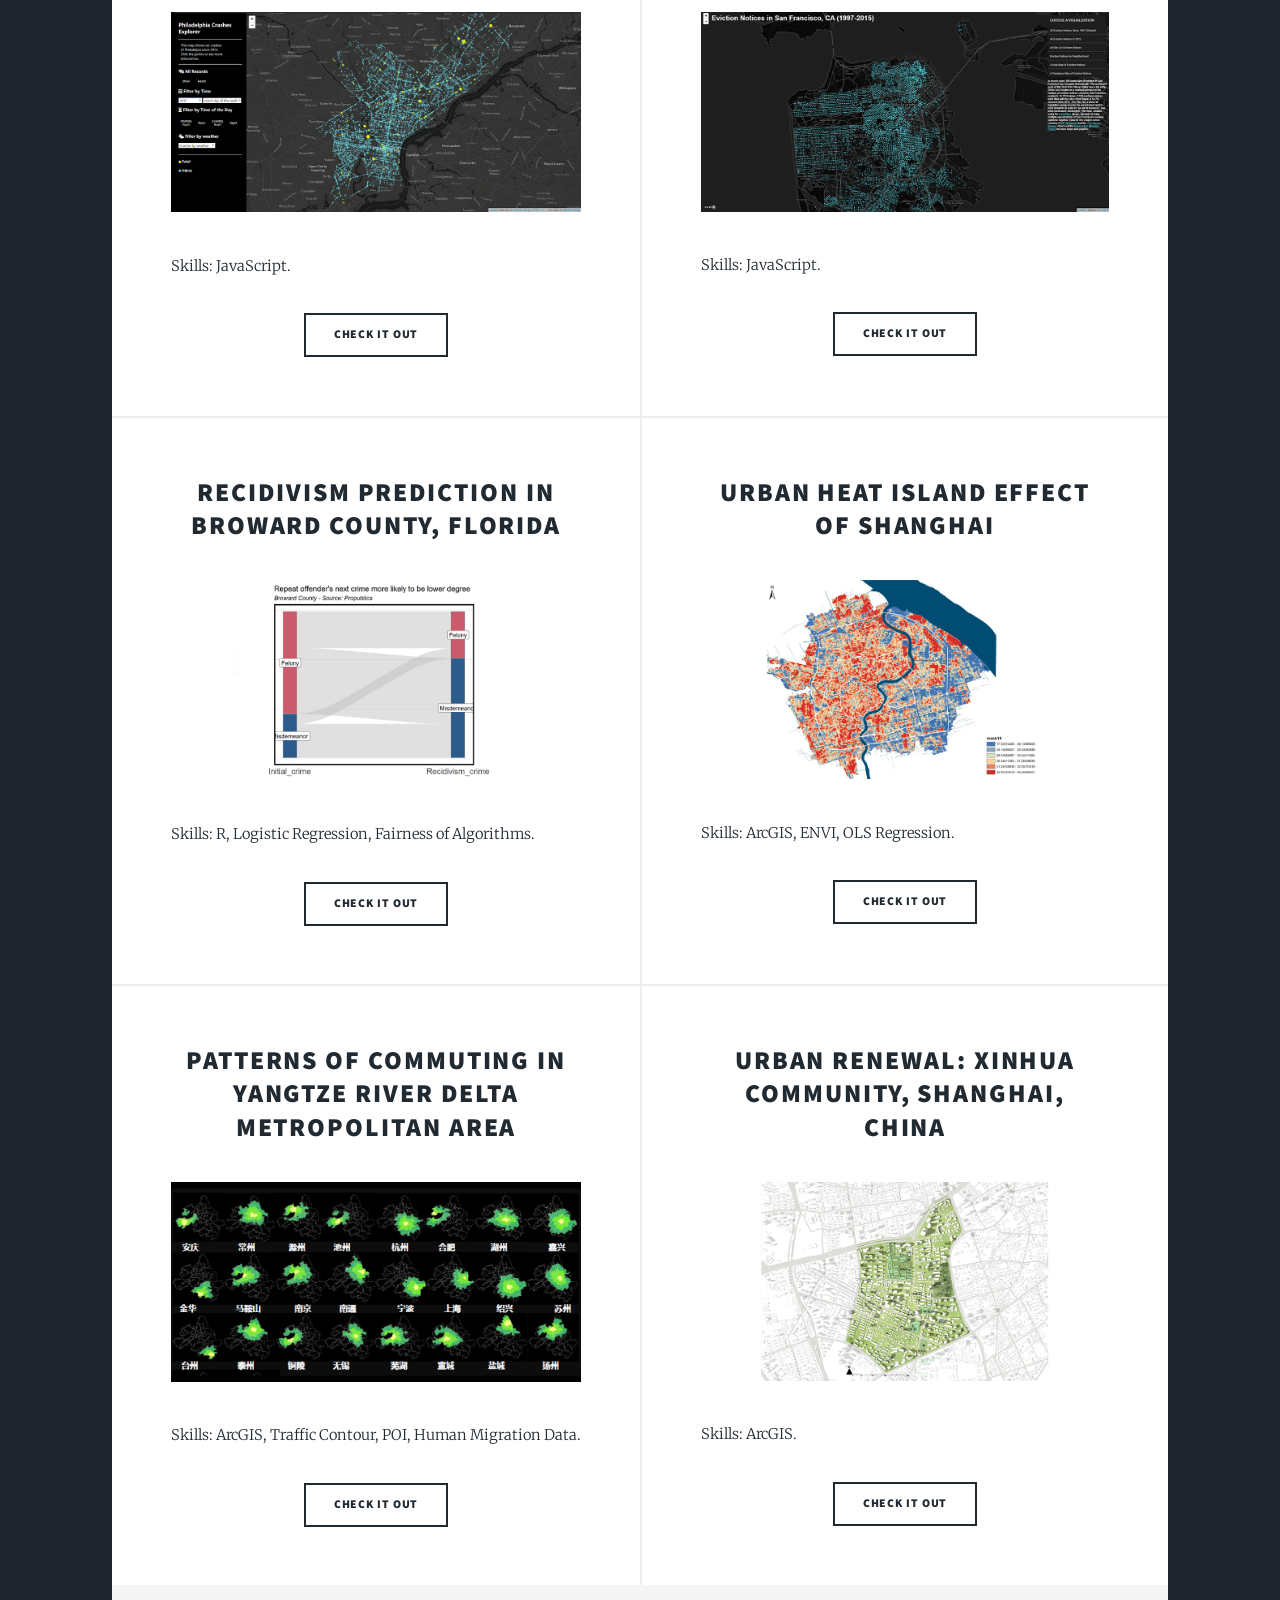
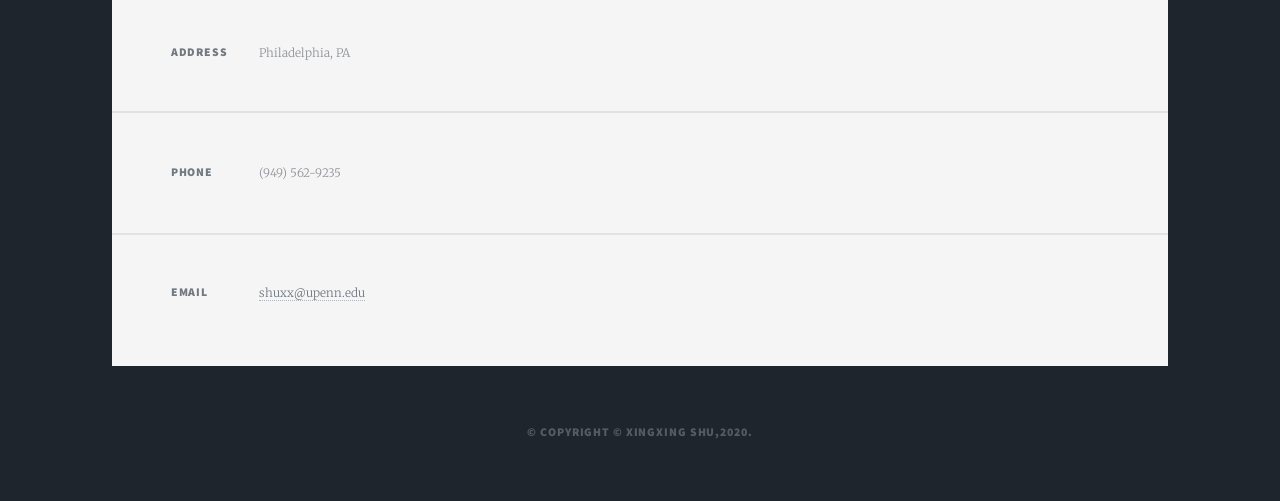
==== commit cd0baa43: "Update index.html" ====
--- a/index.html
+++ b/index.html
@@ -162,7 +162,7 @@
 										<h2><a href="projects/recidivism.html" target="_blank">Recidivism Prediction in Broward County, Florida</h2>
 									</header>
 									<a href="#" class="image fit"><img src="images/recidivism.png" alt="" /></a>
-									<p>Skills: Python, R, Spatio-temporal Analysis.</p>
+									<p>Skills: R, Logistic Regression, Fairness of Algorithms.</p>
 									<ul class="actions special">
 										<li><a href="projects/recidivism.html" class="button" target="_blank">check it out</a></li>
 									</ul>
@@ -172,7 +172,7 @@
 										<h2><a href="projects/UHI_Shanghai.pdf" target="_blank">Urban Heat Island Effect of Shanghai</h2>
 									</header>
 									<a href="#" class="image fit"><img src="images/sh.jpg" alt="" /></a>
-									<p>Skills: ArcGIS, ENVI, OLS Regression, Mechanism Explanation.</p>
+									<p>Skills: ArcGIS, ENVI, OLS Regression.</p>
 									<ul class="actions special">
 										<li><a href="projects/UHI_Shanghai.pdf" class="button" target="_blank">check it out</a></li>
 									</ul>
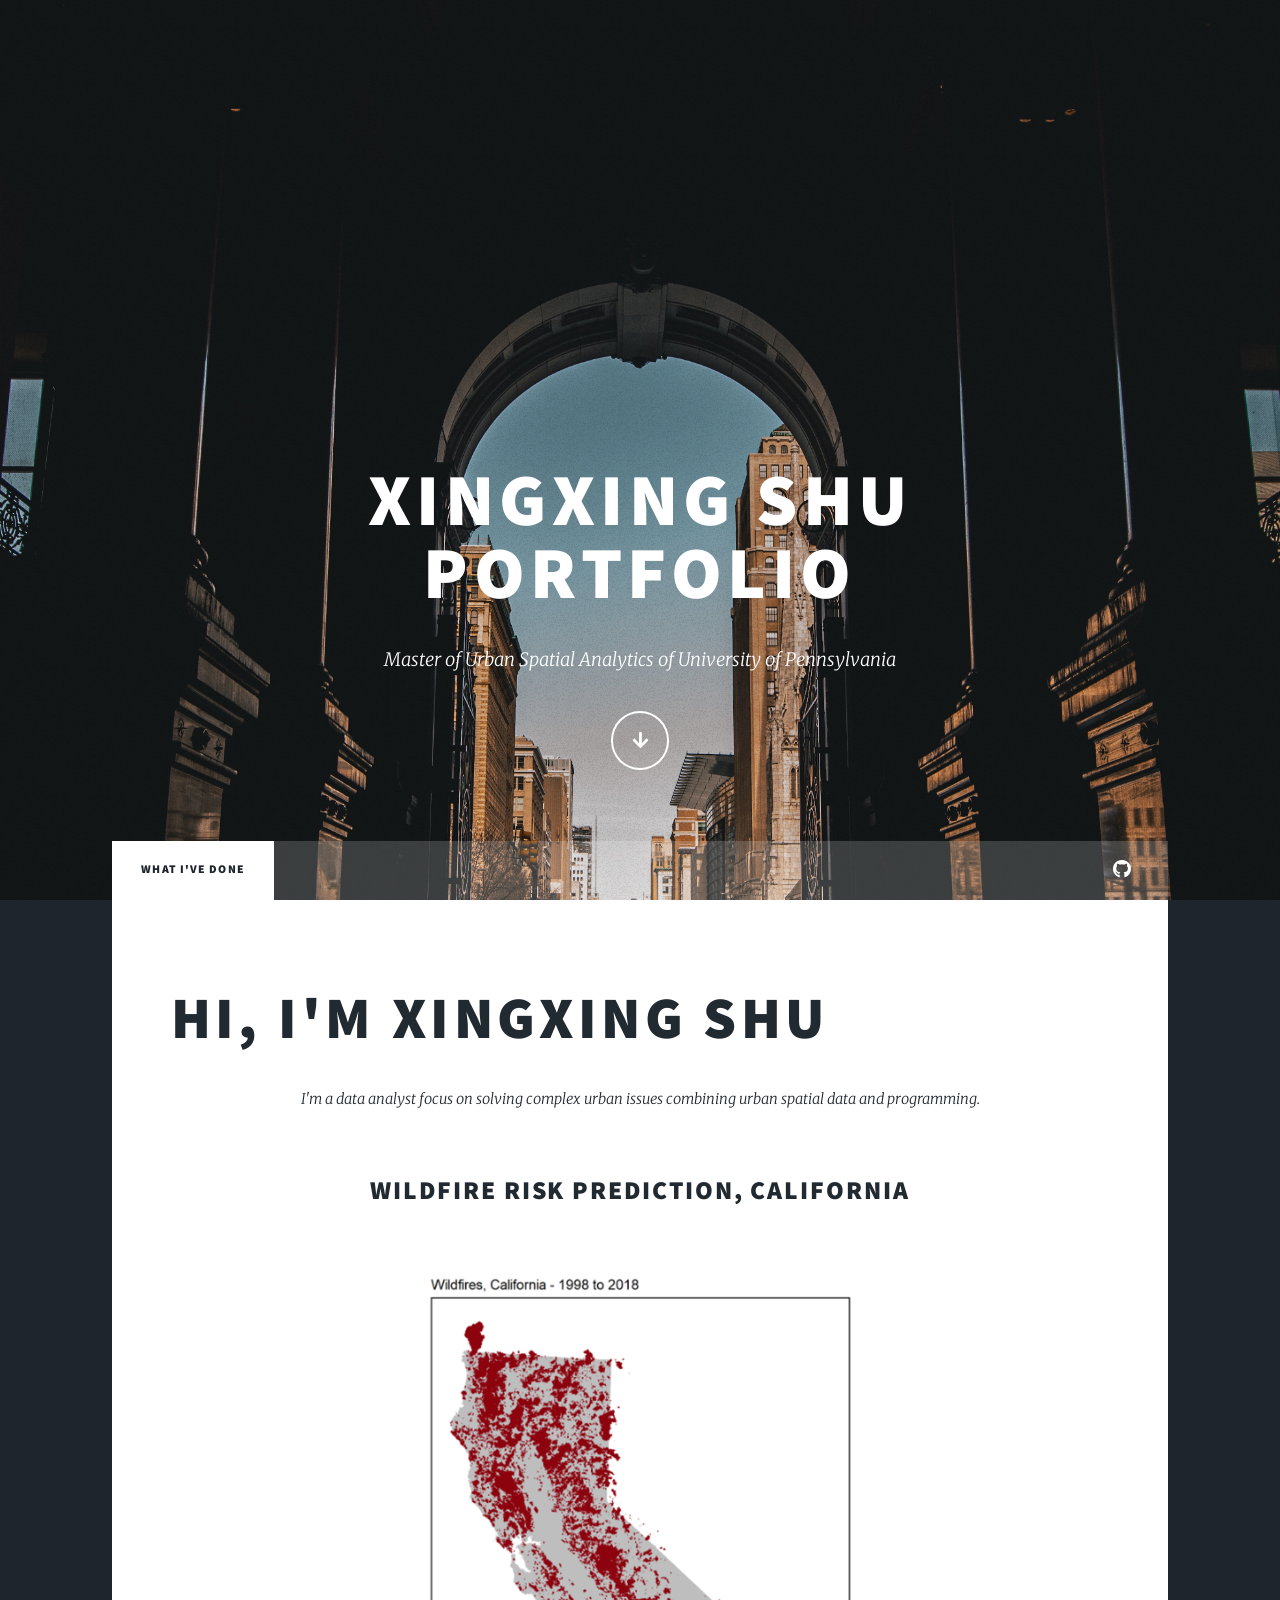
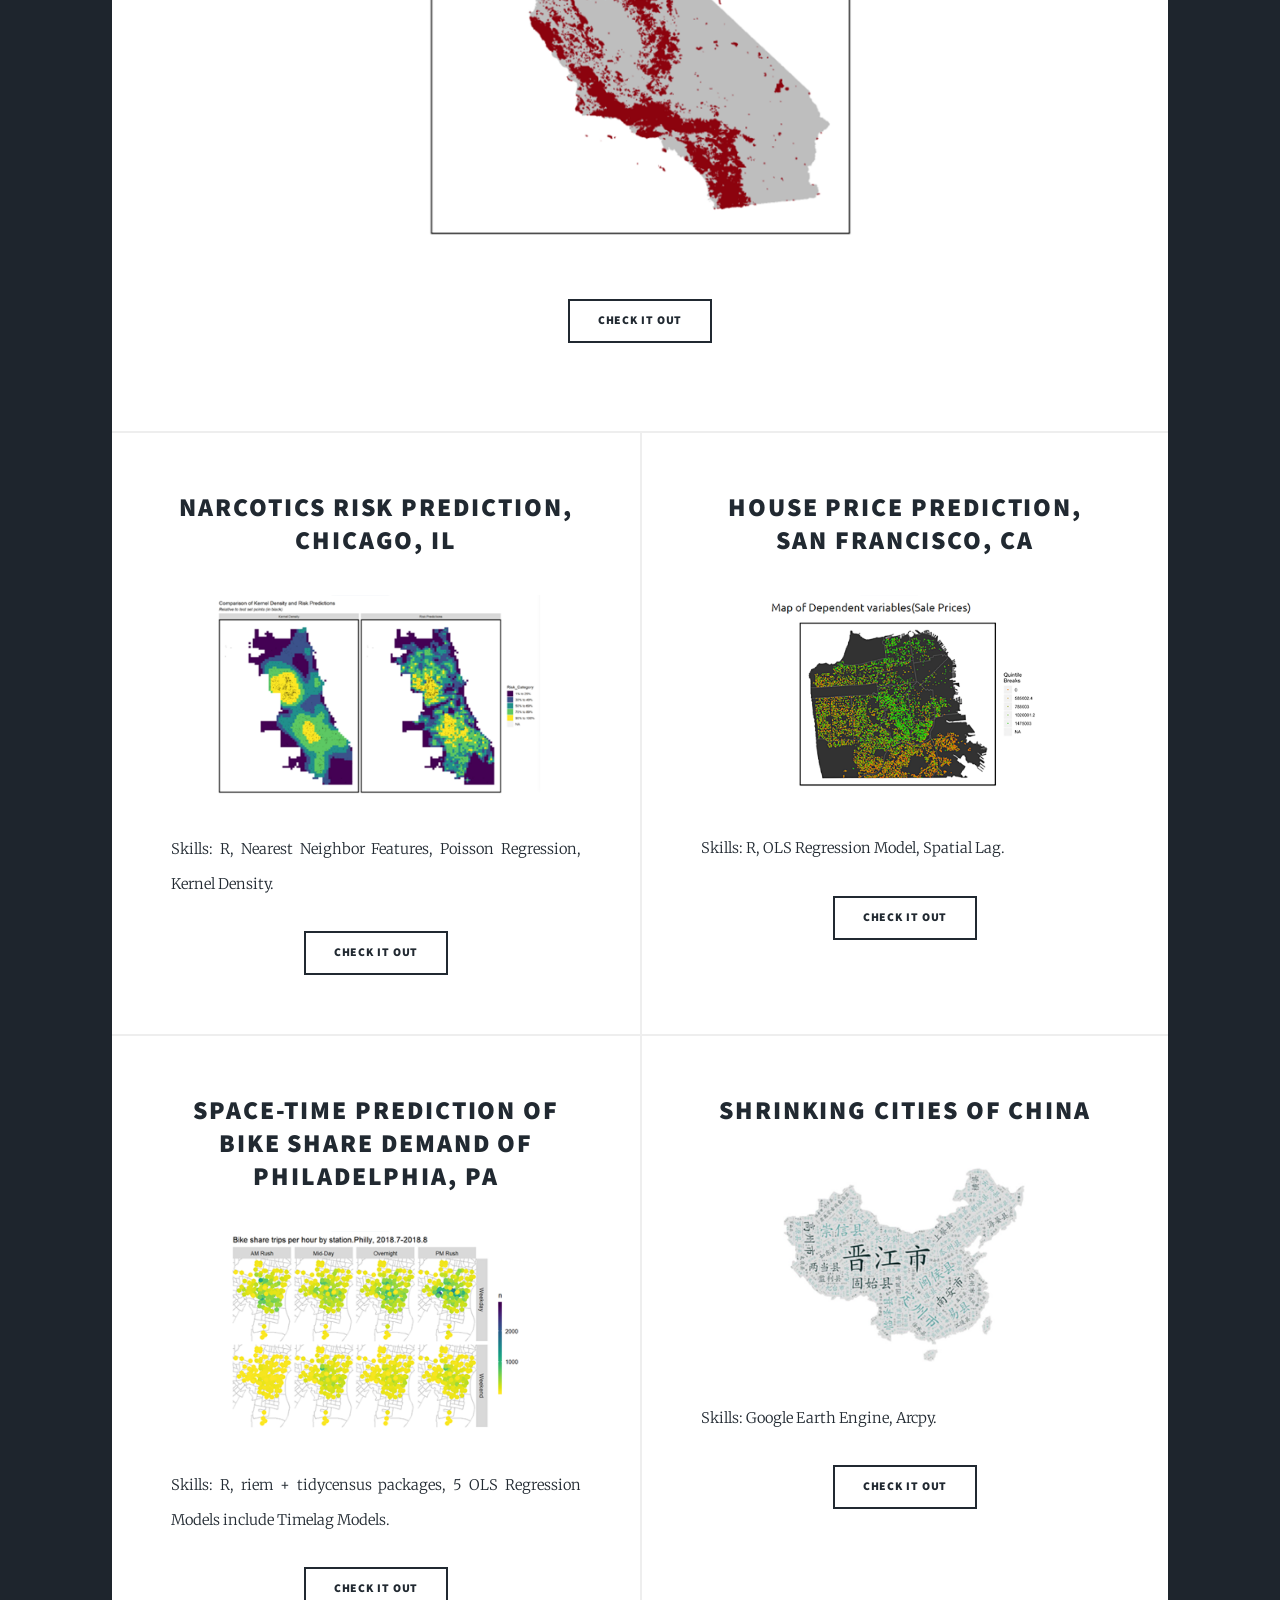
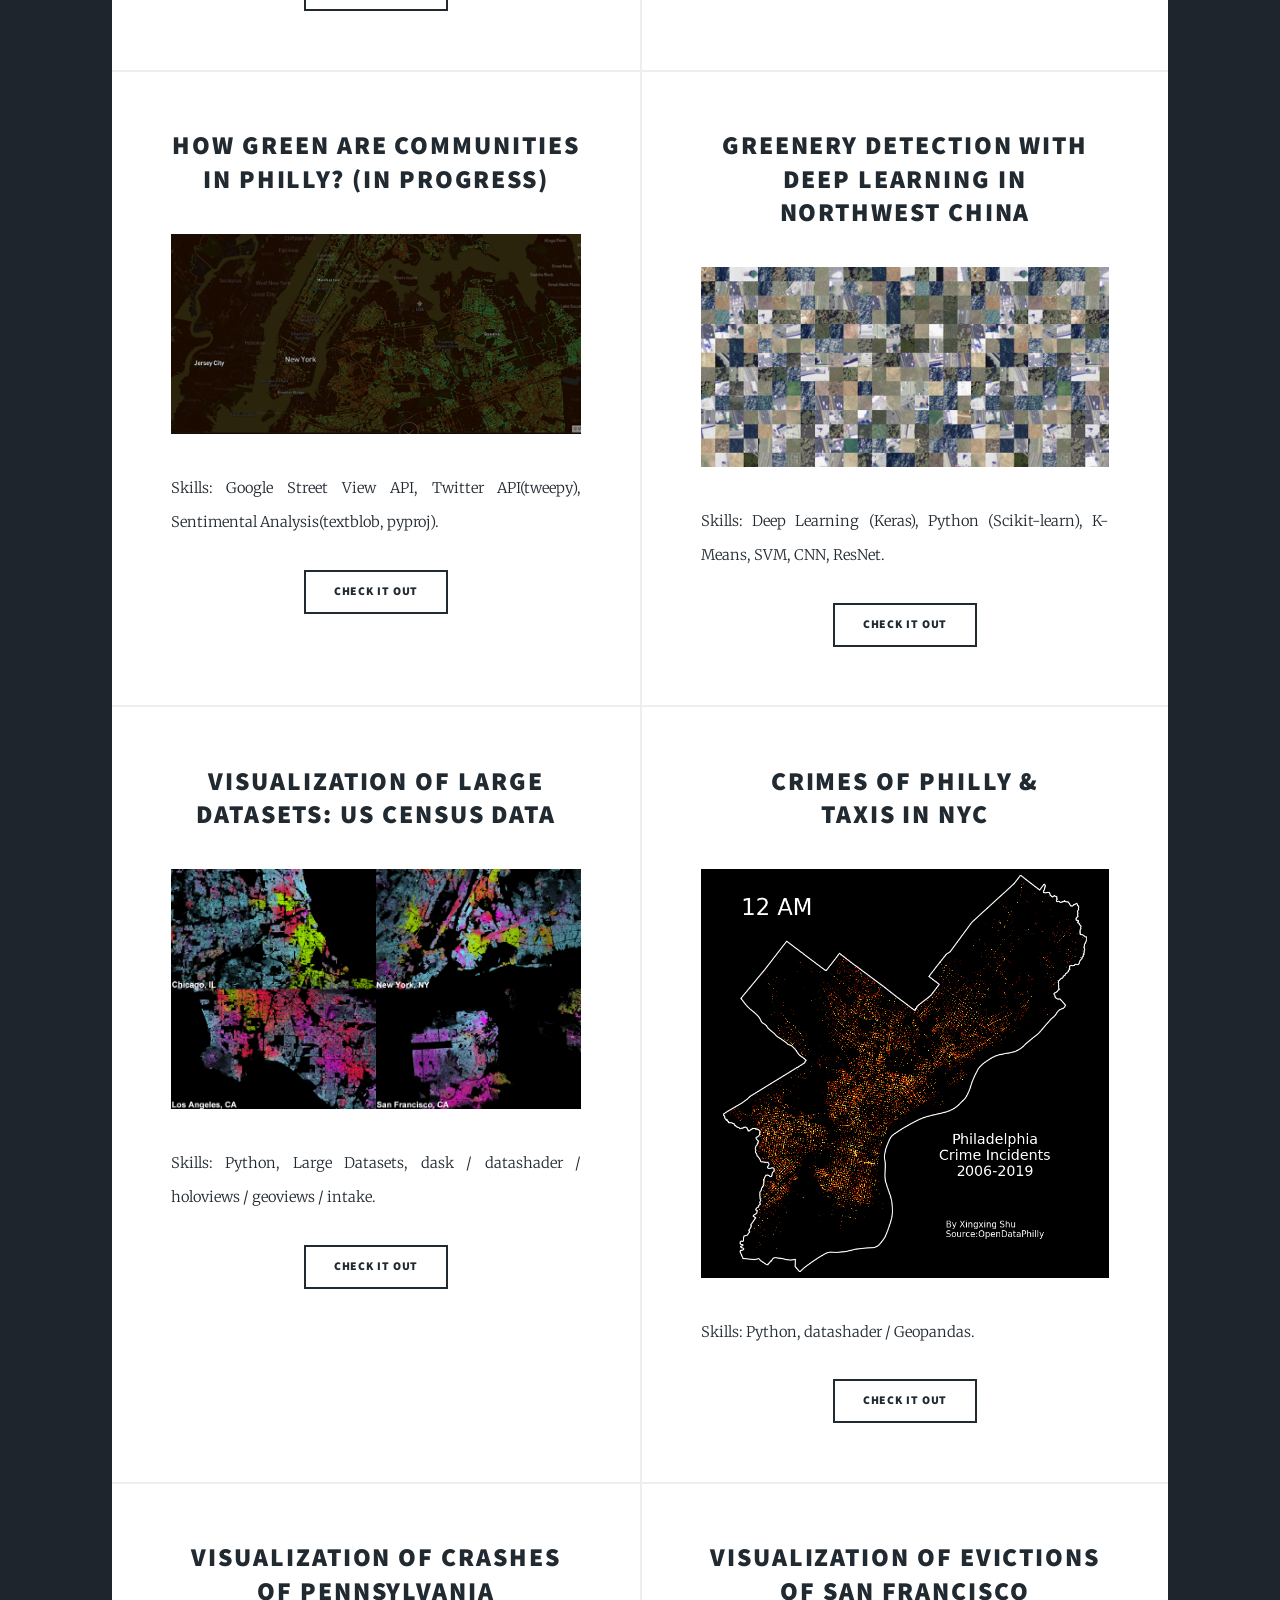
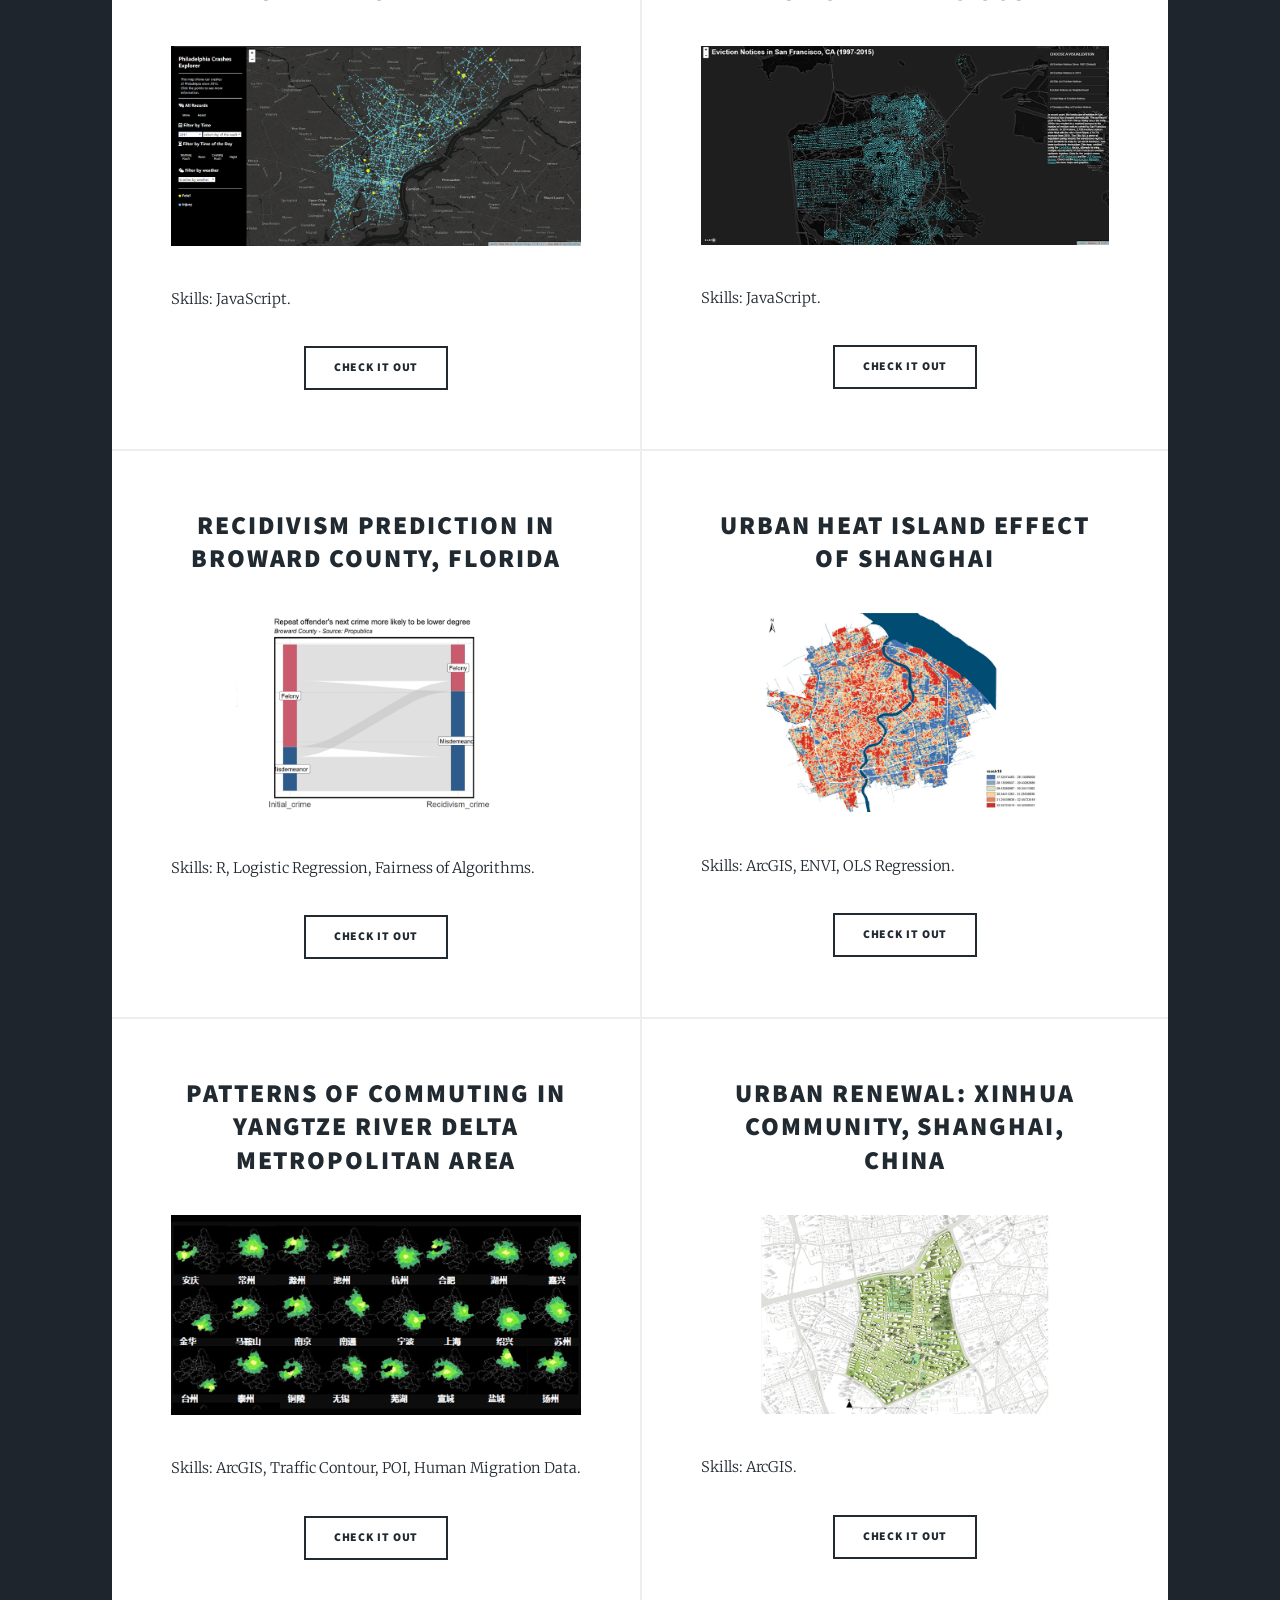
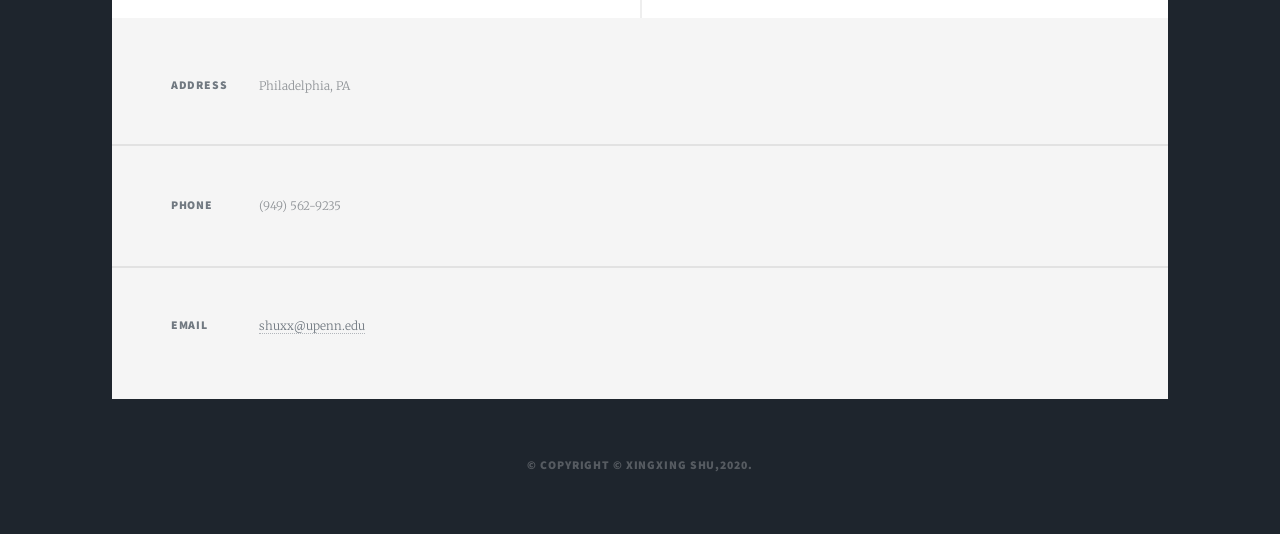
==== commit 49740d56: "Update index.html" ====
--- a/index.html
+++ b/index.html
@@ -109,12 +109,12 @@
 								</article>
 								<article>
 									<header>
-										<h2><a href="" target="_blank">Landcover Classifications on Sentinel Satellite Image</h2>
+										<h2><a href="projects/CNN.pdf" target="_blank">Greenery Detection with Deep Learning in Northwest China</h2>
 									</header>
 									<a href="#" class="image fit"><img src="images/land.png" alt="" /></a>
-									<p>Skills: Deep Learning, Python, Keras, CNN.</p>
-									<ul class="actions special">
-										<li><a href="" class="button" target="_blank">check it out</a></li>
+									<p>Skills: Deep Learning (Keras), Python (Scikit-learn), K-Means, SVM, CNN, ResNet.</p>
+									<ul class="actions special">
+										<li><a href="projects/CNN.pdf" class="button" target="_blank">check it out</a></li>
 									</ul>
 								</article>
 								<article>
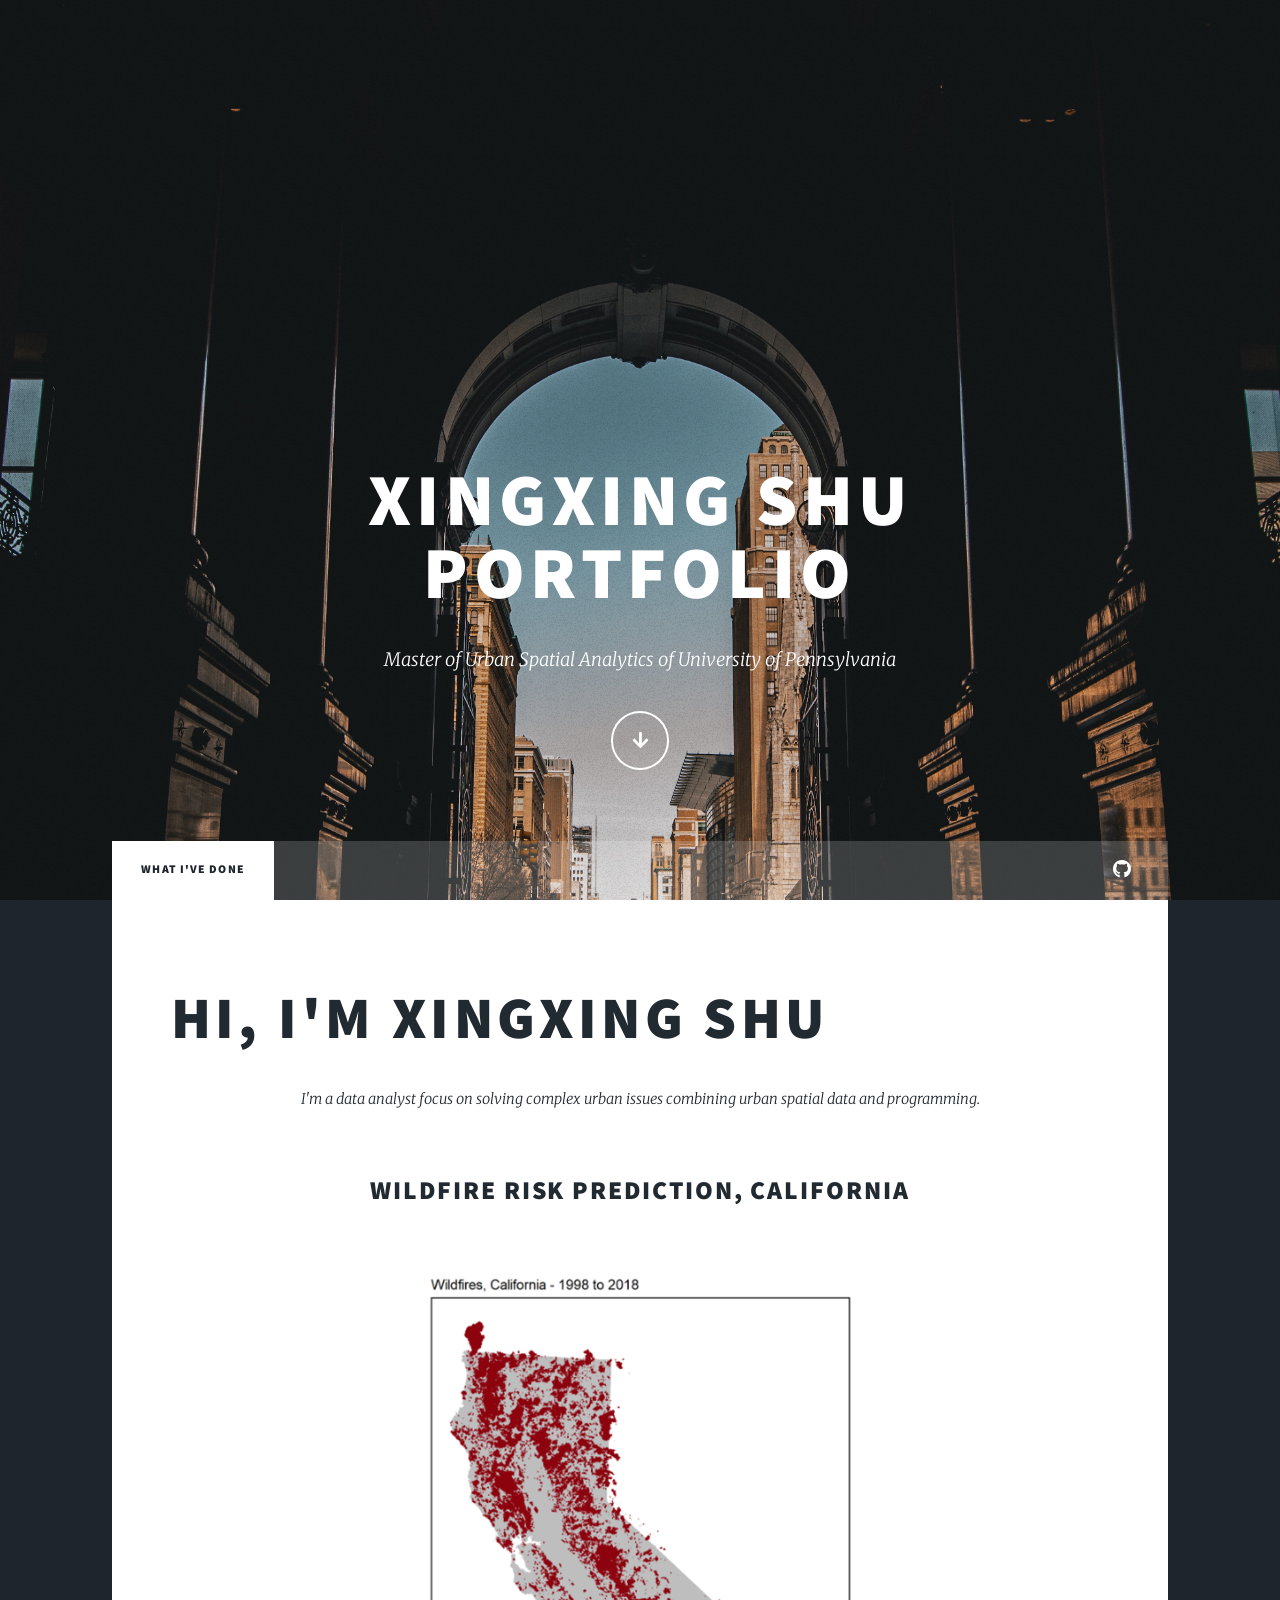
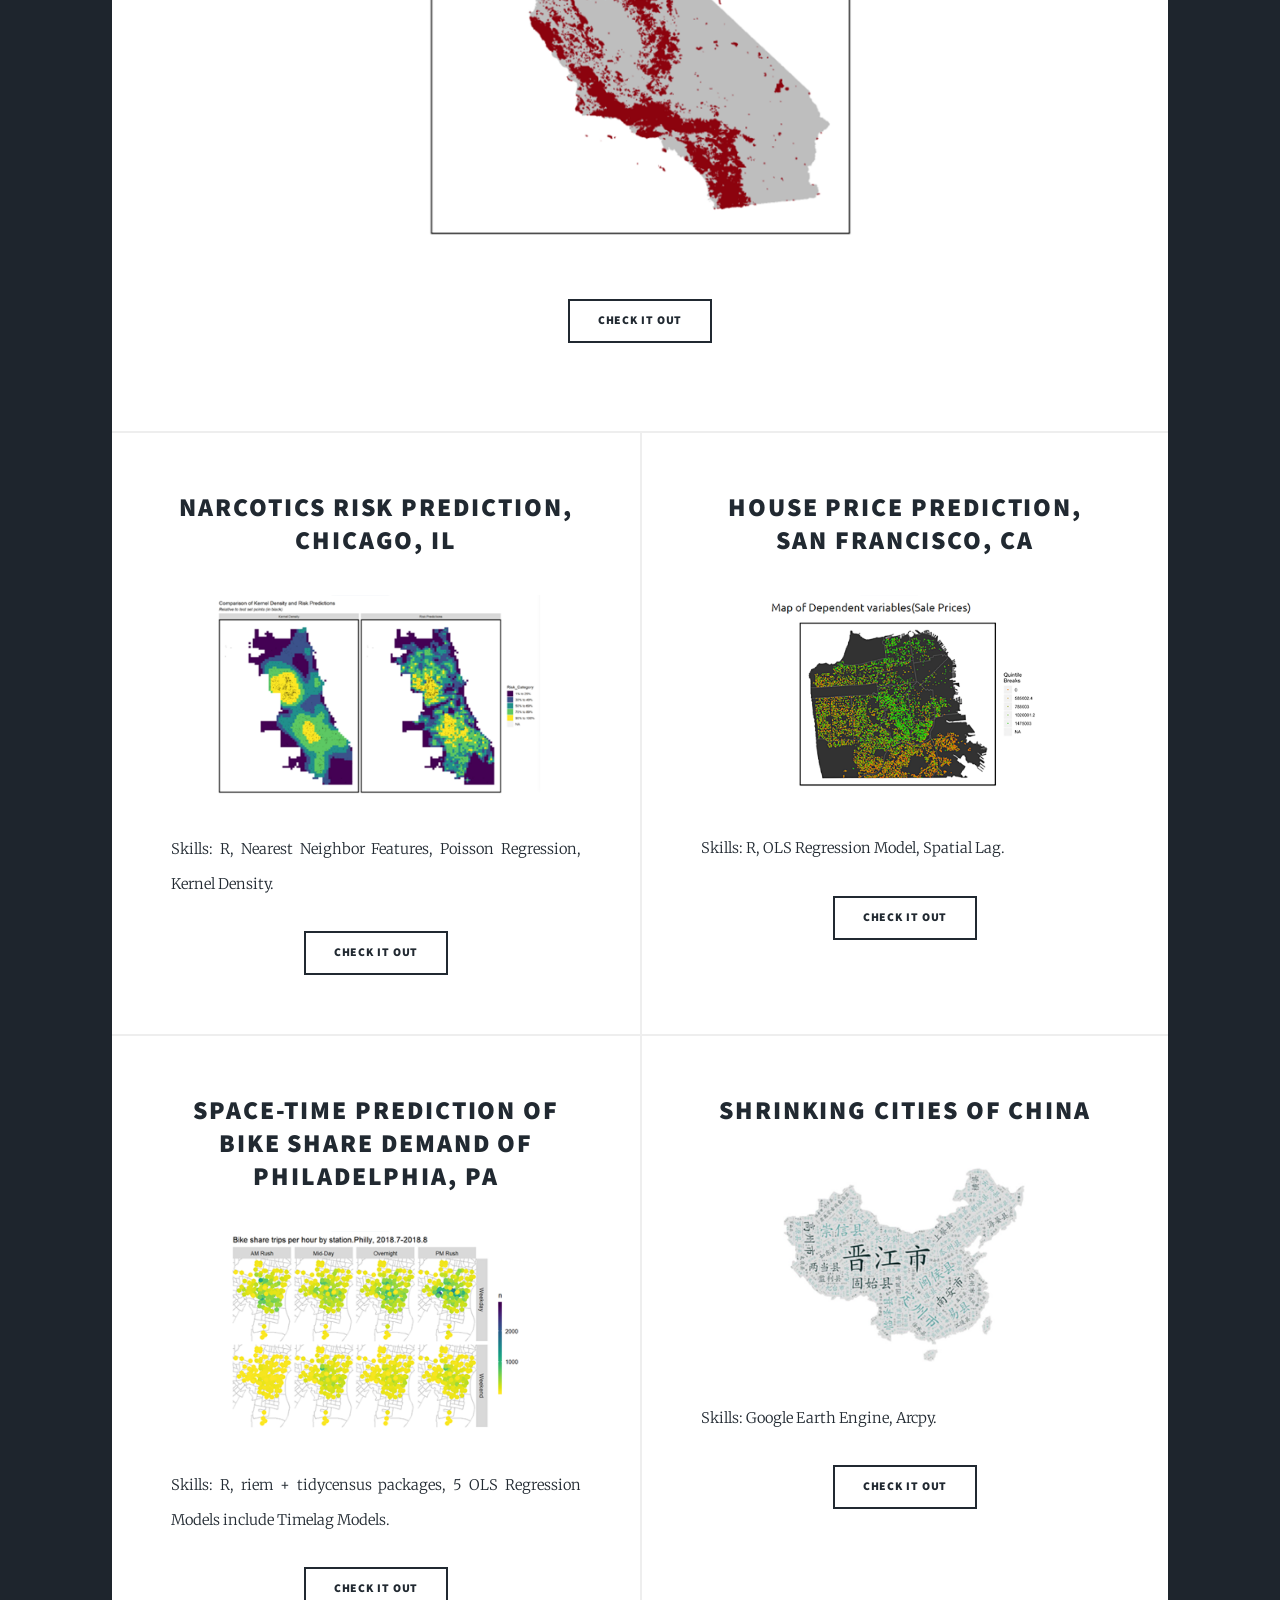
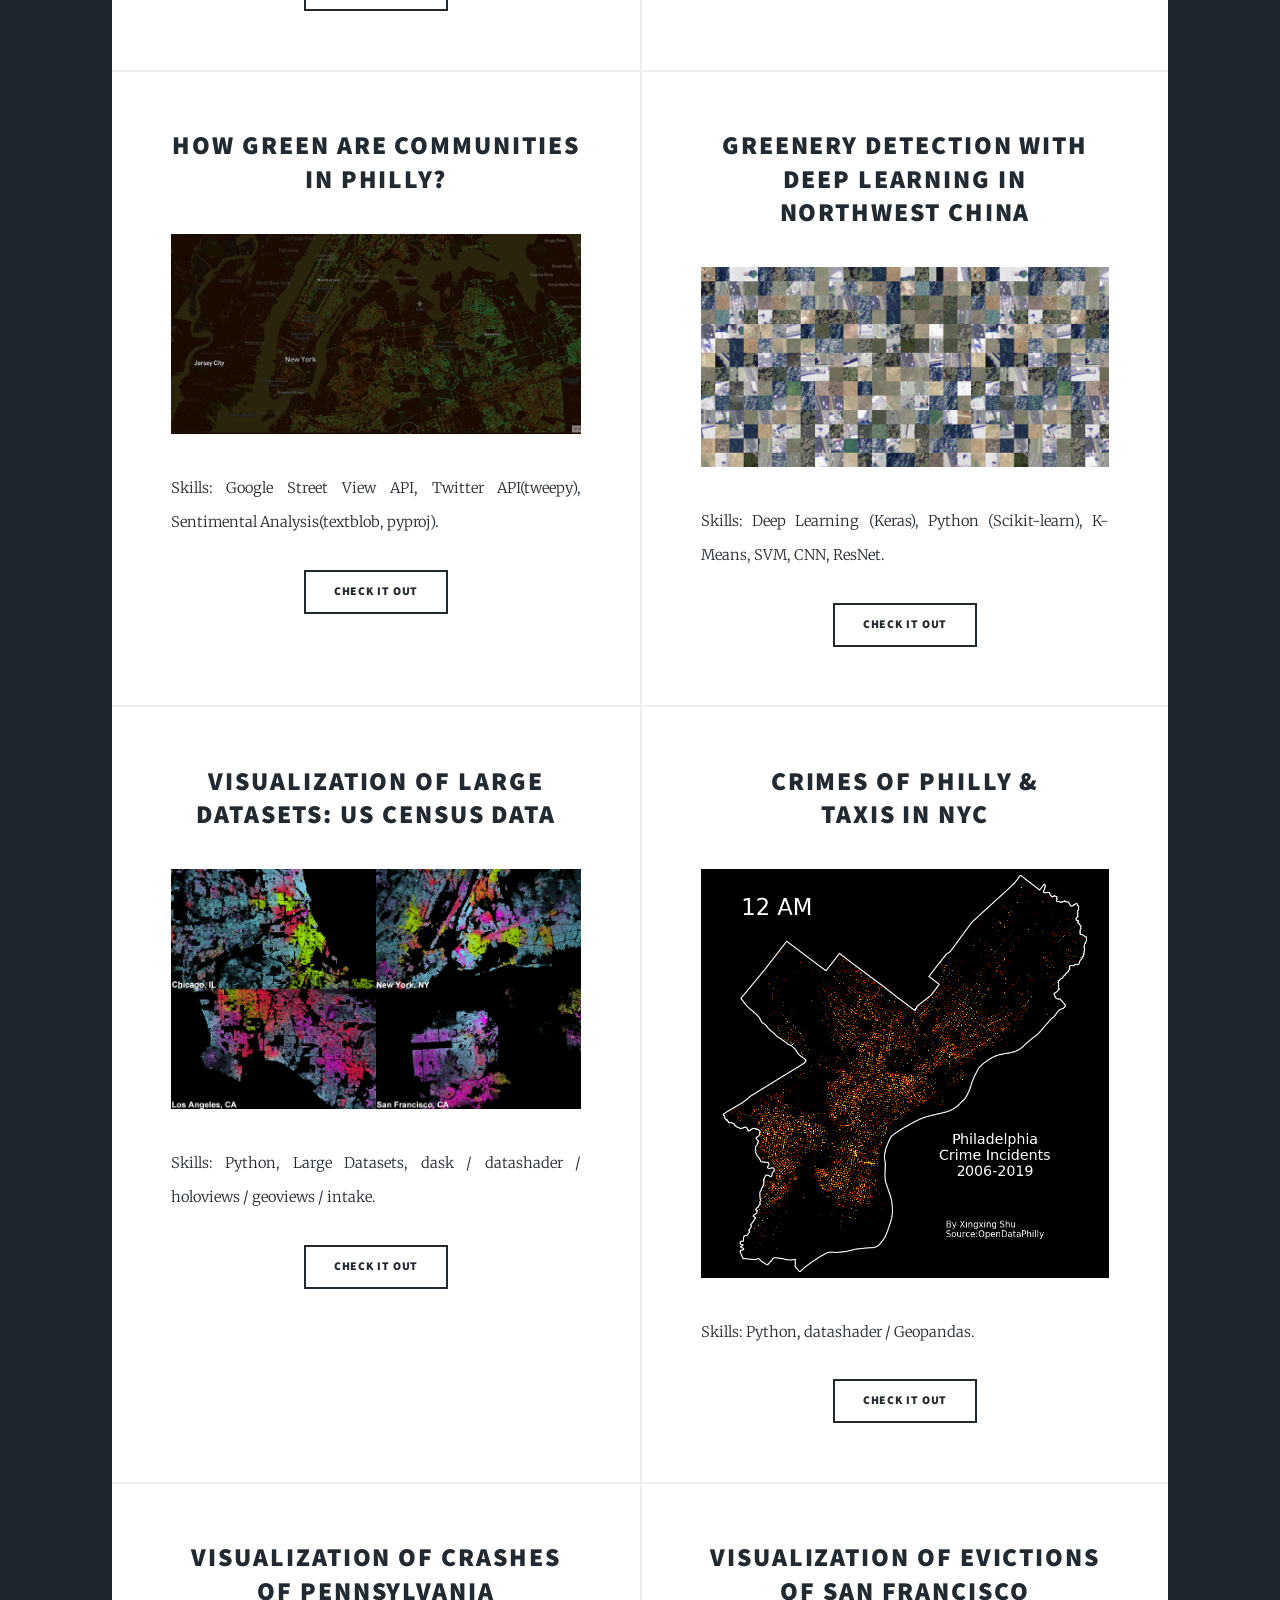
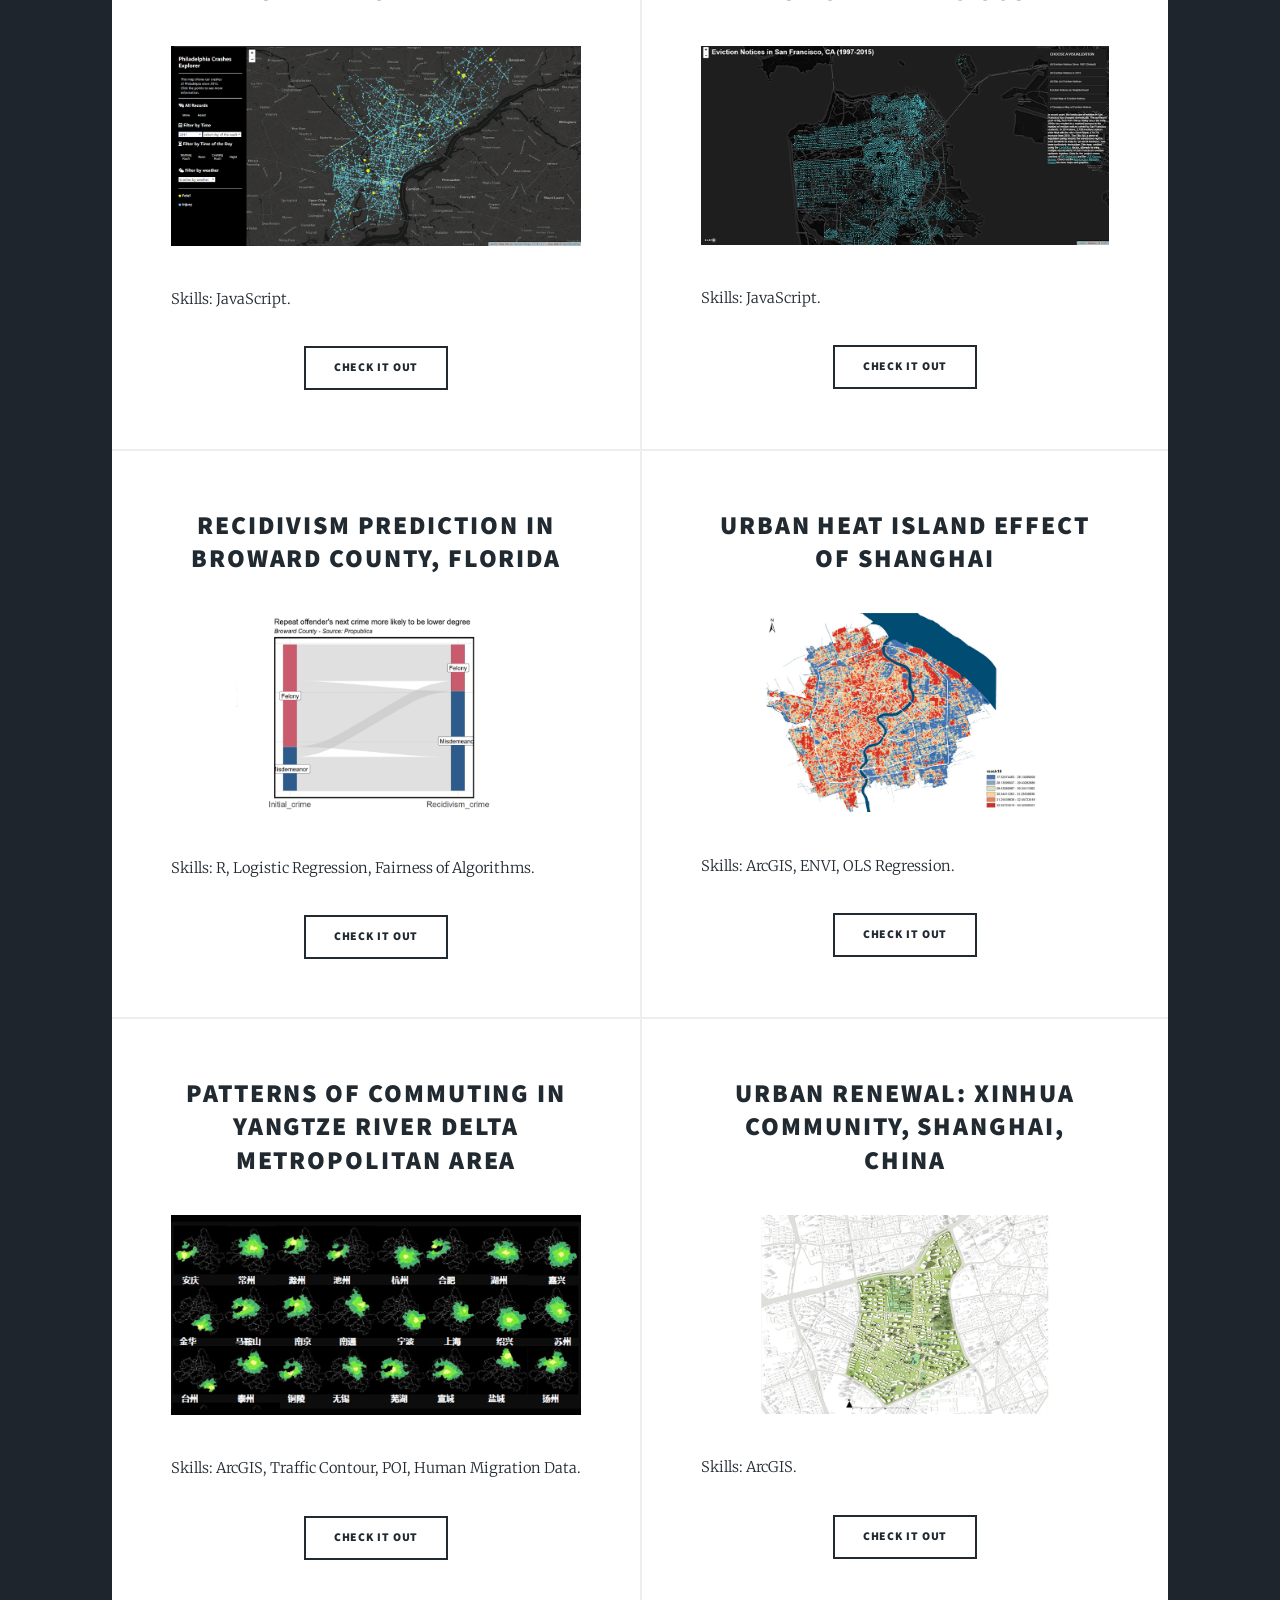
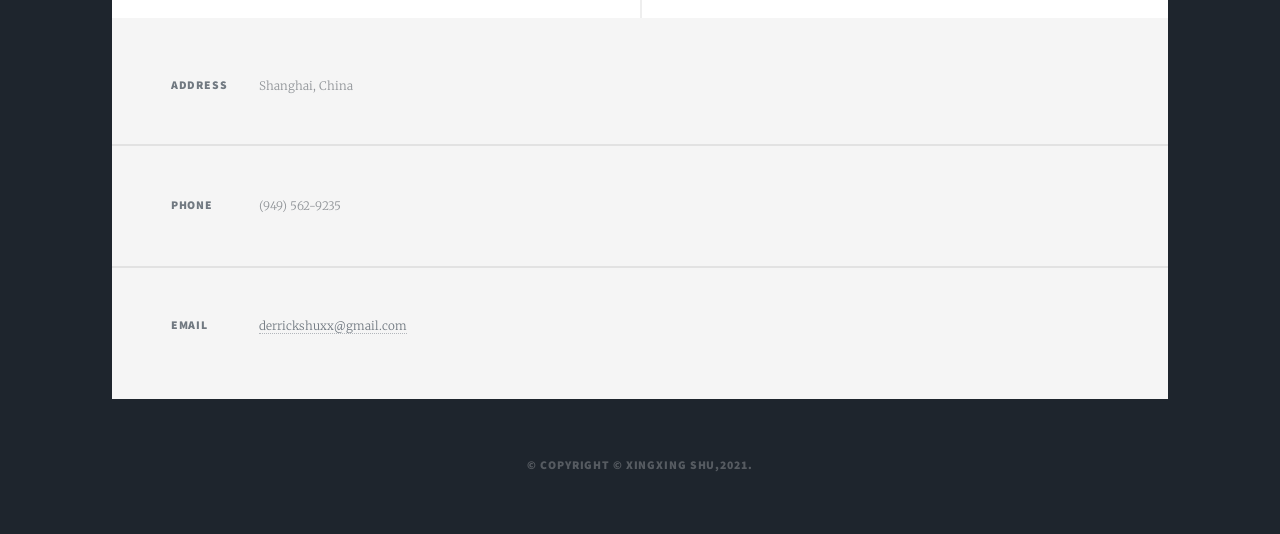
==== commit 37ce27e8: "Update index.html" ====
--- a/index.html
+++ b/index.html
@@ -99,7 +99,7 @@
 								</article>
 								<article>
 									<header>
-										<h2><a href="projects/GSV.pdf" target="_blank">How green are communities in Philly? (in progress)</h2>
+										<h2><a href="projects/GSV.pdf" target="_blank">How green are communities in Philly? </h2>
 									</header>
 									<a href="#" class="image fit"><img src="images/gvi.png" alt="" /></a>
 									<p>Skills: Google Street View API, Twitter API(tweepy), Sentimental Analysis(textblob, pyproj).</p>
@@ -211,7 +211,7 @@
 						<section class="split contact">
 							<section class="alt">
 								<h3>Address</h3>
-								<p>Philadelphia, PA</p>
+								<p>Shanghai, China</p>
 							</section>
 							<section>
 								<h3>Phone</h3>
@@ -219,14 +219,14 @@
 							</section>
 							<section>
 								<h3>Email</h3>
-								<p><a href="mailto: shuxx@upenn.edu">shuxx@upenn.edu</a></p>
+								<p><a href="mailto: shuxx@upenn.edu">derrickshuxx@gmail.com</a></p>
 							</section>
 						</section>
 					</footer>
 
 				<!-- Copyright -->
 					<div id="copyright">
-						<ul><li>&copy; Copyright © Xingxing Shu,2020.</li></ul>
+						<ul><li>&copy; Copyright © Xingxing Shu,2021.</li></ul>
 					</div>
 
 			</div>
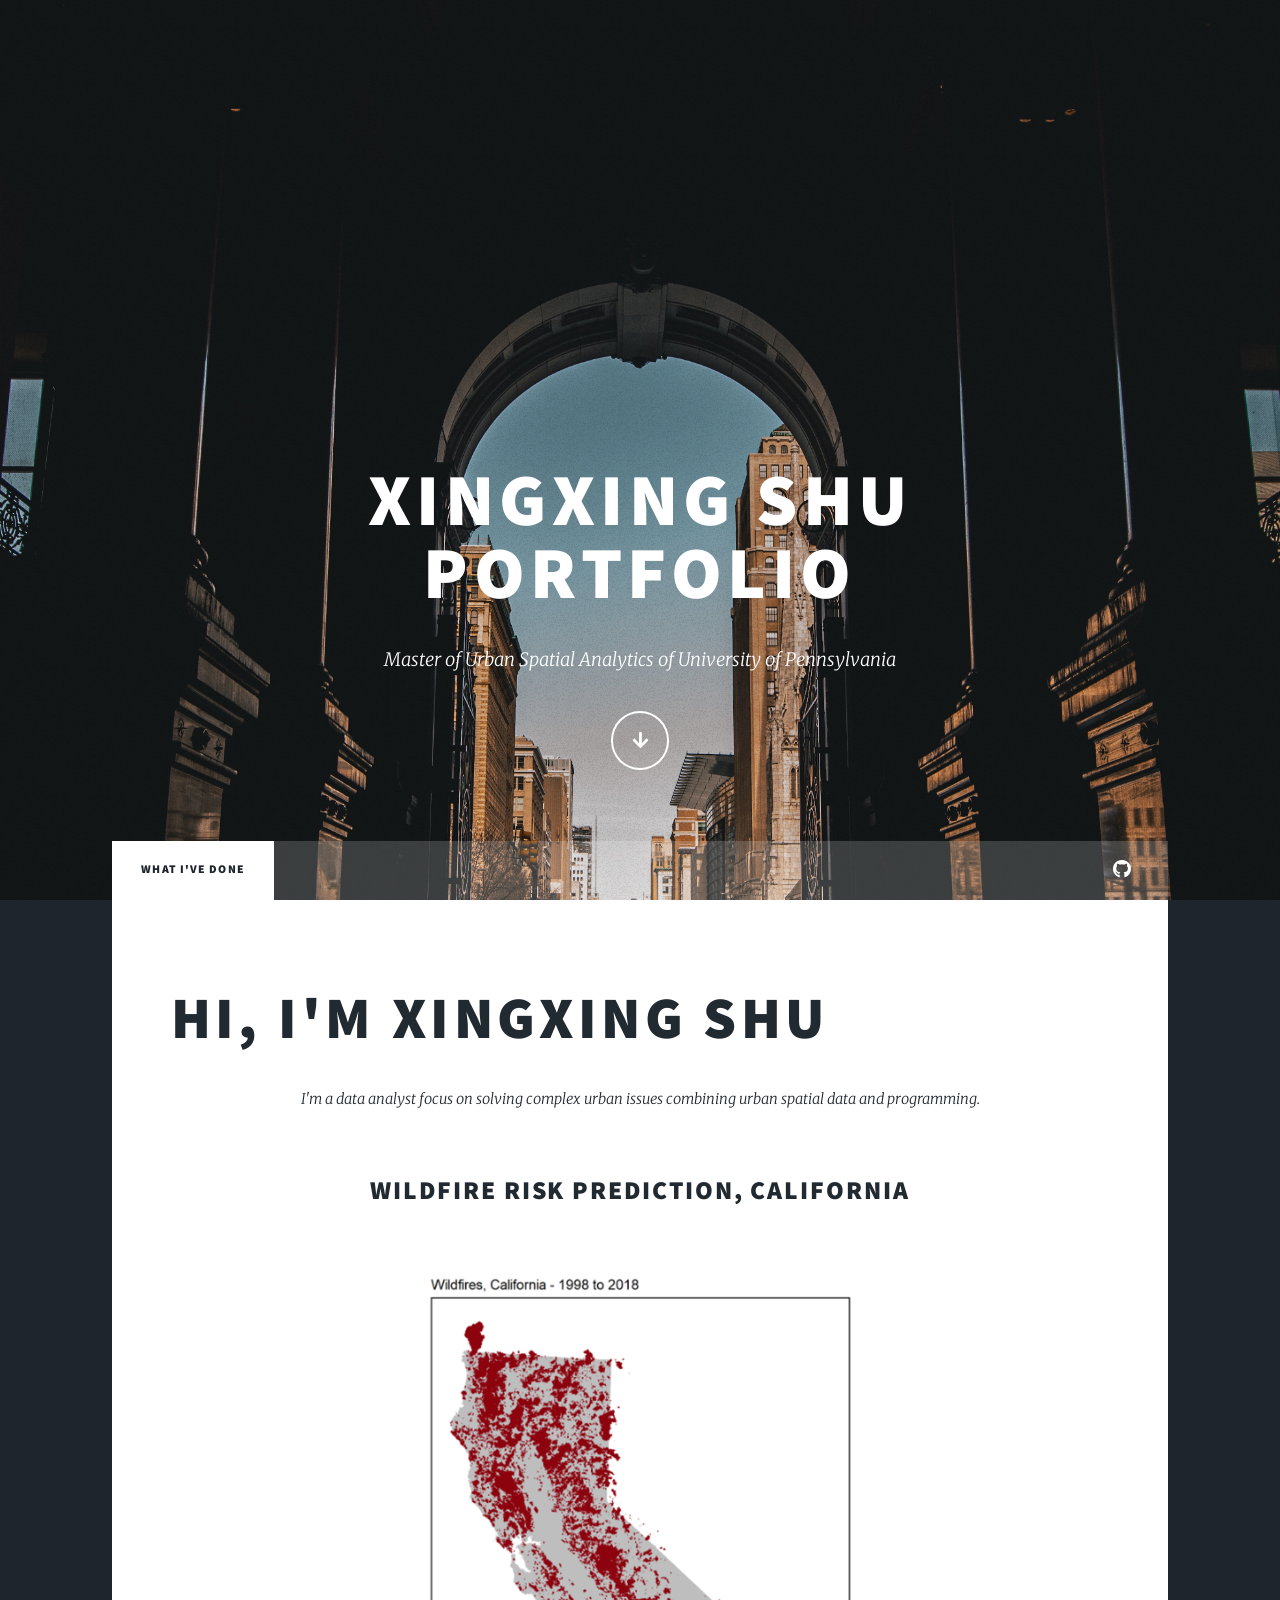
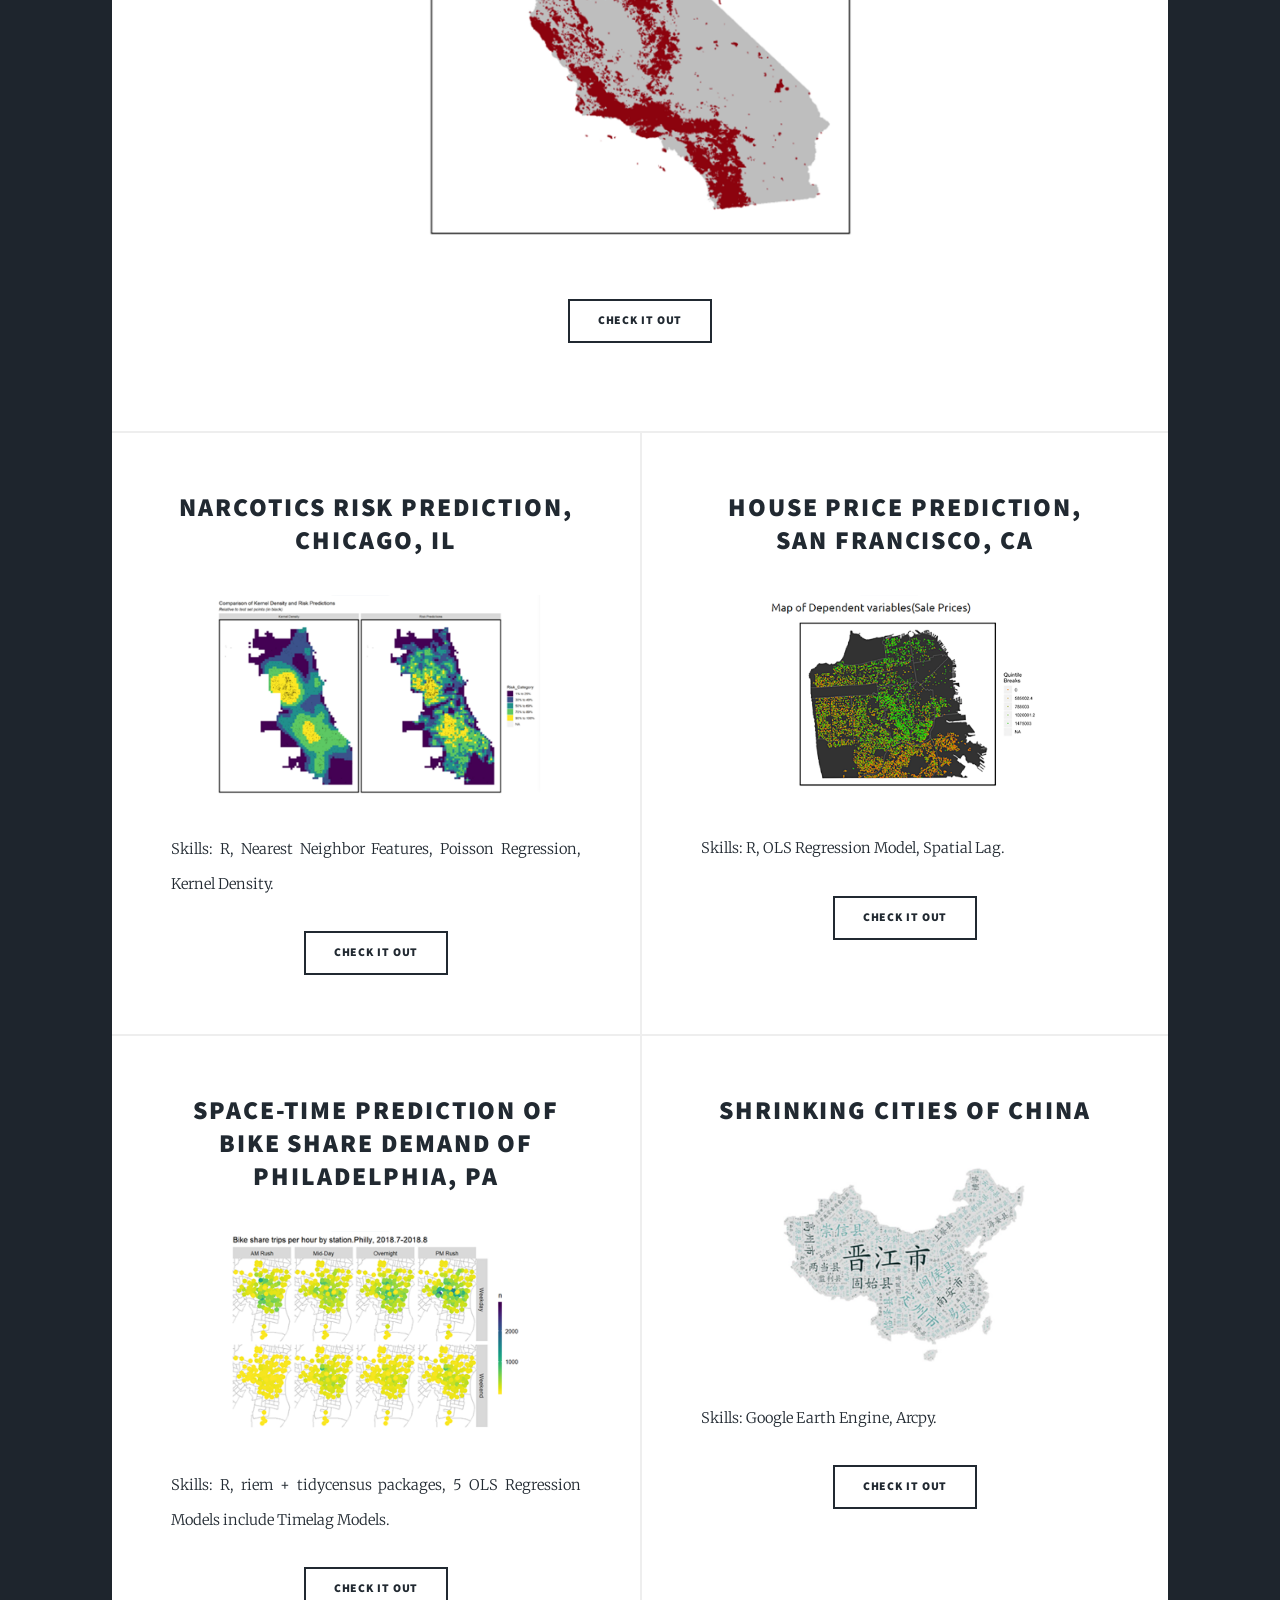
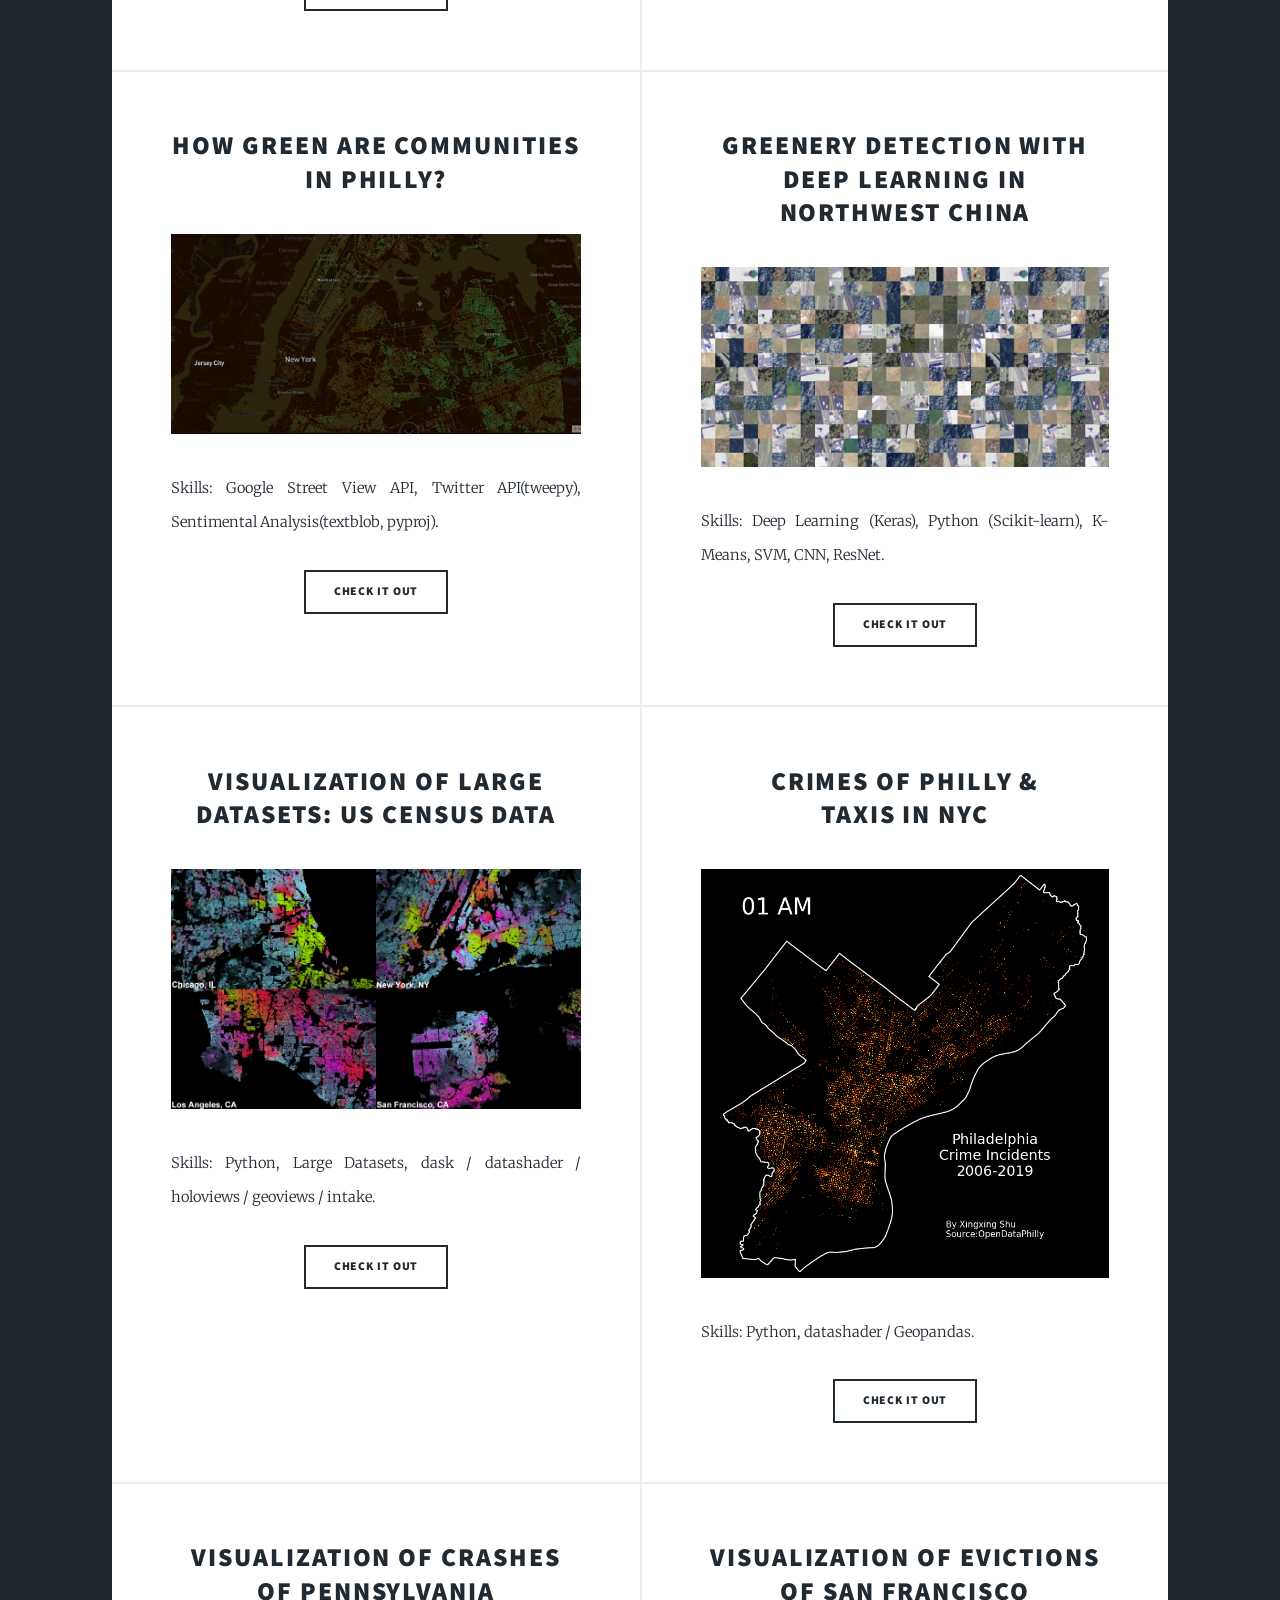
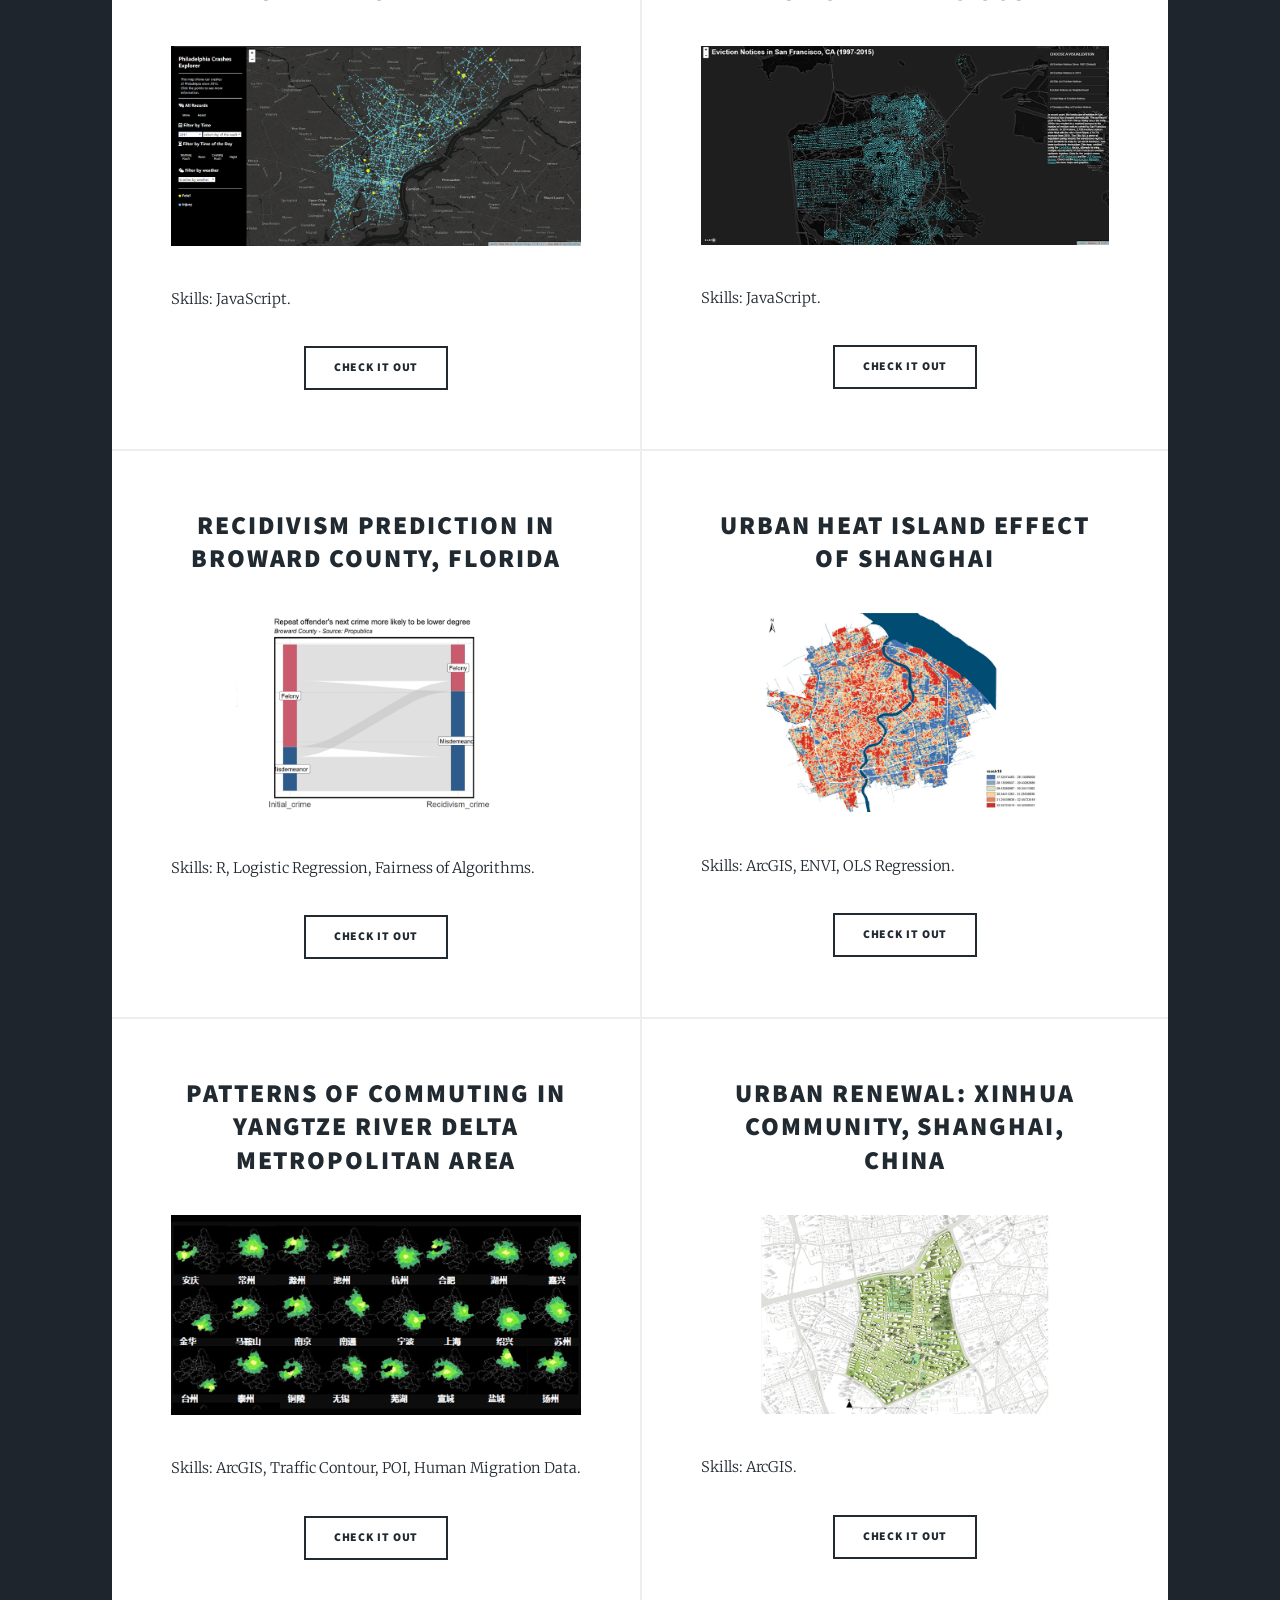
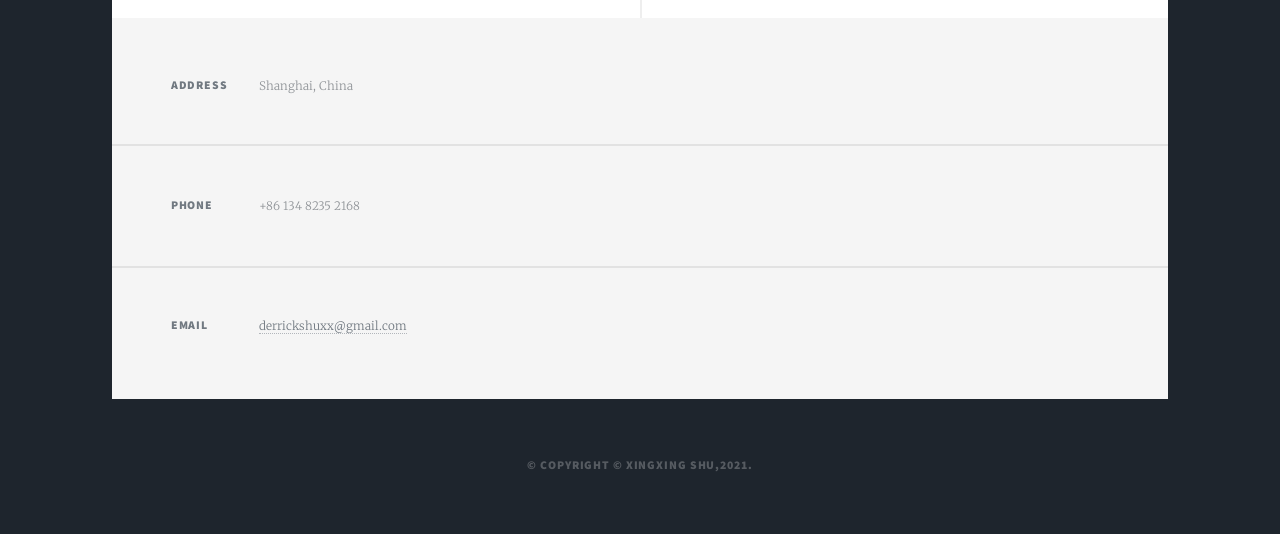
==== commit 9e251d44: "Update index.html" ====
--- a/index.html
+++ b/index.html
@@ -215,7 +215,7 @@
 							</section>
 							<section>
 								<h3>Phone</h3>
-								<p>(949) 562-9235</a></p>
+								<p>+86 134 8235 2168</a></p>
 							</section>
 							<section>
 								<h3>Email</h3>
